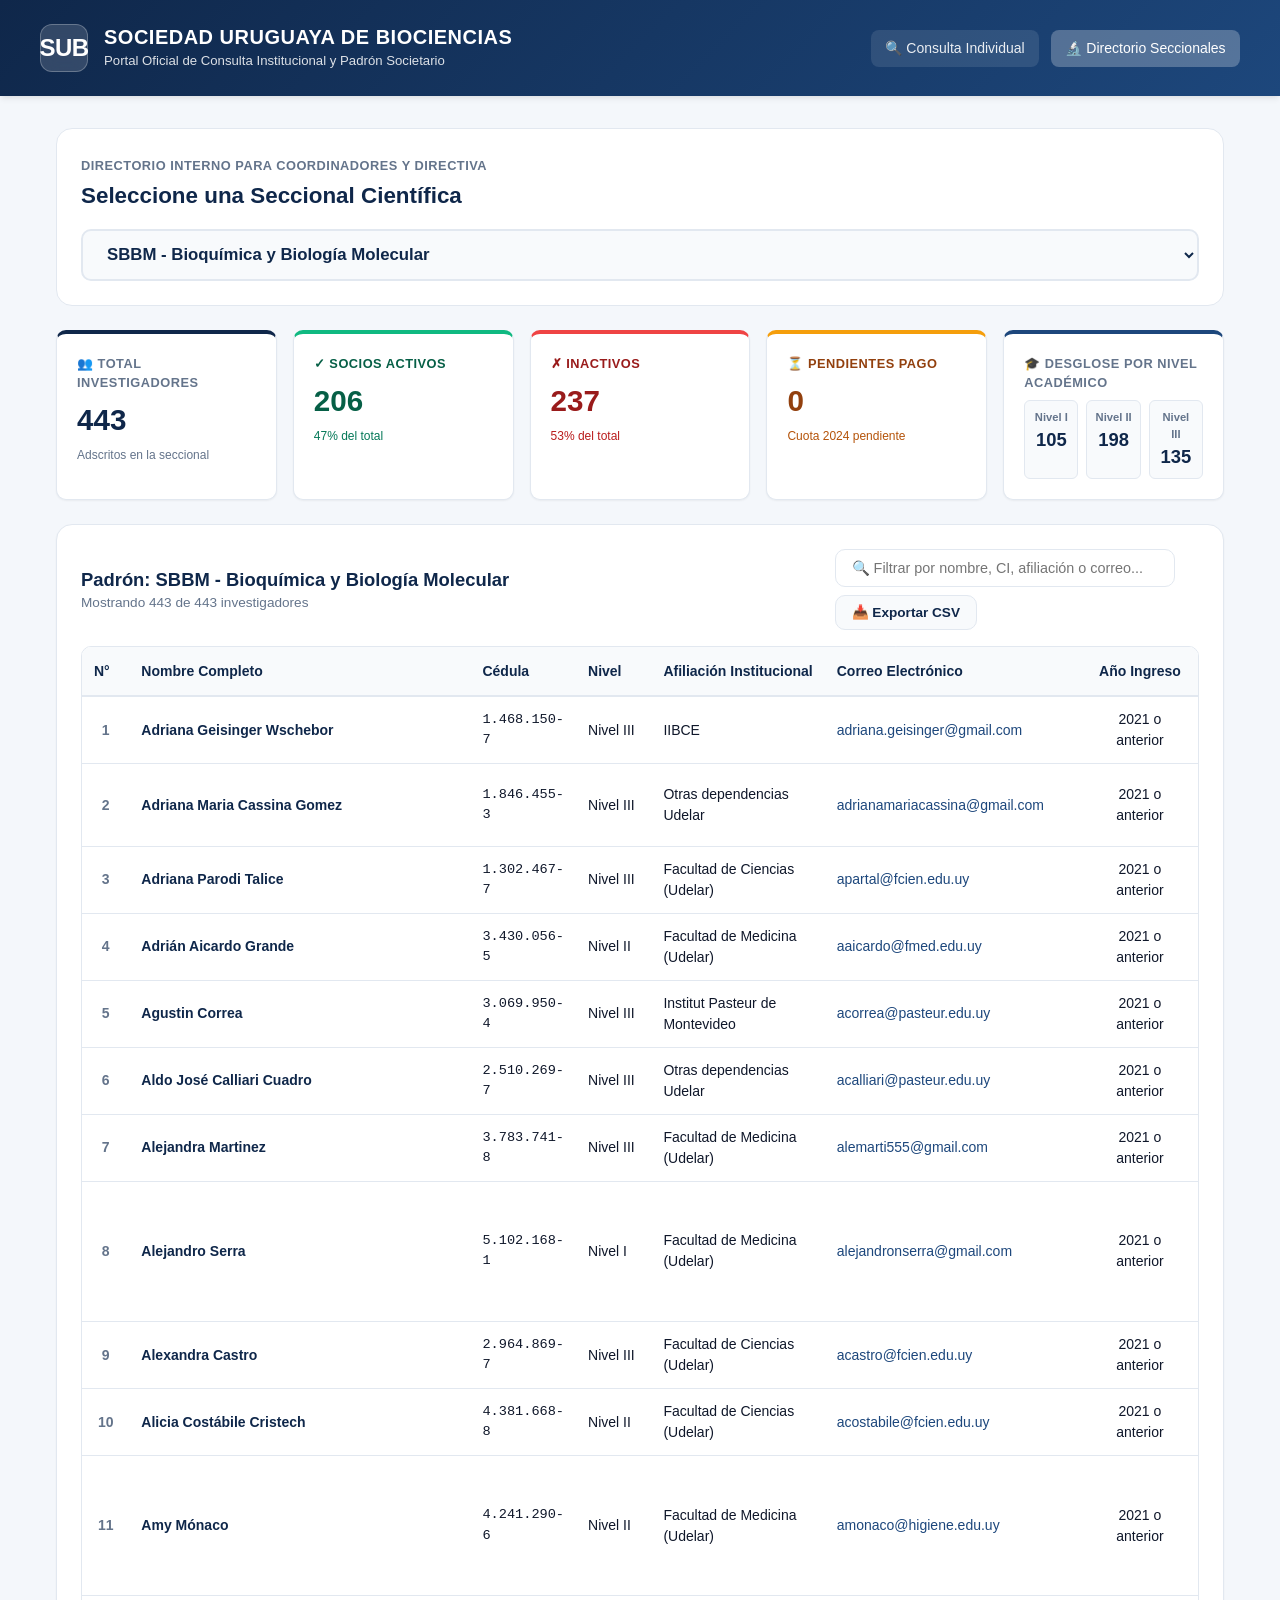
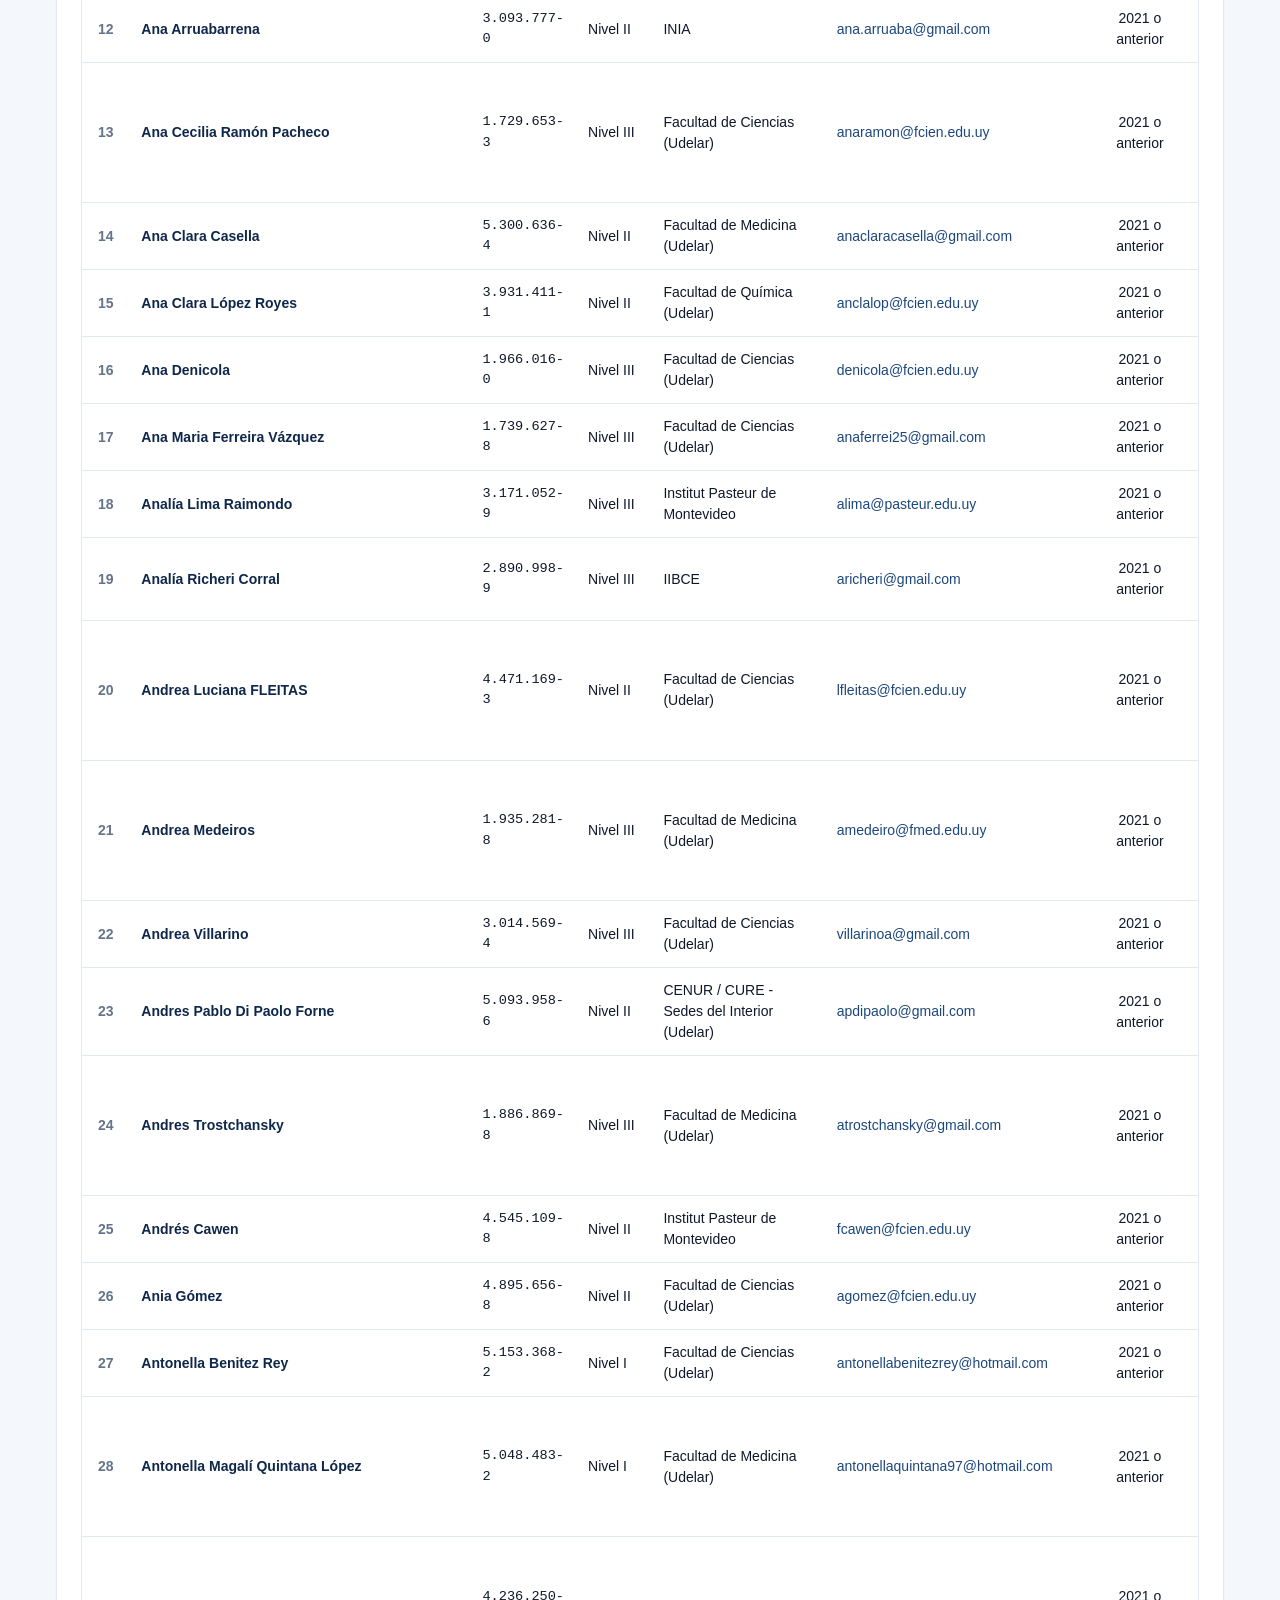
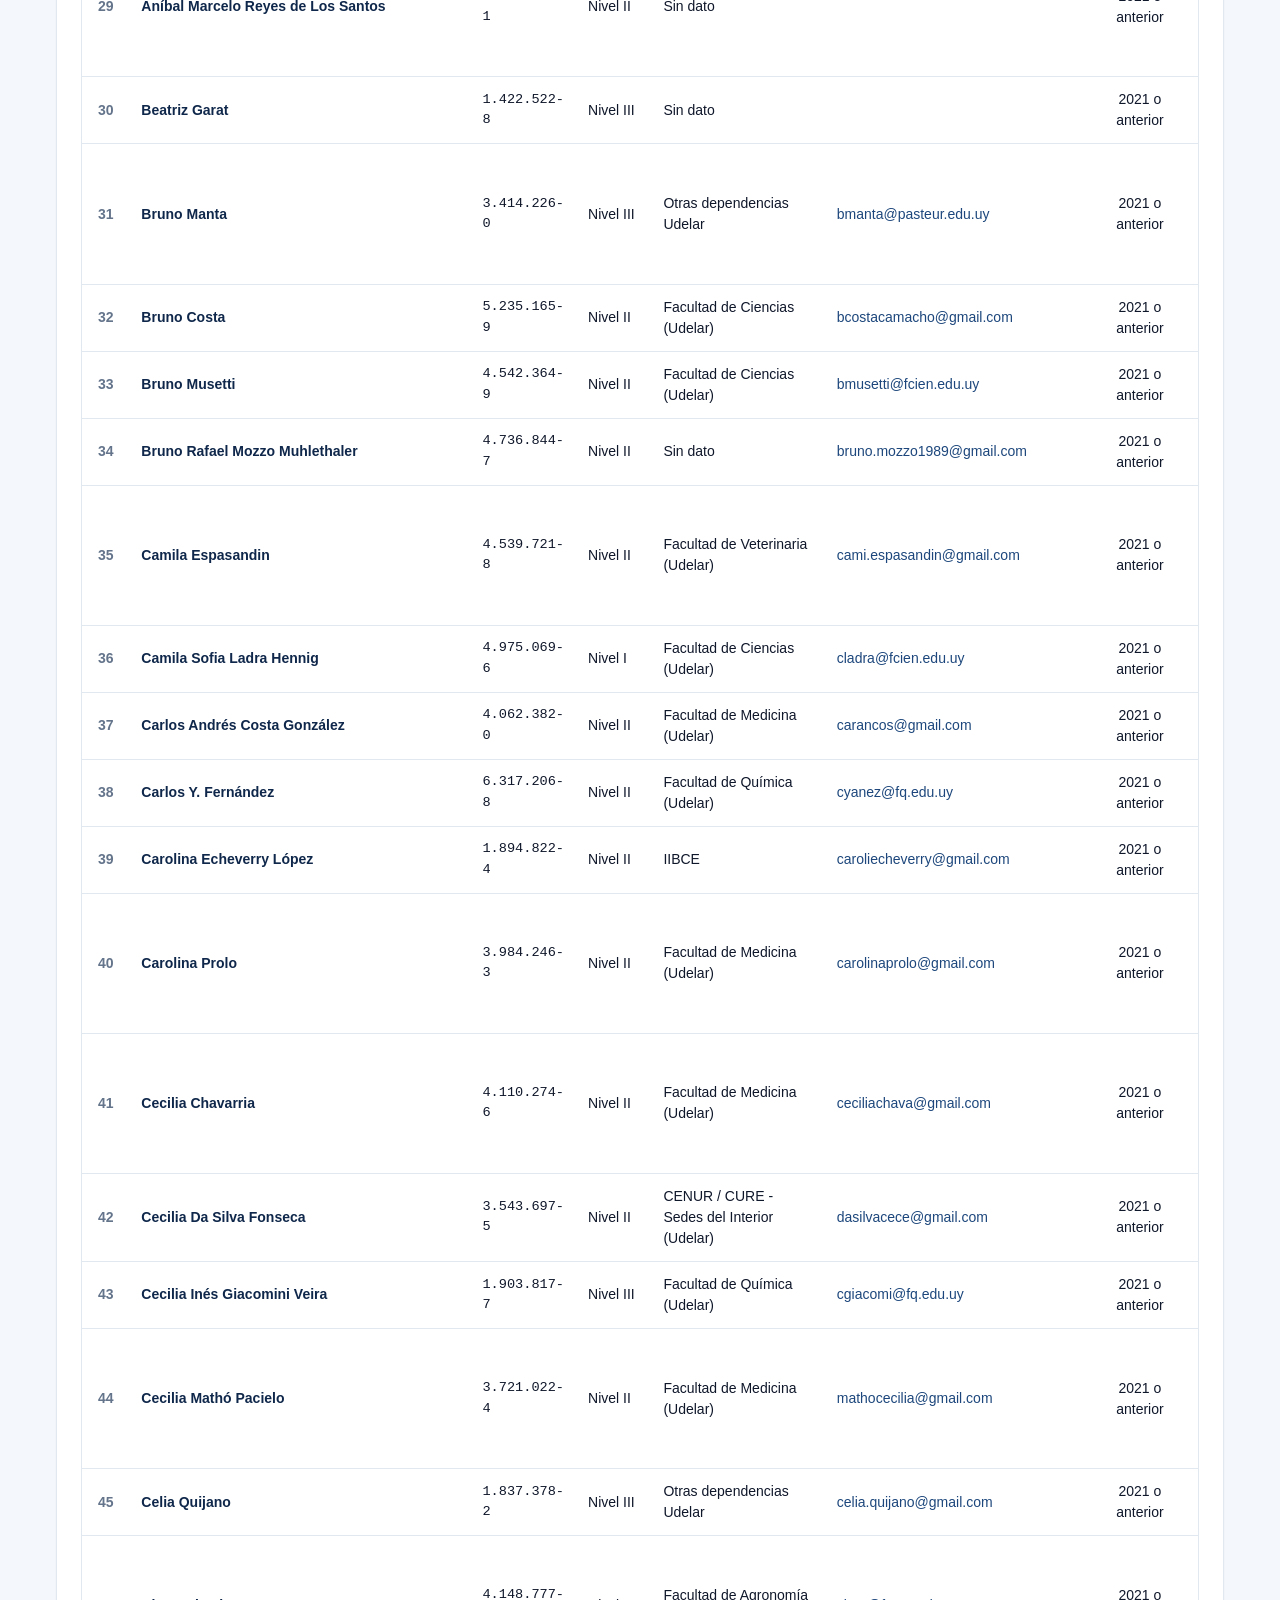
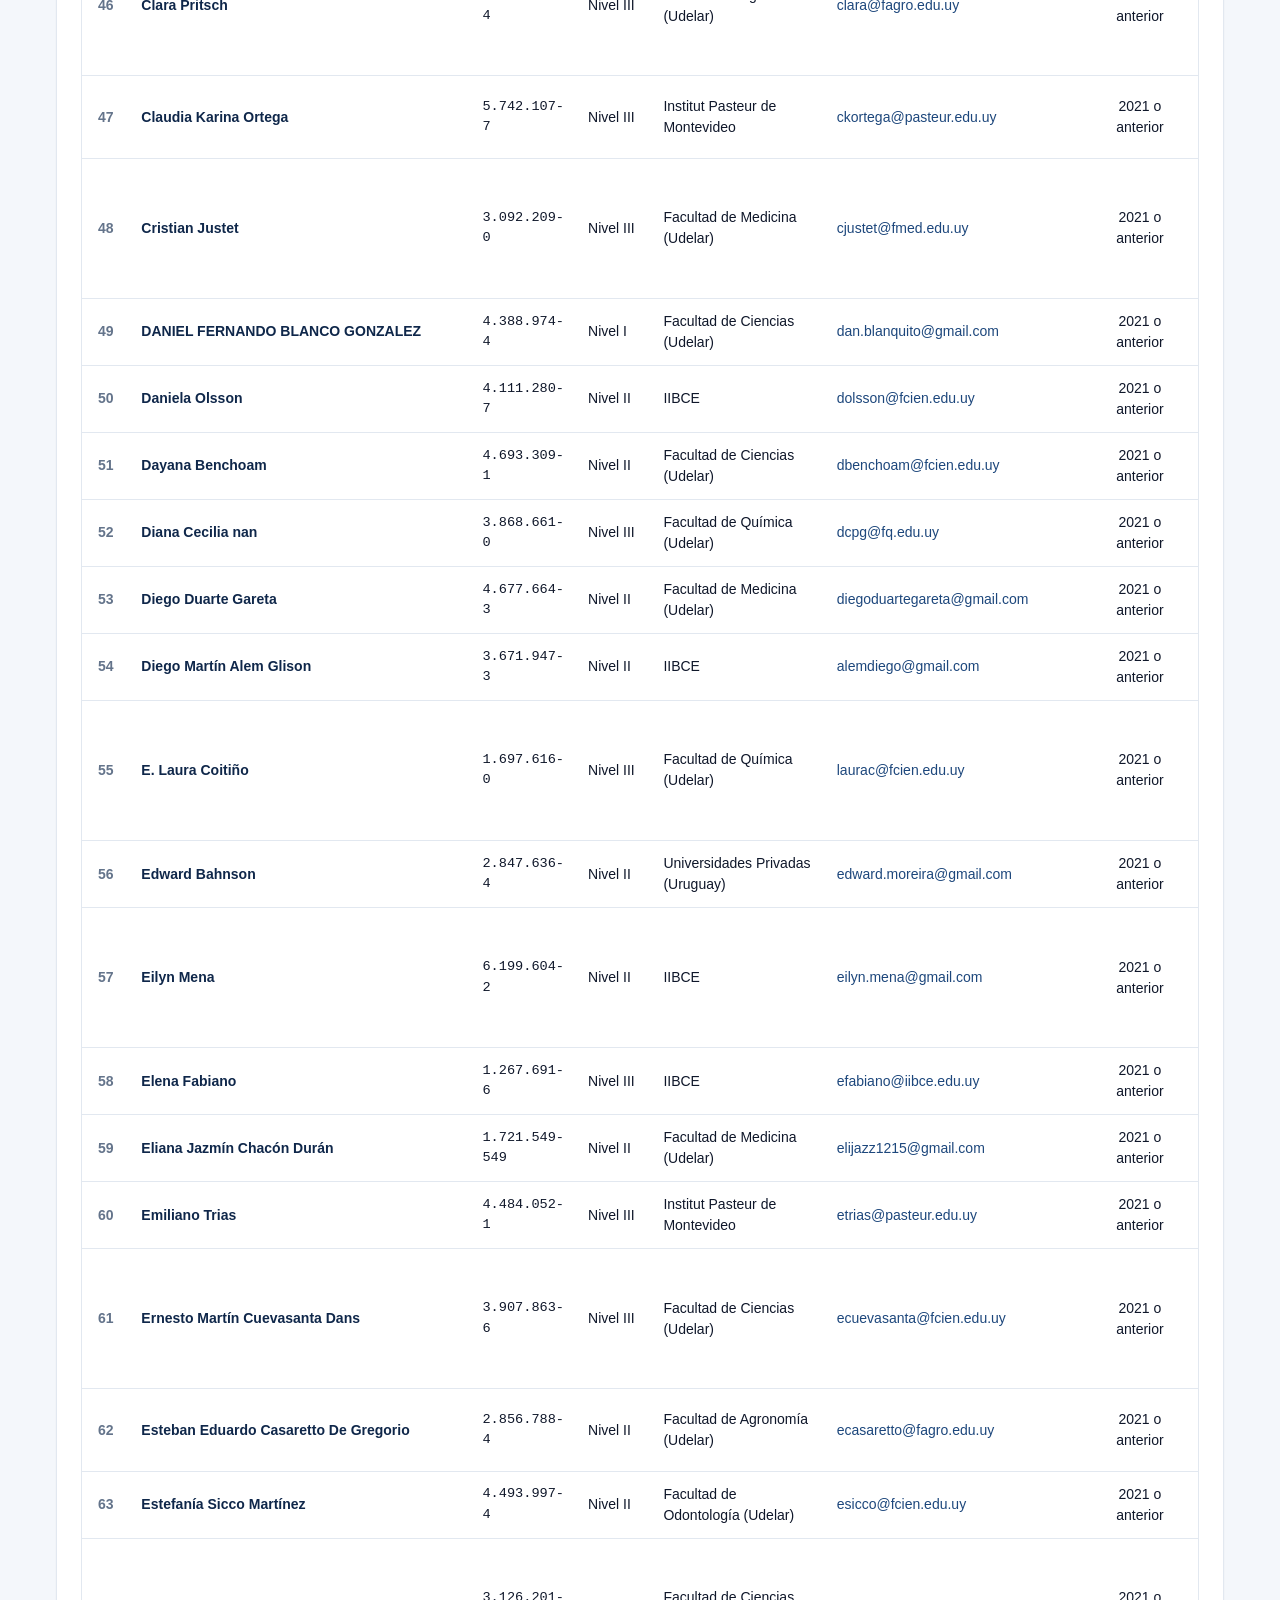
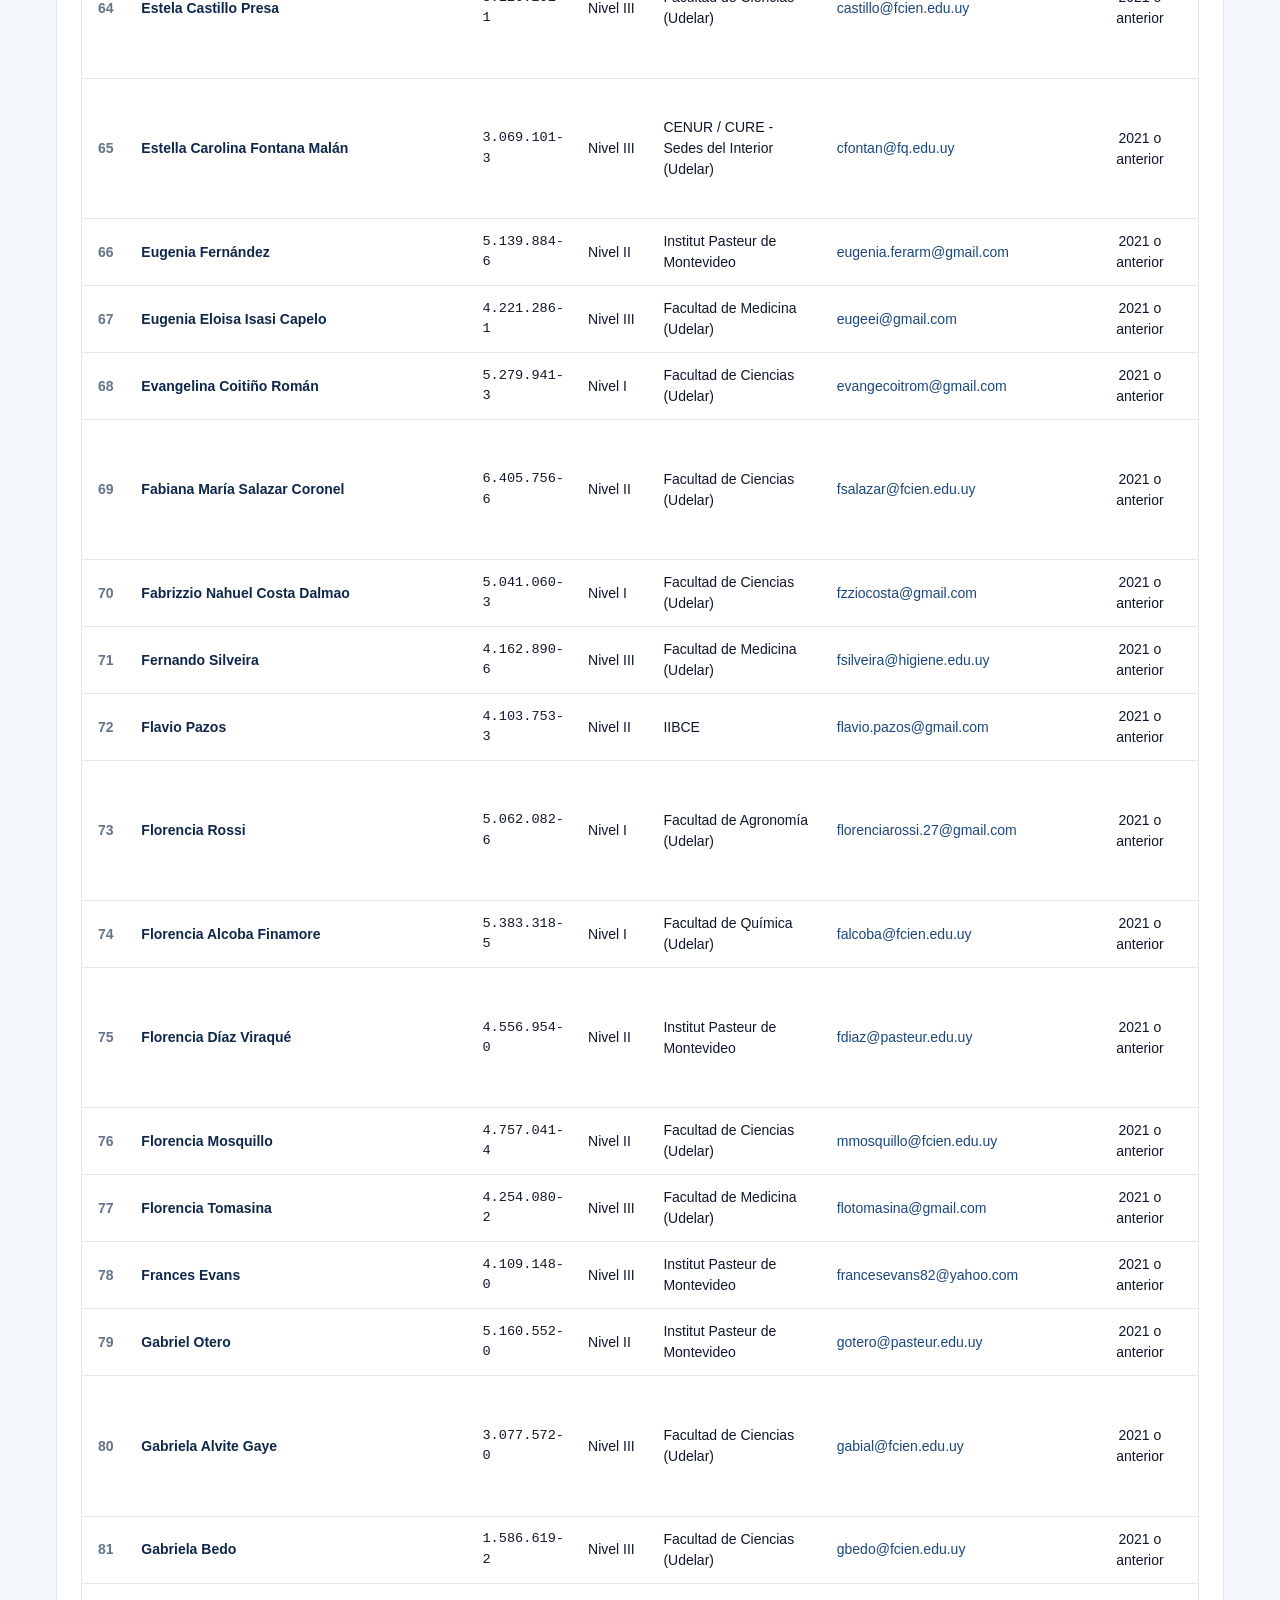
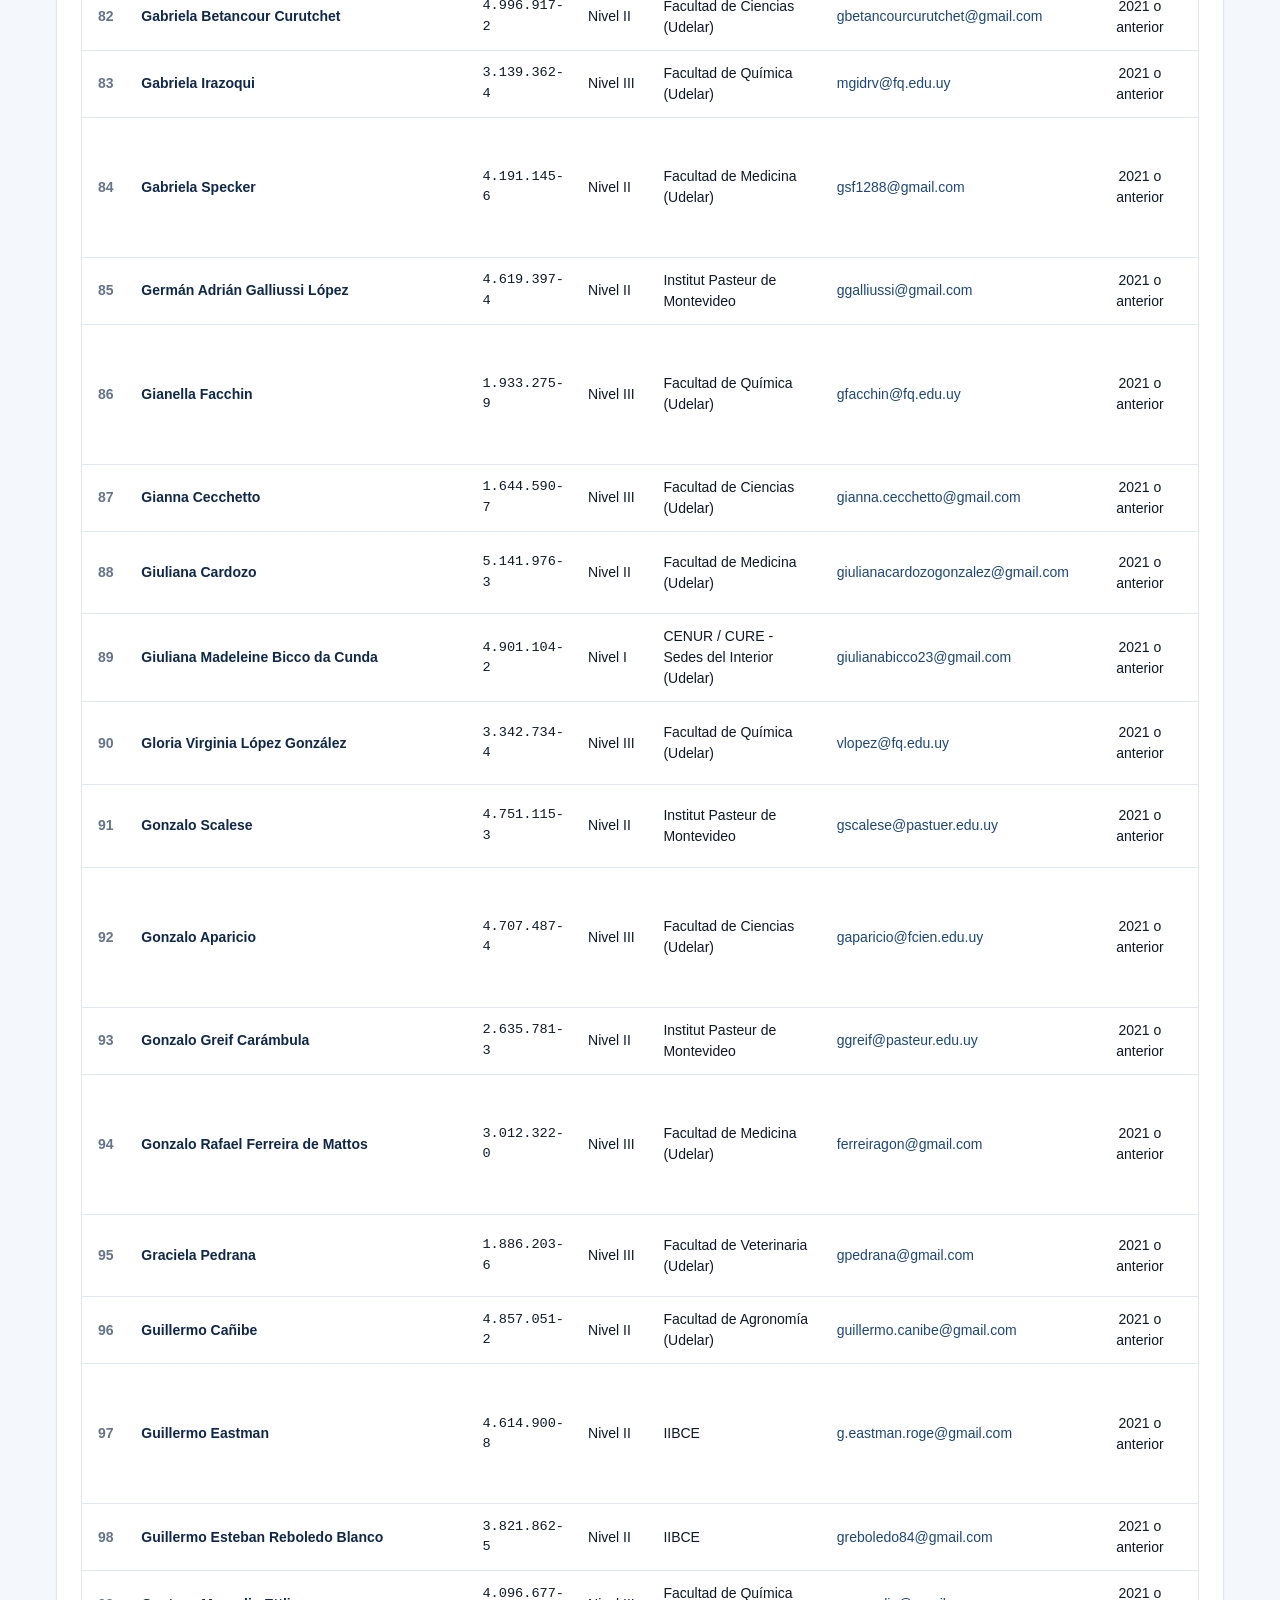
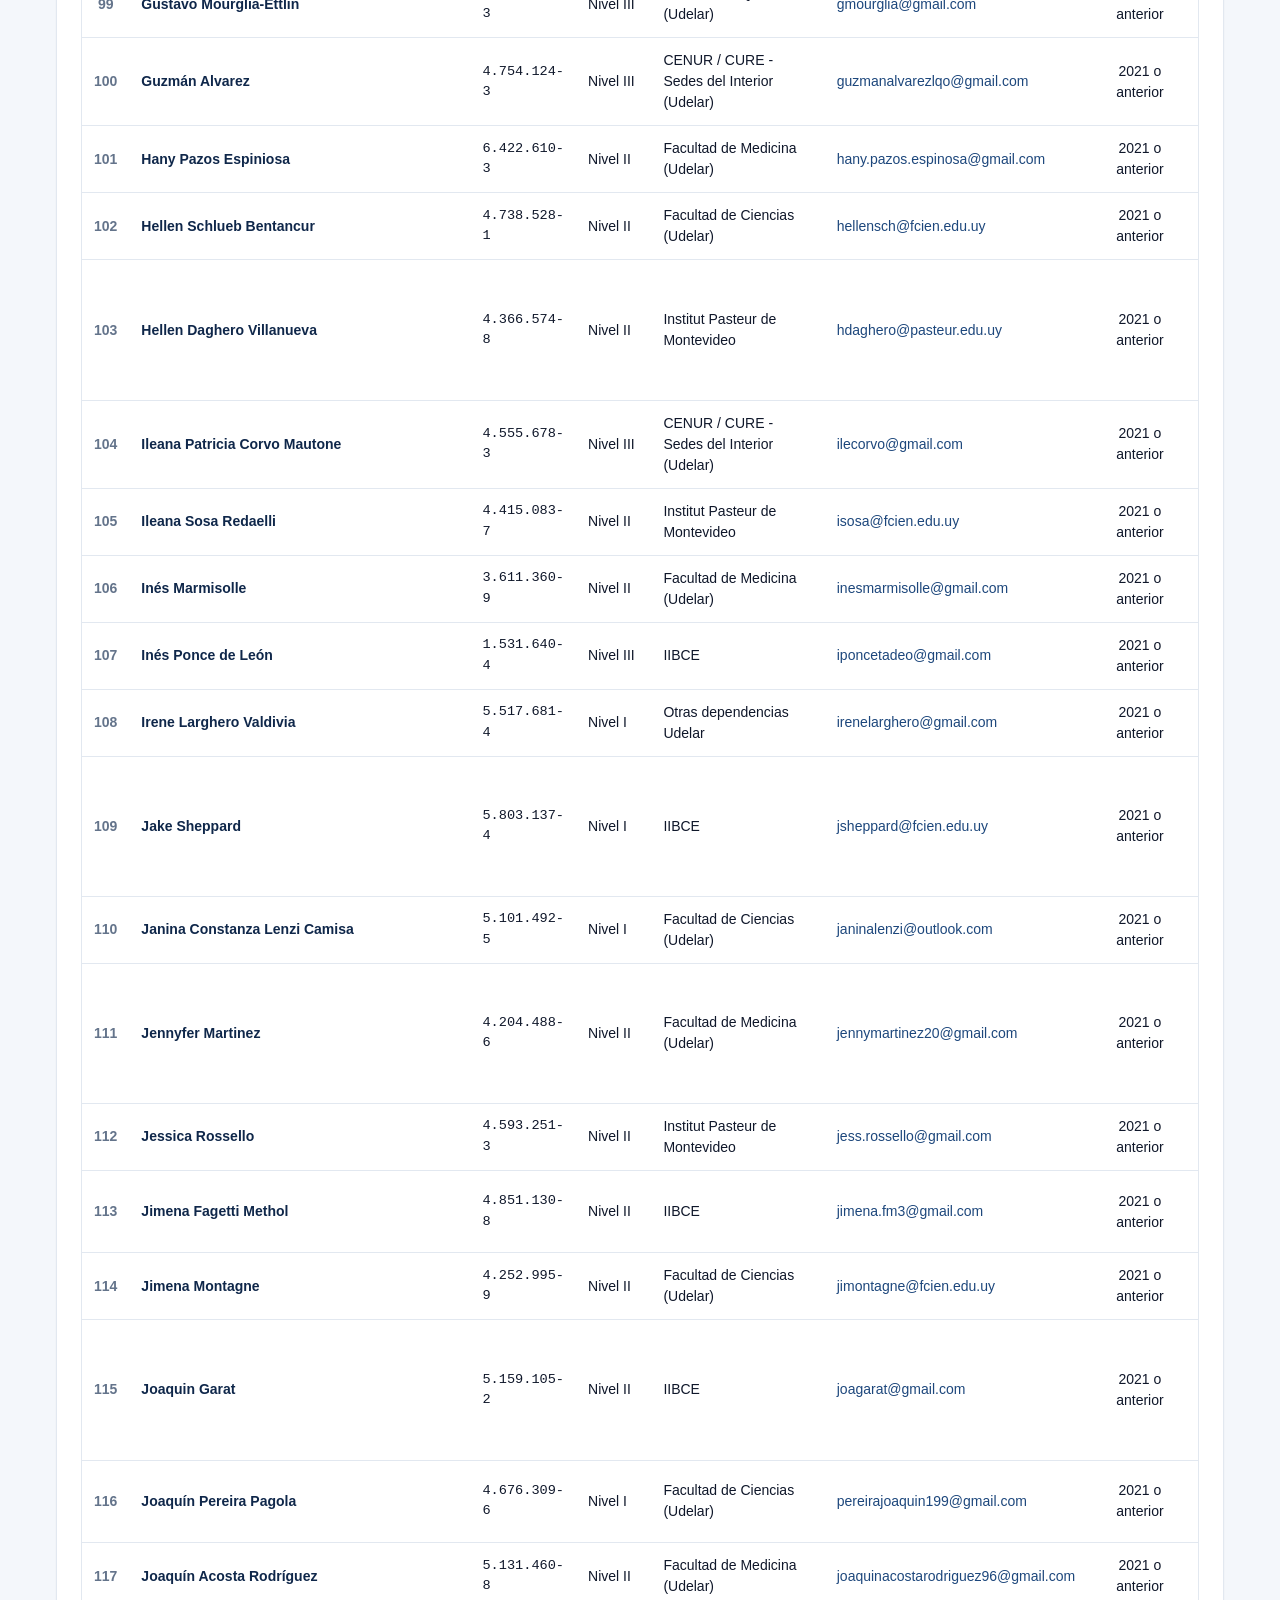
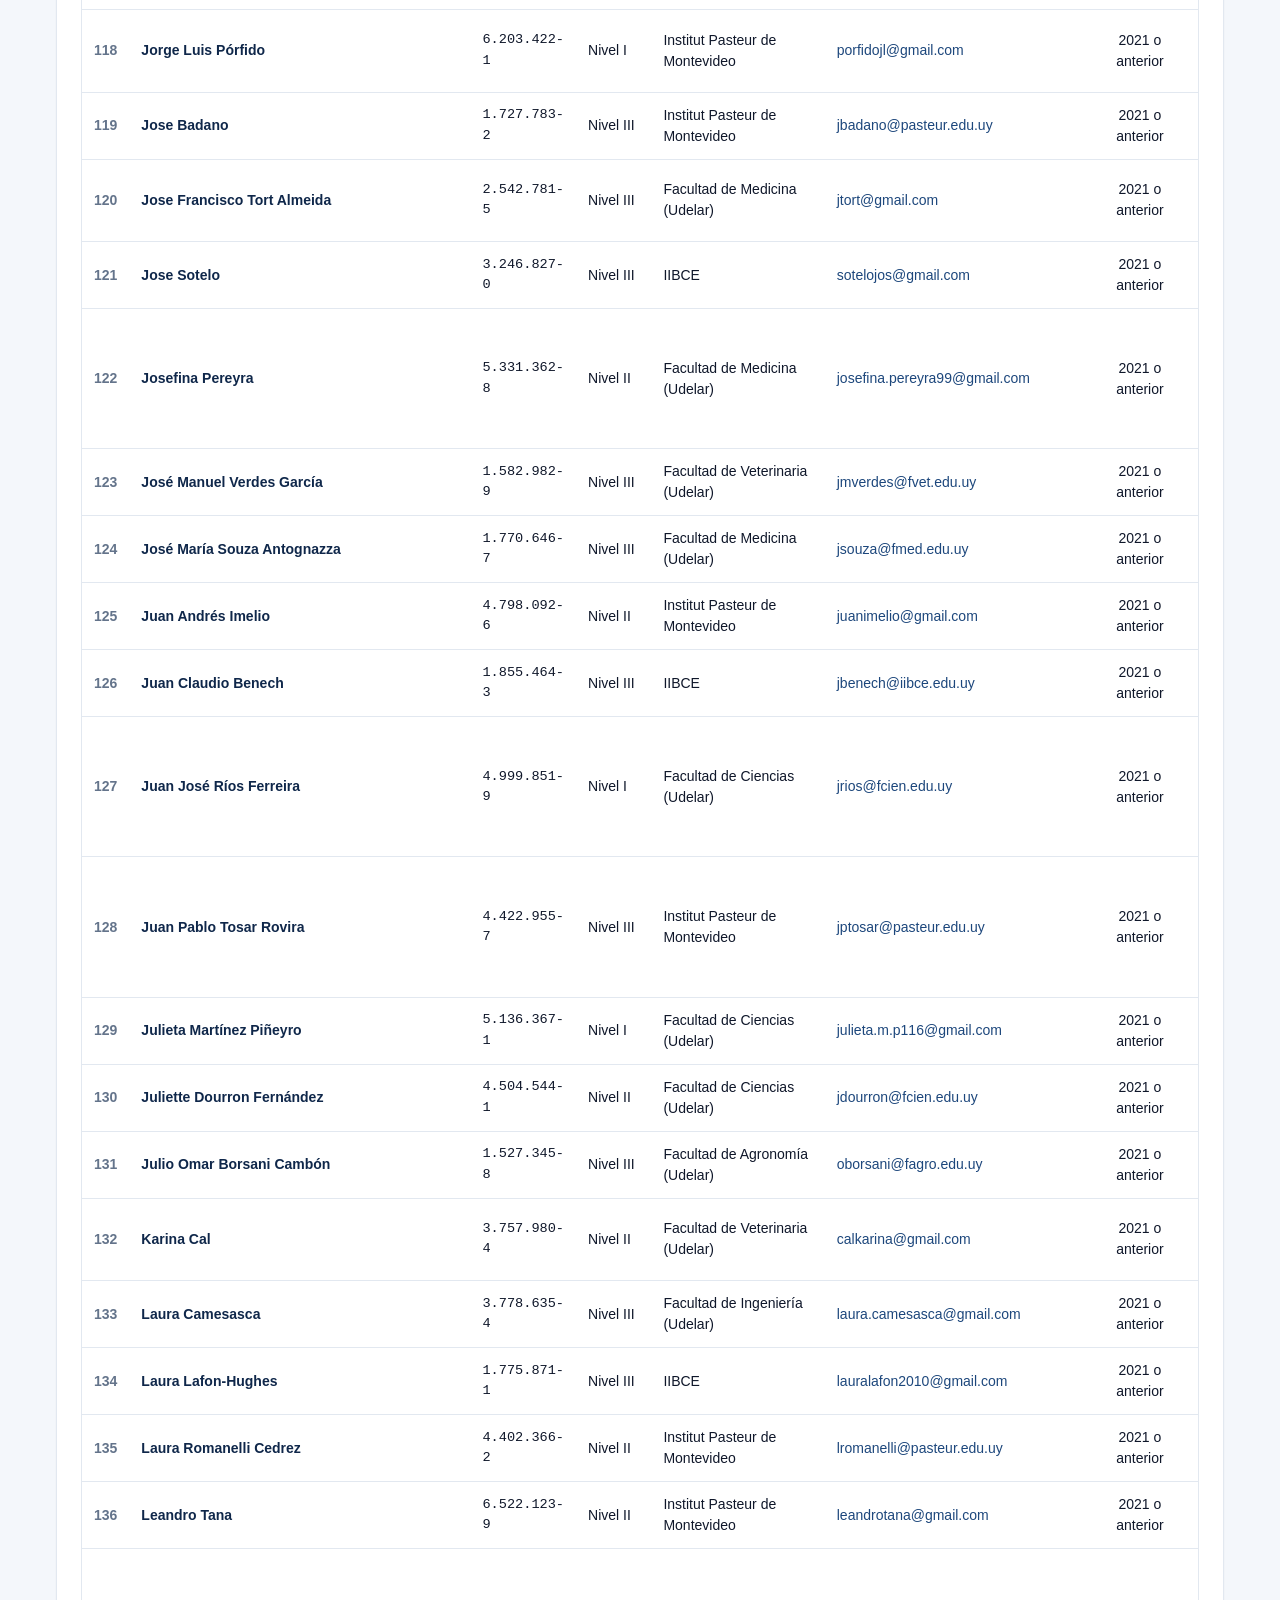
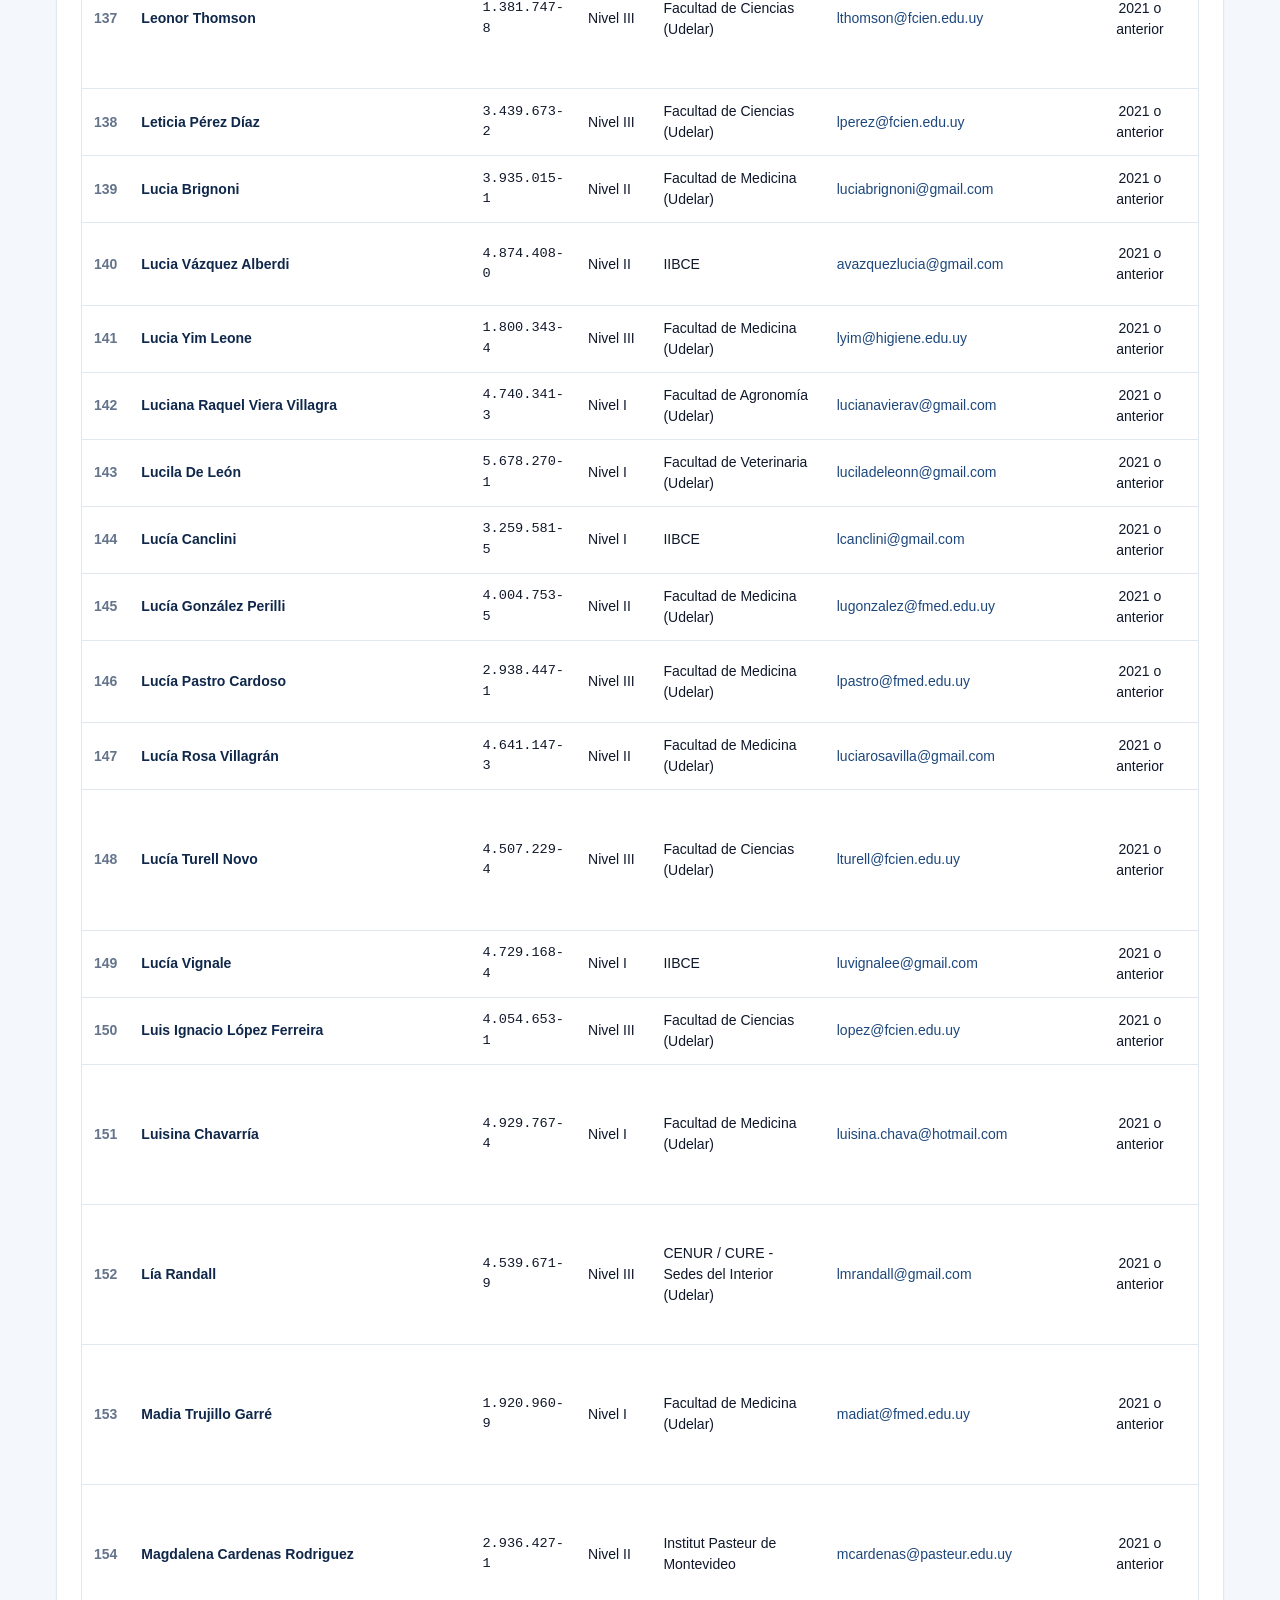
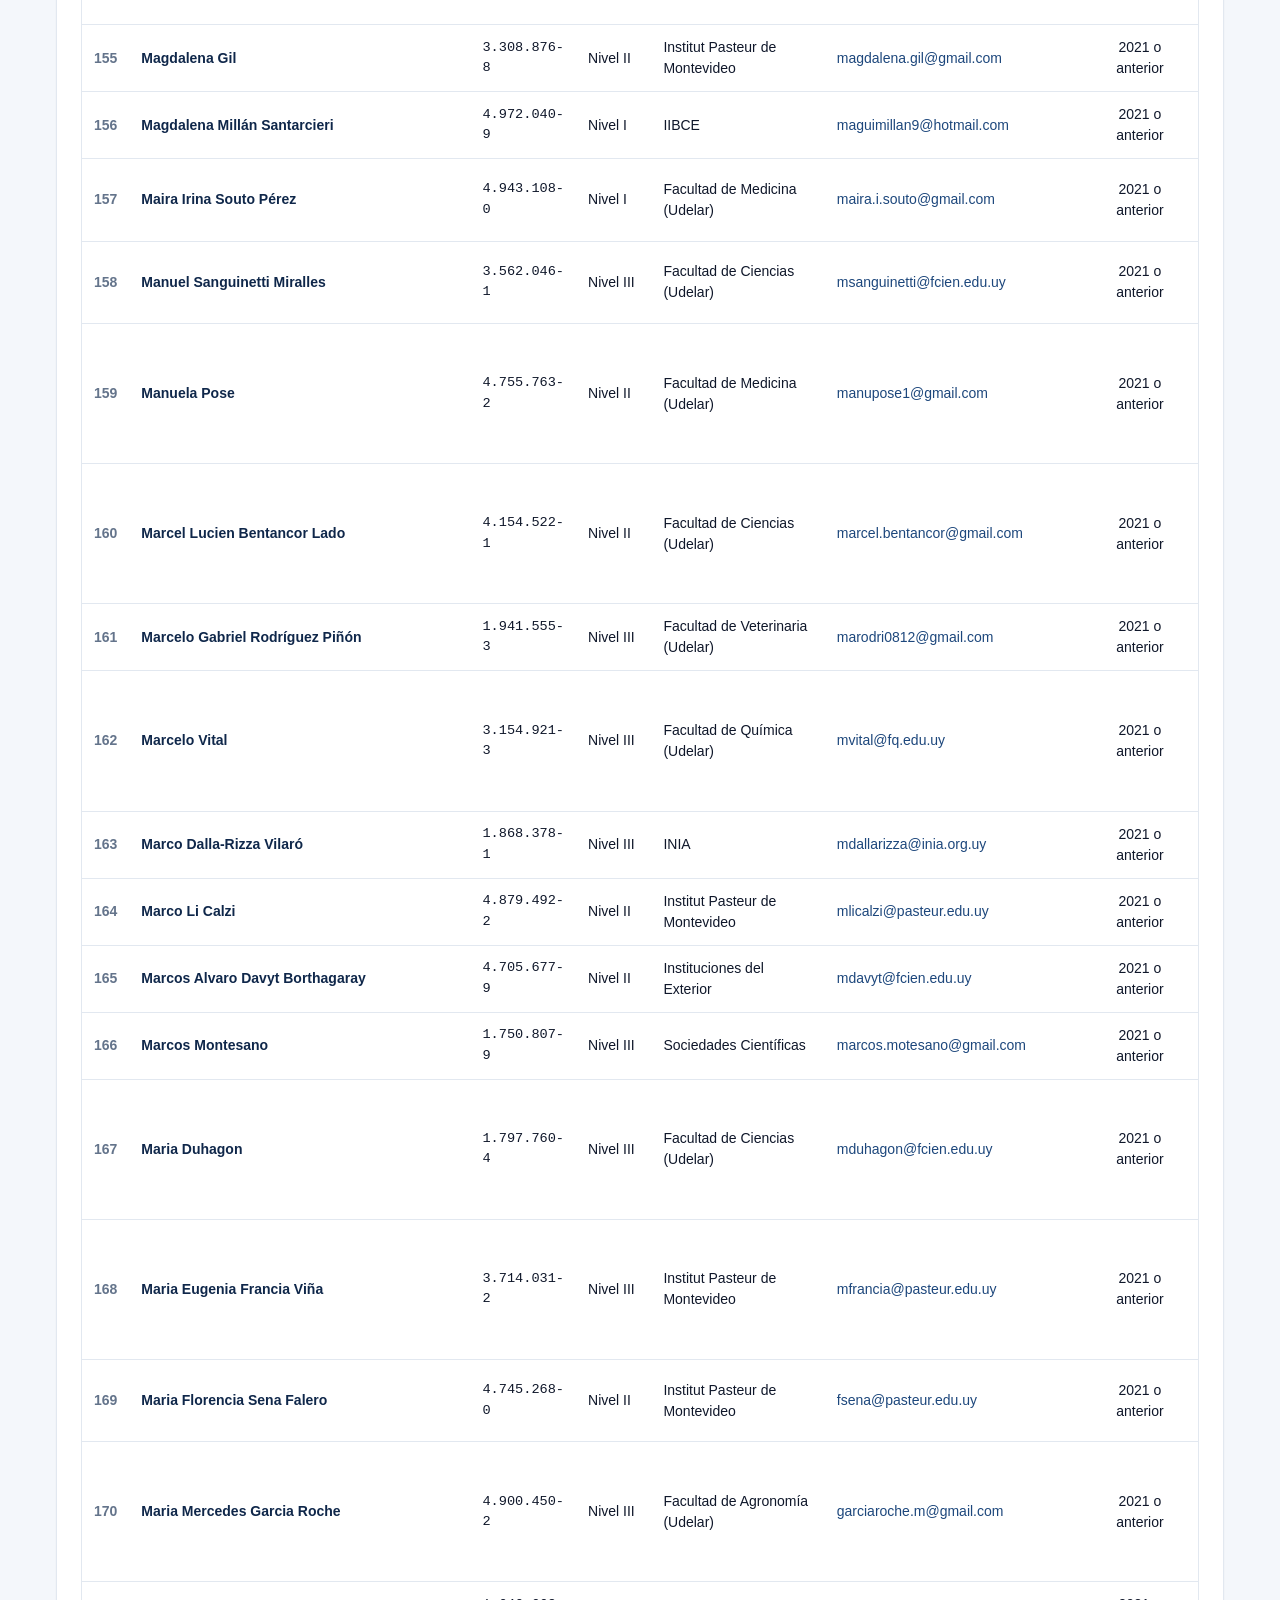
==== seccionales.html @ 2e216378 "Inicializar BuscaSUB: Aplicación web de consulta y padrón de seccionales SUB" ====
<!DOCTYPE html>
<html lang="es">
<head>
  <meta charset="UTF-8">
  <meta name="viewport" content="width=device-width, initial-scale=1.0">
  <title>Directorio de Seccionales Científicas - SUB</title>
  <link rel="stylesheet" href="css/styles.css">
  <style>
    .selector-container {
      background: var(--bg-card);
      border: 1px solid var(--border-color);
      border-radius: var(--radius-lg);
      padding: 1.5rem;
      margin-bottom: 1.5rem;
      display: flex;
      flex-direction: column;
      gap: 1rem;
    }
    .custom-select {
      width: 100%;
      padding: 0.85rem 1.25rem;
      font-size: 1.05rem;
      font-weight: 600;
      color: var(--primary-navy);
      background-color: #F8FAFC;
      border: 2px solid var(--border-color);
      border-radius: var(--radius-md);
      cursor: pointer;
      transition: var(--transition);
    }
    .custom-select:focus {
      outline: none;
      border-color: var(--primary-blue);
      background-color: #FFFFFF;
      box-shadow: 0 0 0 4px rgba(29, 71, 124, 0.15);
    }
    .pref-badge {
      font-size: 0.75rem;
      font-weight: 700;
      padding: 0.2rem 0.55rem;
      border-radius: 6px;
      display: inline-block;
      white-space: nowrap;
    }
    .pref-principal {
      background-color: #E0E7FF;
      color: #3730A3;
      border: 1px solid #C7D2FE;
    }
    .pref-secundaria {
      background-color: #F1F5F9;
      color: #475569;
      border: 1px solid #CBD5E1;
    }
    .pref-terciaria {
      background-color: #FAF5FF;
      color: #6B21A8;
      border: 1px solid #E9D5FF;
    }
    .kpi-row-secondary {
      display: grid;
      grid-template-columns: repeat(3, 1fr);
      gap: 0.5rem;
      margin-top: 0.5rem;
    }
    .kpi-subitem {
      background: #F8FAFC;
      border-radius: 6px;
      padding: 0.5rem;
      text-align: center;
      border: 1px solid var(--border-color);
    }
    .kpi-subitem-label {
      font-size: 0.7rem;
      font-weight: 600;
      color: var(--text-muted);
    }
    .kpi-subitem-val {
      font-size: 1.15rem;
      font-weight: 700;
      color: var(--primary-navy);
    }
    .btn-export {
      background: #F8FAFC;
      border: 1px solid var(--border-color);
      color: var(--primary-navy);
      padding: 0.55rem 1rem;
      border-radius: var(--radius-md);
      font-weight: 600;
      font-size: 0.85rem;
      cursor: pointer;
      display: inline-flex;
      align-items: center;
      gap: 0.4rem;
      transition: var(--transition);
    }
    .btn-export:hover {
      background: #E2E8F0;
    }
  </style>
</head>
<body>

  <!-- Header Institucional -->
  <header class="site-header">
    <div class="header-container">
      <a href="index.html" class="brand-wrapper">
        <div class="sub-logo-badge">SUB</div>
        <div class="brand-text">
          <h1>SOCIEDAD URUGUAYA DE BIOCIENCIAS</h1>
          <p>Portal Oficial de Consulta Institucional y Padrón Societario</p>
        </div>
      </a>
      <nav class="header-nav">
        <a href="index.html" class="nav-link">🔍 Consulta Individual</a>
        <a href="seccionales.html" class="nav-link active">🔬 Directorio Seccionales</a>
      </nav>
    </div>
  </header>

  <!-- Contenido Principal -->
  <main class="main-content">

    <!-- Selector de Seccional -->
    <div class="selector-container">
      <div>
        <span style="font-size: 0.8rem; font-weight: 700; color: var(--text-muted); text-transform: uppercase; letter-spacing: 0.5px;">
          Directorio Interno para Coordinadores y Directiva
        </span>
        <h2 style="color: var(--primary-navy); font-size: 1.4rem; margin-top: 2px;">
          Seleccione una Seccional Científica
        </h2>
      </div>

      <select id="seccionalSelect" class="custom-select" onchange="cambiarSeccional()">
        <option value="SBBM">SBBM - Bioquímica y Biología Molecular</option>
        <option value="SNU">SNU - Neurociencias</option>
        <option value="SUG">SUG - Genética</option>
        <option value="SUMI">SUMI - Microscopía e Imagenología</option>
        <option value="CODEUy">CODEUy - Ecología</option>
        <option value="SBF">SBF - Biofísica</option>
        <option value="LimnoUy">LimnoUy - Limnología</option>
        <option value="SUBI">SUBI - Bioinformática</option>
        <option value="SIB/NIB">SIB/NIB - Ingeniería Biomédica</option>
        <option value="ATGC-U">ATGC-U - Terapia Génica y Celular</option>
      </select>
    </div>

    <!-- Panel de KPIs en Tiempo Real -->
    <section>
      <div class="kpi-grid">

        <!-- Total Investigadores -->
        <div class="kpi-card" style="border-top: 4px solid var(--primary-navy);">
          <span class="kpi-label">👥 Total Investigadores</span>
          <span id="kpiTotal" class="kpi-value">0</span>
          <span style="font-size: 0.75rem; color: var(--text-muted); margin-top: 4px;">Adscritos en la seccional</span>
        </div>

        <!-- Socios Activos -->
        <div class="kpi-card" style="border-top: 4px solid #10B981;">
          <span class="kpi-label" style="color: #065F46;">✓ Socios Activos</span>
          <span id="kpiActivos" class="kpi-value" style="color: #065F46;">0</span>
          <span id="kpiActivosPct" style="font-size: 0.75rem; color: #047857; margin-top: 4px;">0% del total</span>
        </div>

        <!-- Socios Inactivos -->
        <div class="kpi-card" style="border-top: 4px solid #EF4444;">
          <span class="kpi-label" style="color: #991B1B;">✗ Inactivos</span>
          <span id="kpiInactivos" class="kpi-value" style="color: #991B1B;">0</span>
          <span id="kpiInactivosPct" style="font-size: 0.75rem; color: #B91C1C; margin-top: 4px;">0% del total</span>
        </div>

        <!-- Pendientes de Pago -->
        <div class="kpi-card" style="border-top: 4px solid #F59E0B;">
          <span class="kpi-label" style="color: #92400E;">⏳ Pendientes Pago</span>
          <span id="kpiPendientes" class="kpi-value" style="color: #92400E;">0</span>
          <span style="font-size: 0.75rem; color: #B45309; margin-top: 4px;">Cuota 2024 pendiente</span>
        </div>

        <!-- Desglose por Nivel Académico -->
        <div class="kpi-card" style="border-top: 4px solid var(--primary-blue); grid-column: span 1 / -1;">
          <span class="kpi-label">🎓 Desglose por Nivel Académico</span>
          <div class="kpi-row-secondary">
            <div class="kpi-subitem">
              <div class="kpi-subitem-label">Nivel I</div>
              <div id="kpiNivelI" class="kpi-subitem-val">0</div>
            </div>
            <div class="kpi-subitem">
              <div class="kpi-subitem-label">Nivel II</div>
              <div id="kpiNivelII" class="kpi-subitem-val">0</div>
            </div>
            <div class="kpi-subitem">
              <div class="kpi-subitem-label">Nivel III</div>
              <div id="kpiNivelIII" class="kpi-subitem-val">0</div>
            </div>
          </div>
        </div>

      </div>
    </section>

    <!-- Tabla del Padrón de la Seccional -->
    <section class="card" style="padding: 1.5rem;">
      <div class="table-filter-group">
        <div>
          <h3 id="tableTitle" style="color: var(--primary-navy); font-size: 1.15rem; font-weight: 700;">
            Padrón de Investigadores
          </h3>
          <p id="tableCountText" style="font-size: 0.85rem; color: var(--text-muted);">
            Mostrando 0 registros
          </p>
        </div>

        <div style="display: flex; gap: 0.5rem; align-items: center; flex-wrap: wrap;">
          <input 
            type="text" 
            id="tableFilterInput" 
            class="table-search-input" 
            placeholder="🔍 Filtrar por nombre, CI, afiliación o correo..."
            oninput="filtrarTabla()"
          >
          <button class="btn-export" onclick="exportarCSV()">
            📥 Exportar CSV
          </button>
        </div>
      </div>

      <div class="table-responsive">
        <table class="data-table">
          <thead>
            <tr>
              <th style="width: 40px;">N°</th>
              <th>Nombre Completo</th>
              <th>Cédula</th>
              <th>Nivel</th>
              <th>Afiliación Institucional</th>
              <th>Correo Electrónico</th>
              <th>Año Ingreso</th>
              <th>Preferencia</th>
              <th>Estado Actividad</th>
              <th>Movimiento Pago</th>
              <th>Cuota 2026</th>
            </tr>
          </thead>
          <tbody id="padronTableBody">
            <!-- Filas inyectadas por JS -->
          </tbody>
        </table>
      </div>
    </section>

  </main>

  <!-- Footer Institucional -->
  <footer class="site-footer">
    <div style="font-weight: 700; color: #FFFFFF; margin-bottom: 0.25rem;">SOCIEDAD URUGUAYA DE BIOCIENCIAS</div>
    <div>Asociación Civil sin fines de lucro • Fundada en 1953 • Montevideo, Uruguay</div>
    <div class="footer-links">
      <a href="index.html">Consulta Individual de Socios</a>
      <span>•</span>
      <a href="seccionales.html">Directorio de Seccionales Científicas</a>
    </div>
  </footer>

  <!-- Carga del dataset de seccionales -->
  <script src="data/seccionales_data.js"></script>

  <script>
    let currentPadron = [];

    function renderEstadoBadge(estado) {
      const e = String(estado || '').trim();
      if (e === 'Activo') {
        return '<span class="cuota-badge badge-activo">Activo</span>';
      } else if (e === 'Inactivo') {
        return '<span class="cuota-badge badge-inactivo">Inactivo</span>';
      } else if (e.toLowerCase().includes('pendiente')) {
        return '<span class="cuota-badge badge-pendiente">Pendiente Pago</span>';
      }
      return `<span class="cuota-badge badge-gray">${e || '—'}</span>`;
    }

    function renderPrefBadge(pref) {
      if (pref === 'Principal') {
        return '<span class="pref-badge pref-principal">Principal</span>';
      } else if (pref === 'Secundaria') {
        return '<span class="pref-badge pref-secundaria">Secundaria</span>';
      } else if (pref === 'Terciaria') {
        return '<span class="pref-badge pref-terciaria">Terciaria</span>';
      }
      return `<span class="pref-badge">${pref || '—'}</span>`;
    }

    function cambiarSeccional() {
      const code = document.getElementById('seccionalSelect').value;
      if (typeof SECCIONALES_DATA === 'undefined' || !SECCIONALES_DATA[code]) {
        console.error('No se encontraron datos para la seccional:', code);
        return;
      }

      const secData = SECCIONALES_DATA[code];
      currentPadron = secData.padron || [];

      // Actualizar Título
      document.getElementById('tableTitle').innerText = `Padrón: ${secData.nombre}`;

      // Calcular KPIs
      const total = currentPadron.length;
      let activos = 0;
      let inactivos = 0;
      let pendientes = 0;
      let n1 = 0, n2 = 0, n3 = 0;

      currentPadron.forEach(item => {
        const est = String(item.estado || '').trim();
        if (est === 'Activo') activos++;
        else if (est === 'Inactivo') inactivos++;
        else if (est.toLowerCase().includes('pendiente')) pendientes++;

        const niv = String(item.nivel || '').trim();
        if (niv === 'Nivel I') n1++;
        else if (niv === 'Nivel II') n2++;
        else if (niv === 'Nivel III') n3++;
      });

      document.getElementById('kpiTotal').innerText = total;
      document.getElementById('kpiActivos').innerText = activos;
      document.getElementById('kpiActivosPct').innerText = total > 0 ? `${Math.round((activos / total) * 100)}% del total` : '0%';
      document.getElementById('kpiInactivos').innerText = inactivos;
      document.getElementById('kpiInactivosPct').innerText = total > 0 ? `${Math.round((inactivos / total) * 100)}% del total` : '0%';
      document.getElementById('kpiPendientes').innerText = pendientes;

      document.getElementById('kpiNivelI').innerText = n1;
      document.getElementById('kpiNivelII').innerText = n2;
      document.getElementById('kpiNivelIII').innerText = n3;

      // Limpiar filtro y renderizar tabla
      document.getElementById('tableFilterInput').value = '';
      renderTabla(currentPadron);
    }

    function renderTabla(lista) {
      const tbody = document.getElementById('padronTableBody');
      const countText = document.getElementById('tableCountText');
      countText.innerText = `Mostrando ${lista.length} de ${currentPadron.length} investigadores`;

      if (lista.length === 0) {
        tbody.innerHTML = `
          <tr>
            <td colspan="11" style="text-align: center; padding: 2rem; color: var(--text-muted);">
              No se encontraron investigadores que coincidan con la búsqueda.
            </td>
          </tr>
        `;
        return;
      }

      let html = '';
      lista.forEach((item, index) => {
        html += `
          <tr>
            <td style="font-weight: 700; color: var(--text-muted); text-align: center;">${index + 1}</td>
            <td style="font-weight: 600; color: var(--primary-navy); white-space: nowrap;">${item.nombre}</td>
            <td style="font-family: monospace; font-size: 0.85rem;">${item.ci}</td>
            <td style="white-space: nowrap;">${item.nivel}</td>
            <td>${item.afiliacion}</td>
            <td><a href="mailto:${item.correo}" style="color: var(--primary-blue); text-decoration: none;">${item.correo}</a></td>
            <td style="text-align: center;">${item.ingreso}</td>
            <td>${renderPrefBadge(item.preferencia)}</td>
            <td>${renderEstadoBadge(item.estado)}</td>
            <td style="font-size: 0.8rem; color: #475569;">${item.movimiento || 'Sin movimientos'}</td>
            <td style="font-size: 0.8rem; font-weight: 600;">${item.cuota2026}</td>
          </tr>
        `;
      });
      tbody.innerHTML = html;
    }

    function filtrarTabla() {
      const q = document.getElementById('tableFilterInput').value.toLowerCase().trim();
      if (!q) {
        renderTabla(currentPadron);
        return;
      }

      const filtrados = currentPadron.filter(item => {
        return (item.nombre && item.nombre.toLowerCase().includes(q)) ||
               (item.ci && item.ci.toLowerCase().includes(q)) ||
               (item.ci_raw && item.ci_raw.includes(q)) ||
               (item.afiliacion && item.afiliacion.toLowerCase().includes(q)) ||
               (item.correo && item.correo.toLowerCase().includes(q)) ||
               (item.nivel && item.nivel.toLowerCase().includes(q)) ||
               (item.preferencia && item.preferencia.toLowerCase().includes(q));
      });

      renderTabla(filtrados);
    }

    function exportarCSV() {
      const code = document.getElementById('seccionalSelect').value;
      if (!currentPadron || currentPadron.length === 0) {
        alert('No hay datos para exportar.');
        return;
      }

      const headers = ['N', 'Nombre Completo', 'Cedula', 'Nivel', 'Afiliacion', 'Correo', 'Año Ingreso', 'Preferencia', 'Estado Actividad', 'Movimiento Pago', 'Cuota 2026'];
      const rows = currentPadron.map((item, idx) => [
        idx + 1,
        `"${(item.nombre || '').replace(/"/g, '""')}"`,
        `"${item.ci}"`,
        `"${item.nivel}"`,
        `"${(item.afiliacion || '').replace(/"/g, '""')}"`,
        `"${item.correo}"`,
        `"${item.ingreso}"`,
        `"${item.preferencia}"`,
        `"${item.estado}"`,
        `"${(item.movimiento || '').replace(/"/g, '""')}"`,
        `"${(item.cuota2026 || '').replace(/"/g, '""')}"`
      ]);

      const csvContent = '\uFEFF' + [headers.join(';'), ...rows.map(r => r.join(';'))].join('\n');
      const blob = new Blob([csvContent], { type: 'text/csv;charset=utf-8;' });
      const url = URL.createObjectURL(blob);
      const link = document.createElement('a');
      link.setAttribute('href', url);
      link.setAttribute('download', `Padron_SUB_${code}.csv`);
      document.body.appendChild(link);
      link.click();
      document.body.removeChild(link);
    }

    // Inicializar al cargar
    window.addEventListener('DOMContentLoaded', () => {
      cambiarSeccional();
    });
  </script>

</body>
</html>
---- css/styles.css ----
/* ==========================================================================
   SOCIEDAD URUGUAYA DE BIOCIENCIAS (SUB) - PALETA Y ESTILOS INSTITUCIONALES
   Paleta: Azul Marino #0F274A | Azul Medio #1D477C | Fondos Suaves y Tarjetas
   ========================================================================== */

:root {
  --primary-navy: #0F274A;
  --primary-blue: #1D477C;
  --accent-blue: #2A69AC;
  --accent-light: #EBF3FC;
  --bg-main: #F4F7FB;
  --bg-card: #FFFFFF;
  --bg-input: #FFFFFF;
  --border-color: #E2E8F0;
  --border-focus: #1D477C;
  --text-main: #0F172A;
  --text-muted: #64748B;
  --text-light: #94A3B8;

  /* Estados */
  --badge-green-bg: #DCFCE7;
  --badge-green-text: #166534;
  --badge-green-border: #86EFAC;

  --badge-amber-bg: #FEF3C7;
  --badge-amber-text: #92400E;
  --badge-amber-border: #FCD34D;

  --badge-red-bg: #FEE2E2;
  --badge-red-text: #991B1B;
  --badge-red-border: #FCA5A5;

  --badge-gray-bg: #F1F5F9;
  --badge-gray-text: #475569;
  --badge-gray-border: #CBD5E1;

  --shadow-sm: 0 1px 2px 0 rgb(0 0 0 / 0.05);
  --shadow-md: 0 4px 6px -1px rgb(0 0 0 / 0.07), 0 2px 4px -2px rgb(0 0 0 / 0.05);
  --shadow-lg: 0 10px 15px -3px rgb(0 0 0 / 0.08), 0 4px 6px -4px rgb(0 0 0 / 0.04);
  --radius-md: 10px;
  --radius-lg: 16px;
  --transition: all 0.2s cubic-bezier(0.4, 0, 0.2, 1);
}

* {
  box-sizing: border-box;
  margin: 0;
  padding: 0;
  font-family: -apple-system, BlinkMacSystemFont, "Segoe UI", Roboto, "Helvetica Neue", Arial, sans-serif;
}

body {
  background-color: var(--bg-main);
  color: var(--text-main);
  min-height: 100vh;
  display: flex;
  flex-direction: column;
  line-height: 1.5;
}

/* Header Institucional */
.site-header {
  background: linear-gradient(135deg, var(--primary-navy) 0%, var(--primary-blue) 100%);
  color: #FFFFFF;
  padding: 1.5rem 1rem;
  box-shadow: var(--shadow-md);
  position: relative;
  z-index: 10;
}

.header-container {
  max-width: 1200px;
  margin: 0 auto;
  display: flex;
  align-items: center;
  justify-content: space-between;
  flex-wrap: wrap;
  gap: 1rem;
}

.brand-wrapper {
  display: flex;
  align-items: center;
  gap: 1rem;
  text-decoration: none;
  color: inherit;
}

.sub-logo-badge {
  background: rgba(255, 255, 255, 0.15);
  backdrop-filter: blur(8px);
  border: 1px solid rgba(255, 255, 255, 0.25);
  width: 48px;
  height: 48px;
  border-radius: 12px;
  display: flex;
  align-items: center;
  justify-content: center;
  font-size: 1.5rem;
  font-weight: 800;
  color: #FFFFFF;
  letter-spacing: -0.5px;
}

.brand-text h1 {
  font-size: 1.25rem;
  font-weight: 700;
  letter-spacing: 0.5px;
  line-height: 1.2;
}

.brand-text p {
  font-size: 0.825rem;
  opacity: 0.85;
  margin-top: 2px;
}

.header-nav {
  display: flex;
  gap: 0.75rem;
}

.nav-link {
  color: rgba(255, 255, 255, 0.9);
  text-decoration: none;
  font-size: 0.875rem;
  font-weight: 500;
  padding: 0.5rem 0.9rem;
  border-radius: 8px;
  background: rgba(255, 255, 255, 0.1);
  transition: var(--transition);
  display: inline-flex;
  align-items: center;
  gap: 0.4rem;
}

.nav-link:hover, .nav-link.active {
  background: rgba(255, 255, 255, 0.25);
  color: #FFFFFF;
}

/* Layout Principal */
.main-content {
  flex: 1;
  max-width: 1200px;
  width: 100%;
  margin: 0 auto;
  padding: 2rem 1rem;
}

/* Tarjetas Ejecutivas */
.card {
  background: var(--bg-card);
  border: 1px solid var(--border-color);
  border-radius: var(--radius-lg);
  box-shadow: var(--shadow-sm);
  padding: 1.75rem;
  margin-bottom: 1.5rem;
  transition: var(--transition);
}

.card:hover {
  box-shadow: var(--shadow-md);
}

.card-title {
  font-size: 1.15rem;
  font-weight: 700;
  color: var(--primary-navy);
  margin-bottom: 1rem;
  display: flex;
  align-items: center;
  gap: 0.5rem;
  border-bottom: 1px solid var(--border-color);
  padding-bottom: 0.75rem;
}

/* Buscador por Cédula */
.search-box-card {
  max-width: 680px;
  margin: 0 auto 2rem;
  text-align: center;
}

.search-description {
  color: var(--text-muted);
  font-size: 0.95rem;
  margin-bottom: 1.5rem;
}

.search-input-group {
  display: flex;
  gap: 0.75rem;
  margin-bottom: 0.75rem;
}

.ci-input {
  flex: 1;
  padding: 0.85rem 1.25rem;
  font-size: 1.15rem;
  font-weight: 600;
  letter-spacing: 1px;
  border: 2px solid var(--border-color);
  border-radius: var(--radius-md);
  background: var(--bg-input);
  color: var(--primary-navy);
  transition: var(--transition);
  text-align: center;
}

.ci-input:focus {
  outline: none;
  border-color: var(--primary-blue);
  box-shadow: 0 0 0 4px rgba(29, 71, 124, 0.15);
}

.btn-search {
  background: var(--primary-blue);
  color: #FFFFFF;
  border: none;
  padding: 0.85rem 1.75rem;
  font-size: 1rem;
  font-weight: 600;
  border-radius: var(--radius-md);
  cursor: pointer;
  transition: var(--transition);
  display: inline-flex;
  align-items: center;
  gap: 0.5rem;
}

.btn-search:hover {
  background: var(--primary-navy);
}

.search-hints {
  font-size: 0.825rem;
  color: var(--text-muted);
  display: flex;
  justify-content: center;
  align-items: center;
  gap: 0.75rem;
  flex-wrap: wrap;
}

/* Banner de Privacidad Estricta */
.privacy-notice {
  background: var(--accent-light);
  border: 1px solid #BFDBFE;
  border-radius: var(--radius-md);
  padding: 0.75rem 1rem;
  font-size: 0.85rem;
  color: var(--primary-blue);
  display: flex;
  align-items: center;
  gap: 0.6rem;
  margin-top: 1rem;
  text-align: left;
}

/* Resultados de Consulta Individual */
.result-container {
  display: none;
  animation: fadeIn 0.3s ease-in-out;
}

@keyframes fadeIn {
  from { opacity: 0; transform: translateY(8px); }
  to { opacity: 1; transform: translateY(0); }
}

.status-hero {
  border-left: 6px solid var(--primary-blue);
  display: flex;
  justify-content: space-between;
  align-items: center;
  flex-wrap: wrap;
  gap: 1.25rem;
}

.status-badge-lg {
  font-size: 1.15rem;
  font-weight: 700;
  padding: 0.6rem 1.25rem;
  border-radius: 9999px;
  display: inline-flex;
  align-items: center;
  gap: 0.5rem;
  border: 1px solid transparent;
}

.badge-activo {
  background-color: var(--badge-green-bg);
  color: var(--badge-green-text);
  border-color: var(--badge-green-border);
}

.badge-inactivo {
  background-color: var(--badge-red-bg);
  color: var(--badge-red-text);
  border-color: var(--badge-red-border);
}

.badge-pendiente {
  background-color: var(--badge-amber-bg);
  color: var(--badge-amber-text);
  border-color: var(--badge-amber-border);
}

.badge-gray {
  background-color: var(--badge-gray-bg);
  color: var(--badge-gray-text);
  border-color: var(--badge-gray-border);
}

/* Grid de Información */
.info-grid {
  display: grid;
  grid-template-columns: repeat(auto-fit, minmax(280px, 1fr));
  gap: 1.25rem;
  margin-bottom: 1.5rem;
}

.info-item {
  background: #F8FAFC;
  border: 1px solid var(--border-color);
  padding: 1rem 1.25rem;
  border-radius: var(--radius-md);
}

.info-label {
  font-size: 0.775rem;
  text-transform: uppercase;
  letter-spacing: 0.5px;
  font-weight: 600;
  color: var(--text-muted);
  margin-bottom: 0.35rem;
}

.info-value {
  font-size: 1.05rem;
  font-weight: 600;
  color: var(--primary-navy);
}

/* Historial de Cuotas */
.cuotas-container {
  display: grid;
  grid-template-columns: repeat(auto-fit, minmax(130px, 1fr));
  gap: 0.75rem;
  margin-top: 1rem;
}

.cuota-card {
  background: #F8FAFC;
  border: 1px solid var(--border-color);
  border-radius: var(--radius-md);
  padding: 0.85rem 0.5rem;
  text-align: center;
}

.cuota-year {
  font-size: 0.85rem;
  font-weight: 700;
  color: var(--text-muted);
  margin-bottom: 0.5rem;
}

.cuota-badge {
  display: inline-block;
  padding: 0.35rem 0.75rem;
  border-radius: 9999px;
  font-size: 0.825rem;
  font-weight: 700;
  border: 1px solid transparent;
}

/* Seccionales badges */
.seccionales-list {
  display: flex;
  flex-direction: column;
  gap: 0.6rem;
  margin-top: 0.5rem;
}

.sec-pill {
  display: flex;
  align-items: center;
  justify-content: space-between;
  background: #F8FAFC;
  border: 1px solid var(--border-color);
  padding: 0.6rem 0.9rem;
  border-radius: var(--radius-md);
  font-size: 0.925rem;
  font-weight: 500;
}

.sec-role-tag {
  font-size: 0.75rem;
  padding: 0.2rem 0.5rem;
  border-radius: 6px;
  background: var(--accent-light);
  color: var(--primary-blue);
  font-weight: 600;
}

/* Mensaje de no encontrado */
.not-found-card {
  display: none;
  background: #FFFBEB;
  border: 1px solid #FDE68A;
  border-radius: var(--radius-lg);
  padding: 2rem;
  text-align: center;
  max-width: 680px;
  margin: 0 auto;
}

/* Footer Institucional */
.site-footer {
  background: #0B1D37;
  color: rgba(255, 255, 255, 0.7);
  padding: 2rem 1rem;
  margin-top: auto;
  font-size: 0.85rem;
  text-align: center;
  border-top: 1px solid rgba(255, 255, 255, 0.1);
}

.footer-links {
  margin-top: 0.75rem;
  display: flex;
  justify-content: center;
  gap: 1.5rem;
}

.footer-links a {
  color: rgba(255, 255, 255, 0.9);
  text-decoration: none;
}

.footer-links a:hover {
  text-decoration: underline;
}

/* KPIs para seccionales */
.kpi-grid {
  display: grid;
  grid-template-columns: repeat(auto-fit, minmax(180px, 1fr));
  gap: 1rem;
  margin-bottom: 1.5rem;
}

.kpi-card {
  background: var(--bg-card);
  border: 1px solid var(--border-color);
  border-radius: var(--radius-md);
  padding: 1.25rem;
  box-shadow: var(--shadow-sm);
  display: flex;
  flex-direction: column;
}

.kpi-label {
  font-size: 0.8rem;
  text-transform: uppercase;
  color: var(--text-muted);
  font-weight: 600;
  letter-spacing: 0.5px;
}

.kpi-value {
  font-size: 1.85rem;
  font-weight: 800;
  color: var(--primary-navy);
  margin-top: 0.35rem;
}

/* Tablas */
.table-responsive {
  width: 100%;
  overflow-x: auto;
  border-radius: var(--radius-md);
  border: 1px solid var(--border-color);
}

.data-table {
  width: 100%;
  border-collapse: collapse;
  text-align: left;
  font-size: 0.875rem;
  background: #FFFFFF;
}

.data-table th {
  background: #F8FAFC;
  color: var(--primary-navy);
  font-weight: 700;
  padding: 0.85rem 0.75rem;
  border-bottom: 2px solid var(--border-color);
  white-space: nowrap;
}

.data-table td {
  padding: 0.75rem;
  border-bottom: 1px solid var(--border-color);
  color: var(--text-main);
  vertical-align: middle;
}

.data-table tr:hover {
  background-color: #F8FAFC;
}

.table-filter-group {
  display: flex;
  justify-content: space-between;
  align-items: center;
  flex-wrap: wrap;
  gap: 1rem;
  margin-bottom: 1rem;
}

.table-search-input {
  padding: 0.6rem 1rem;
  border: 1px solid var(--border-color);
  border-radius: var(--radius-md);
  width: 100%;
  max-width: 340px;
  font-size: 0.9rem;
}

.table-search-input:focus {
  outline: none;
  border-color: var(--primary-blue);
}

/* Responsividad */
@media (max-width: 768px) {
  .header-container {
    flex-direction: column;
    text-align: center;
  }
  .search-input-group {
    flex-direction: column;
  }
  .btn-search {
    width: 100%;
    justify-content: center;
  }
  .status-hero {
    flex-direction: column;
    align-items: flex-start;
  }
  .info-grid {
    grid-template-columns: 1fr;
  }
  .cuotas-container {
    grid-template-columns: repeat(3, 1fr);
  }
}
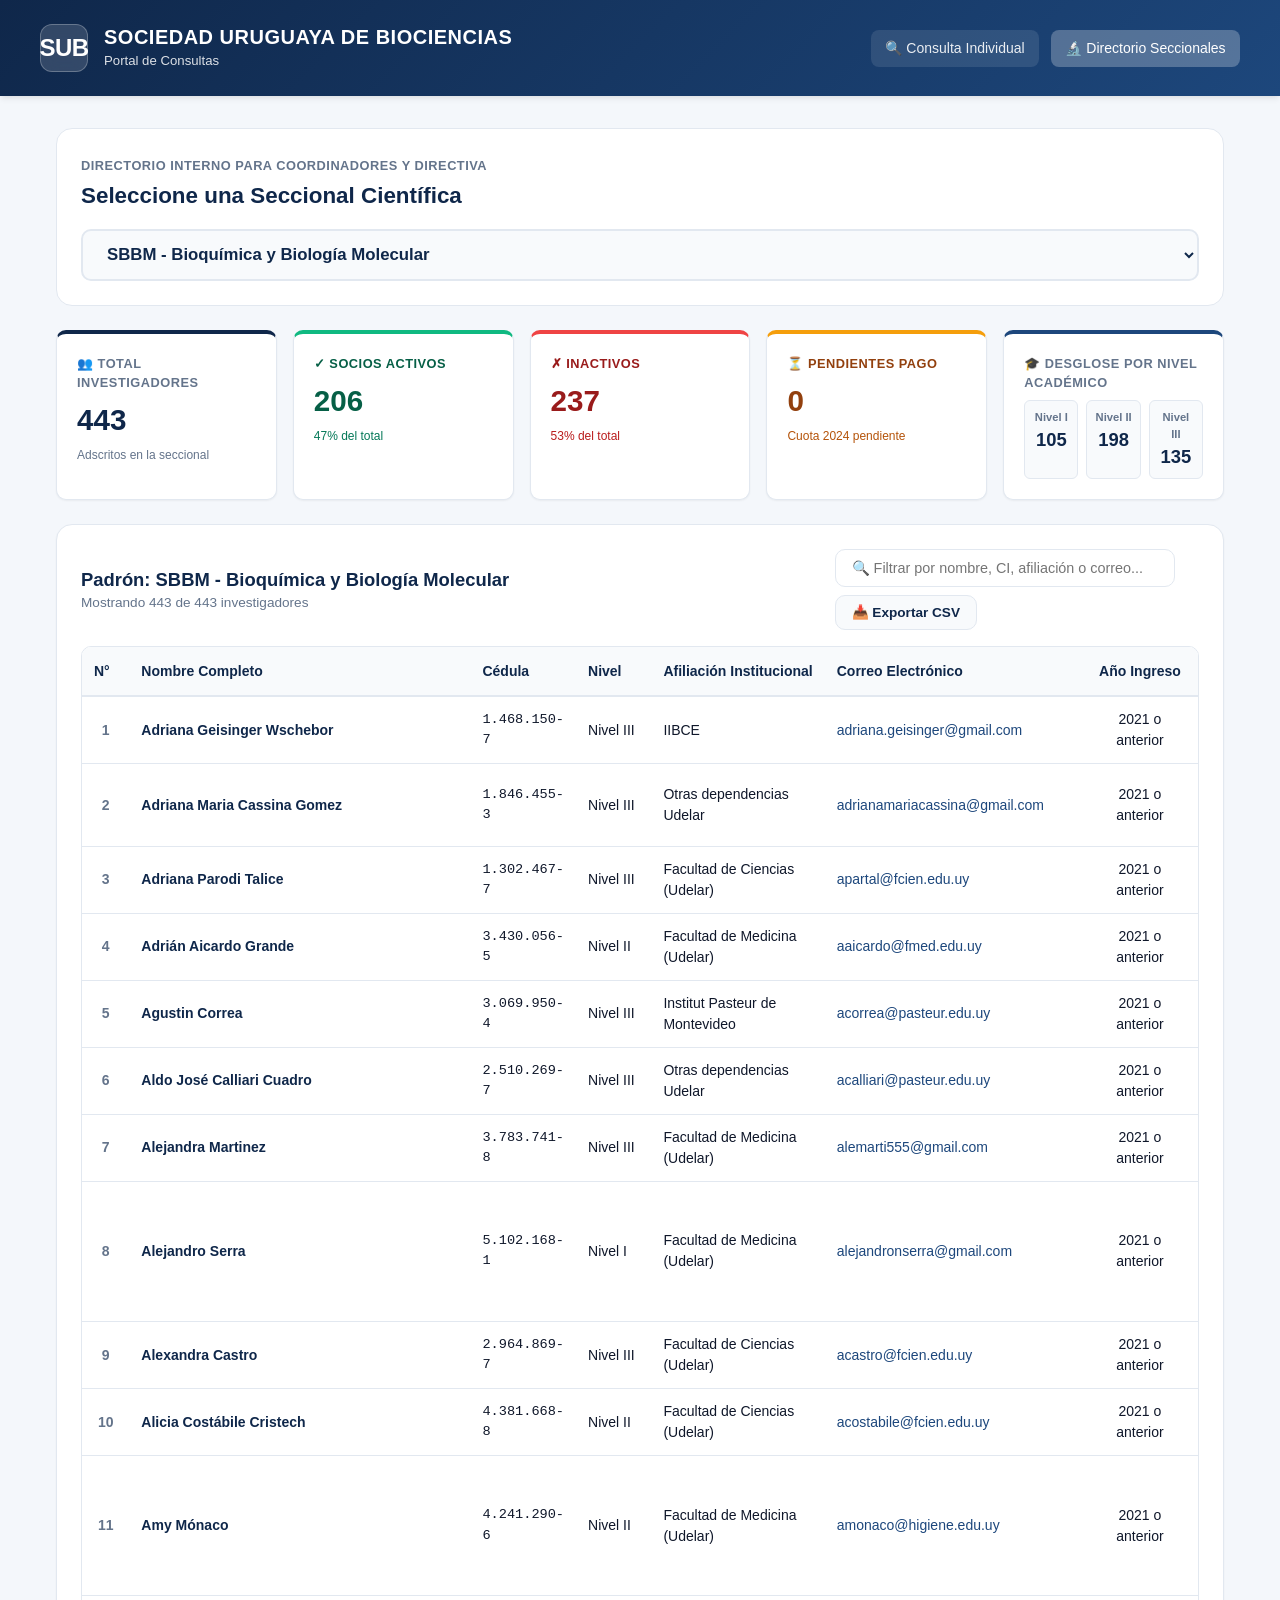
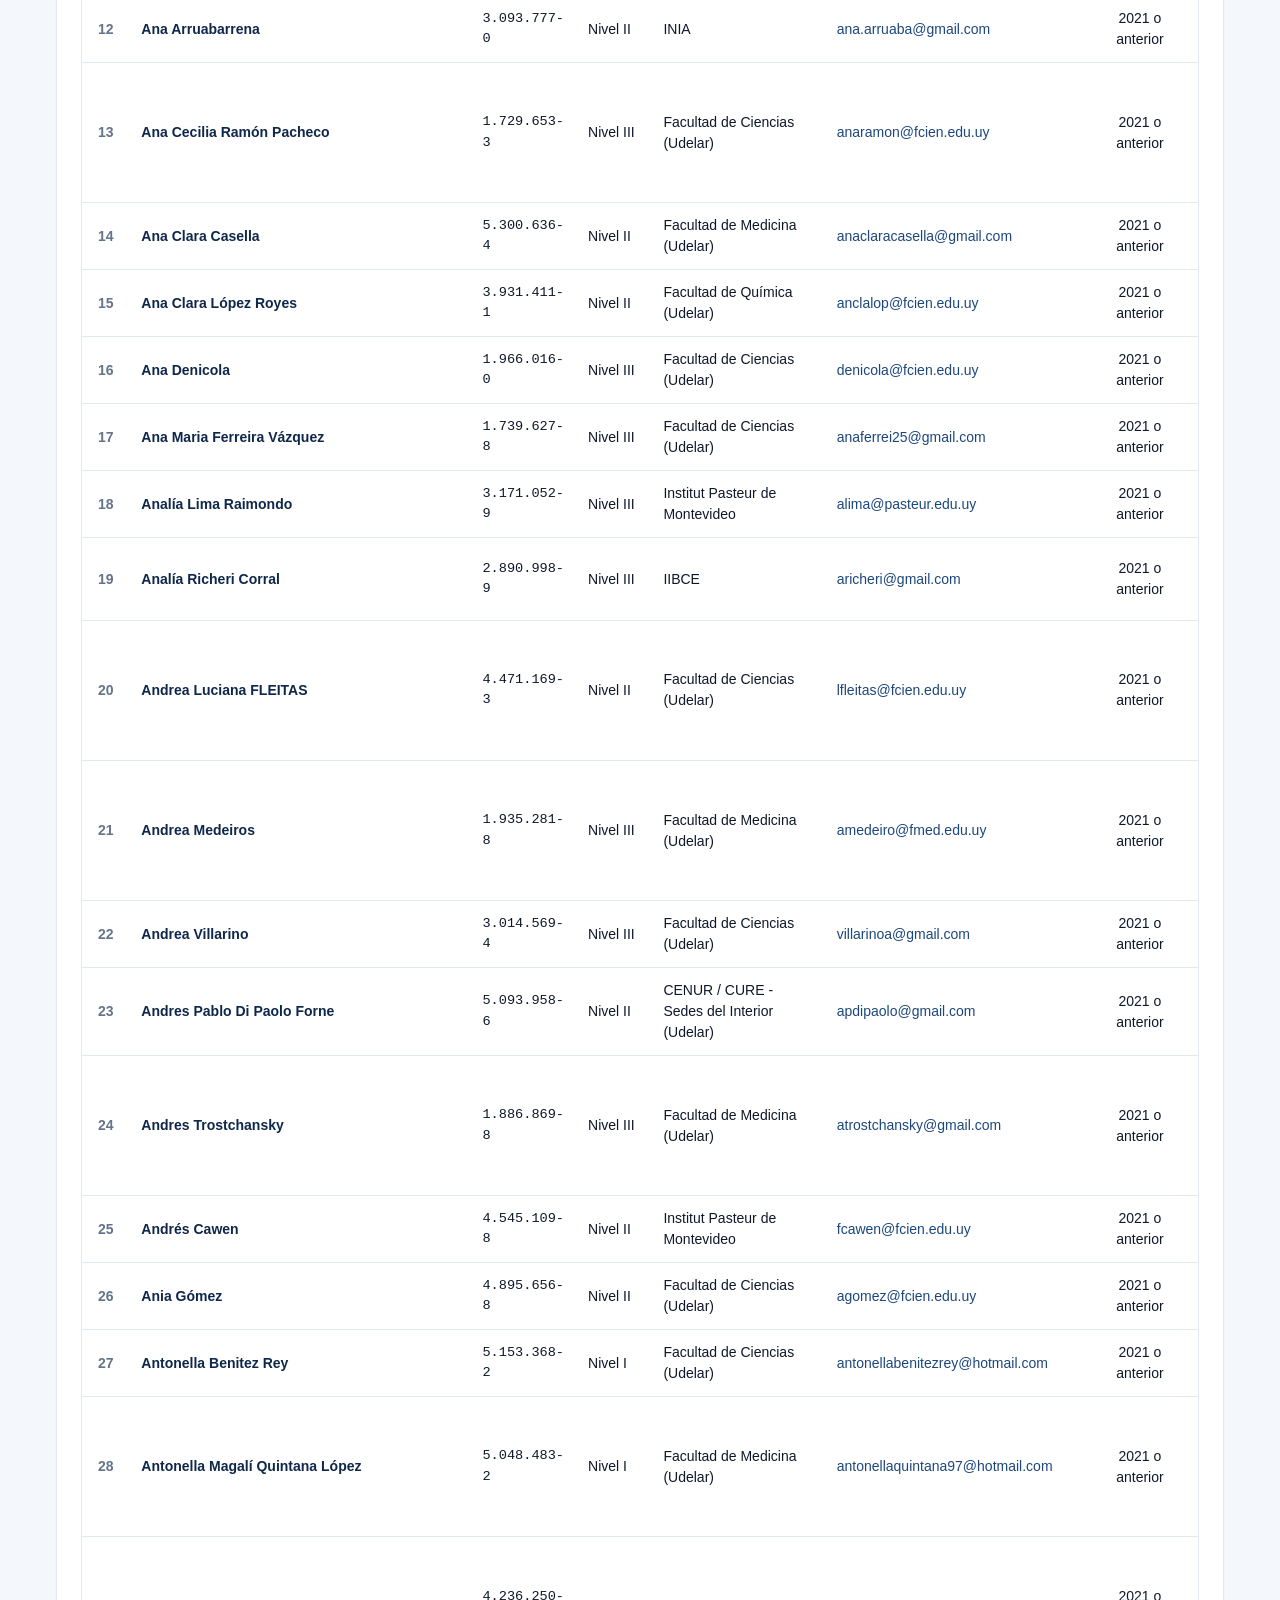
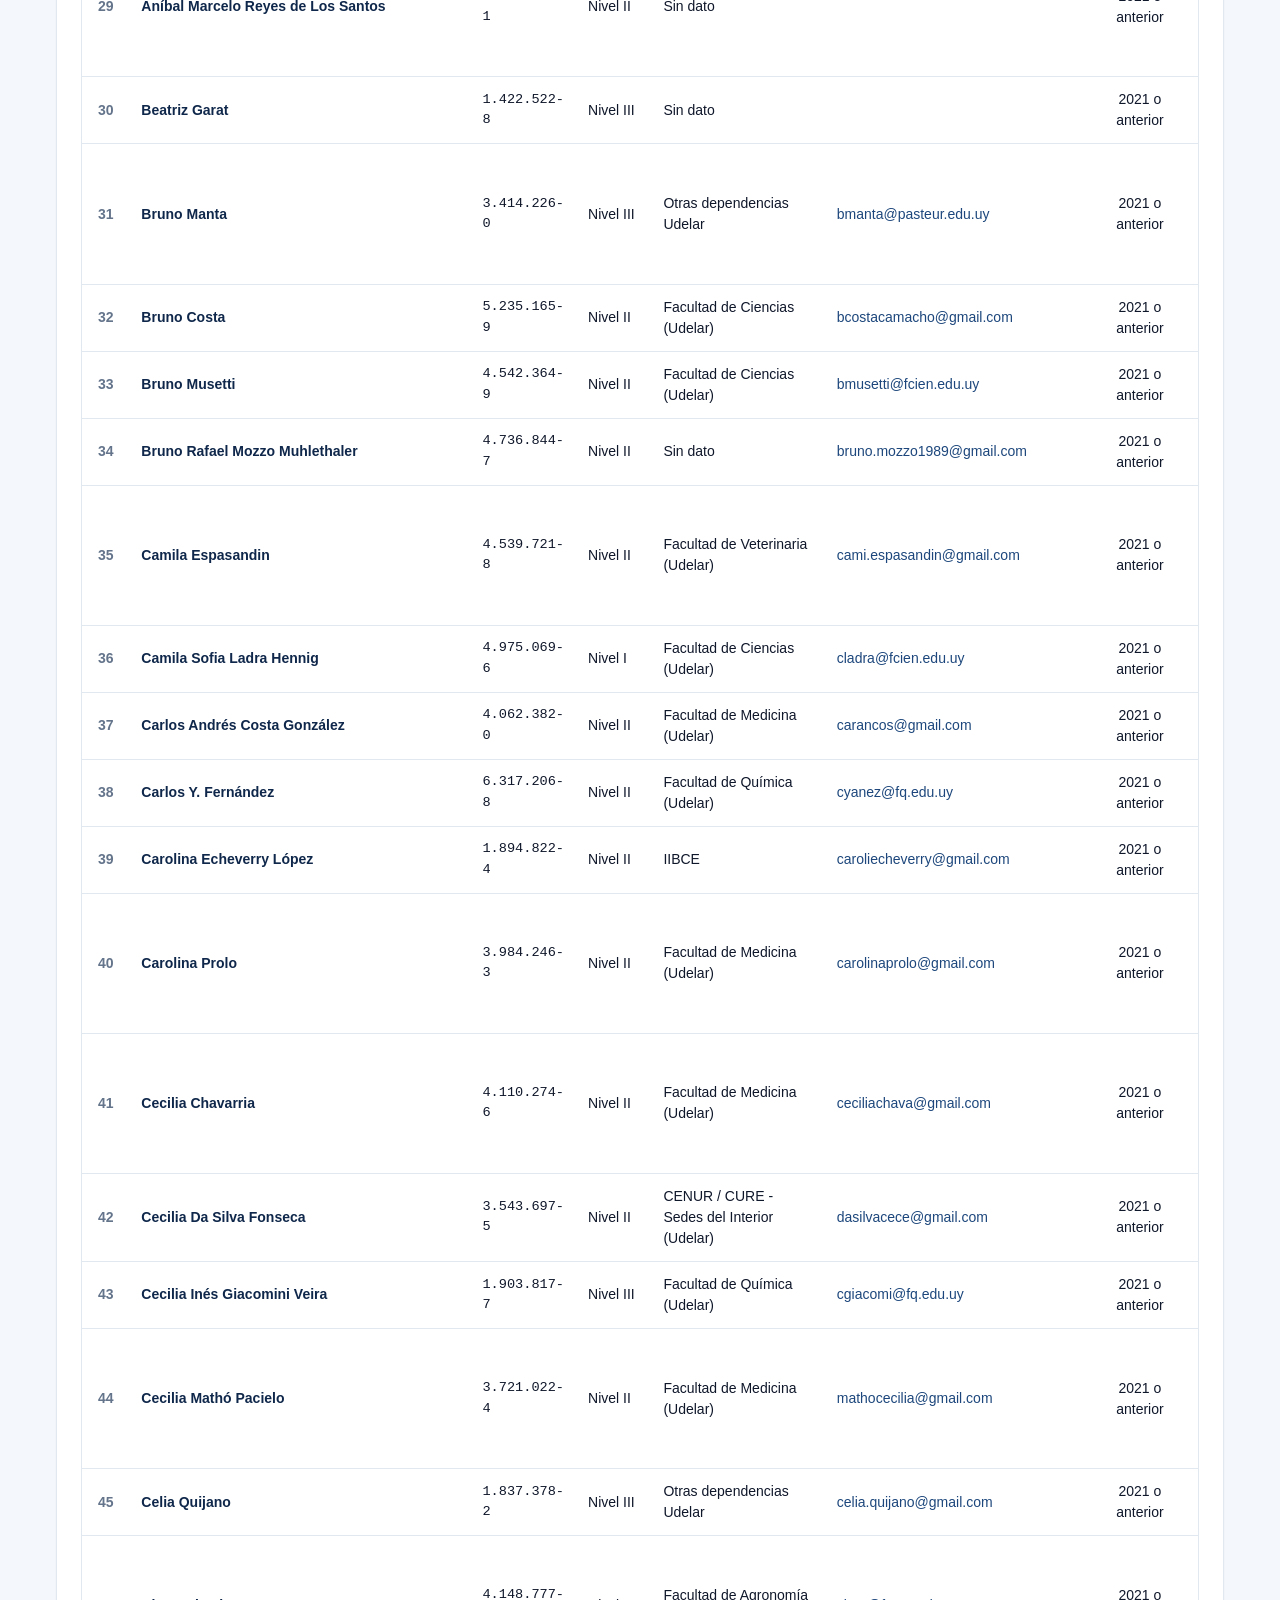
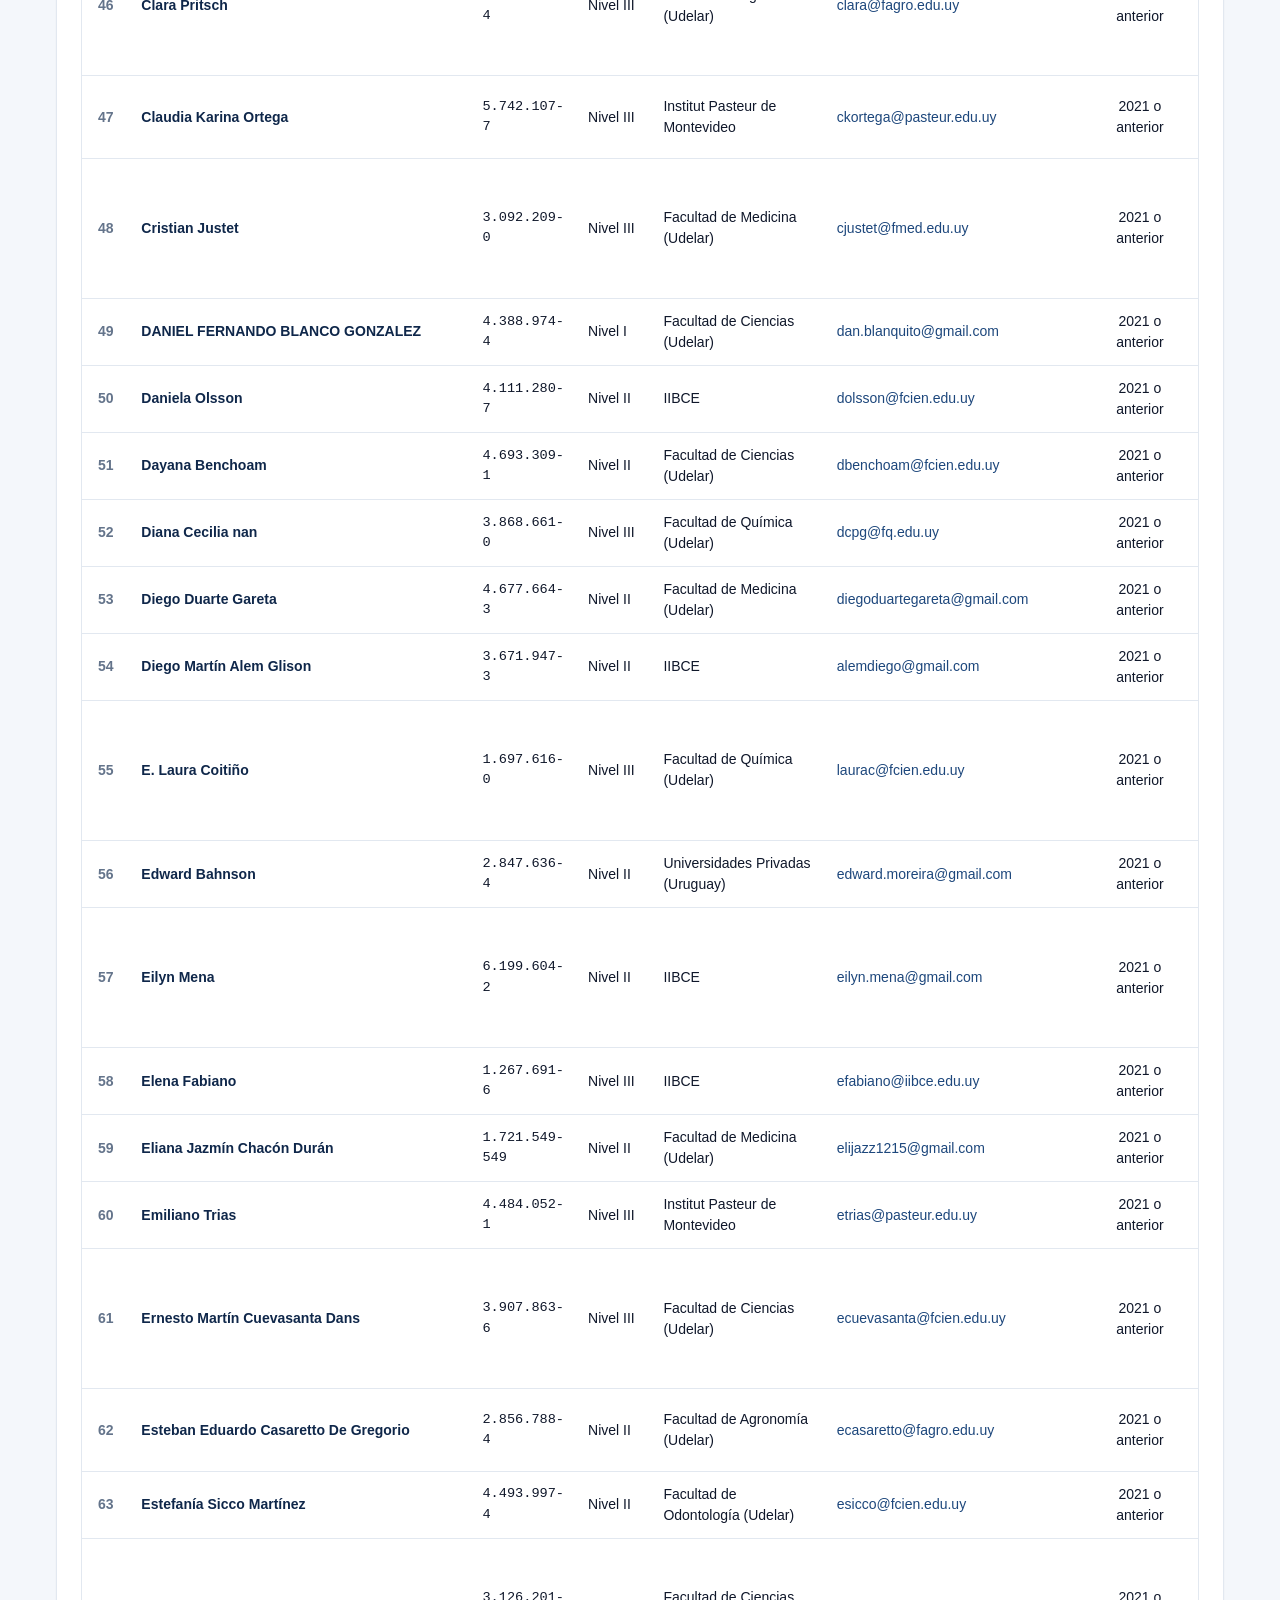
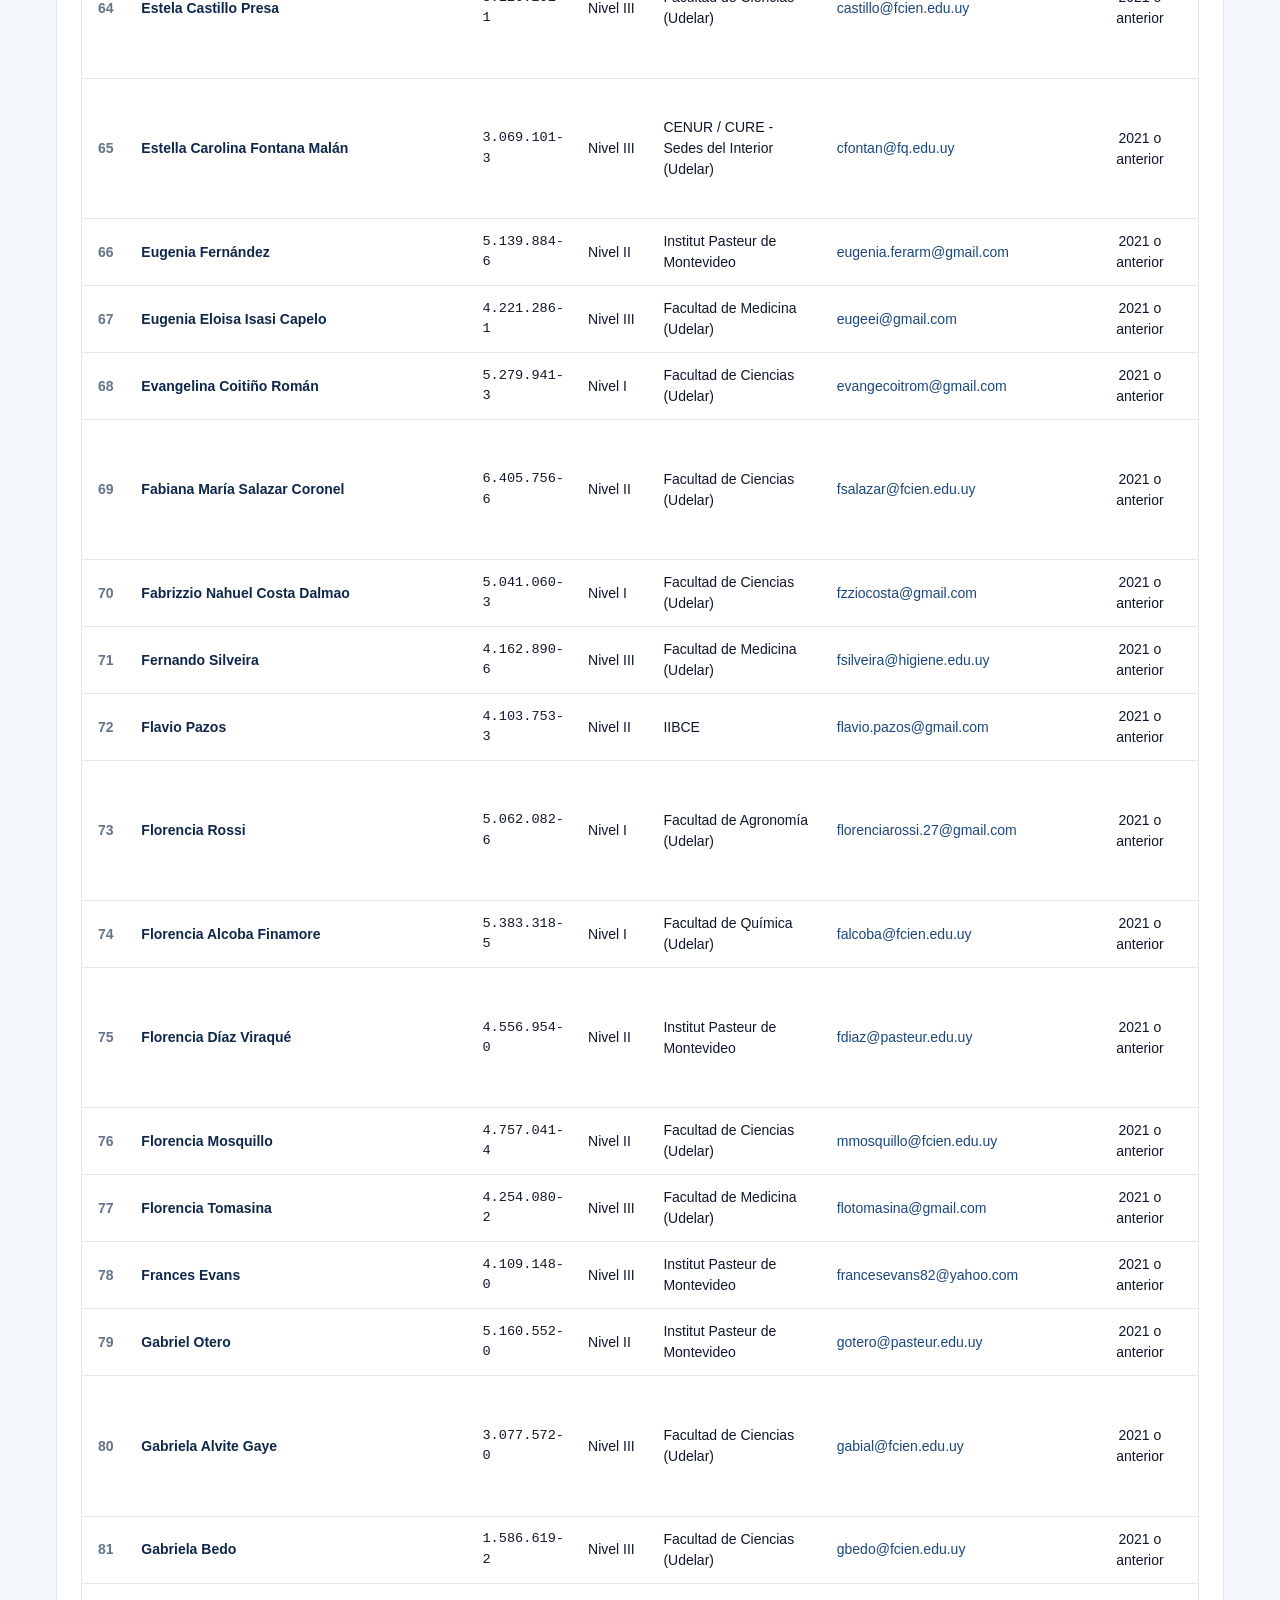
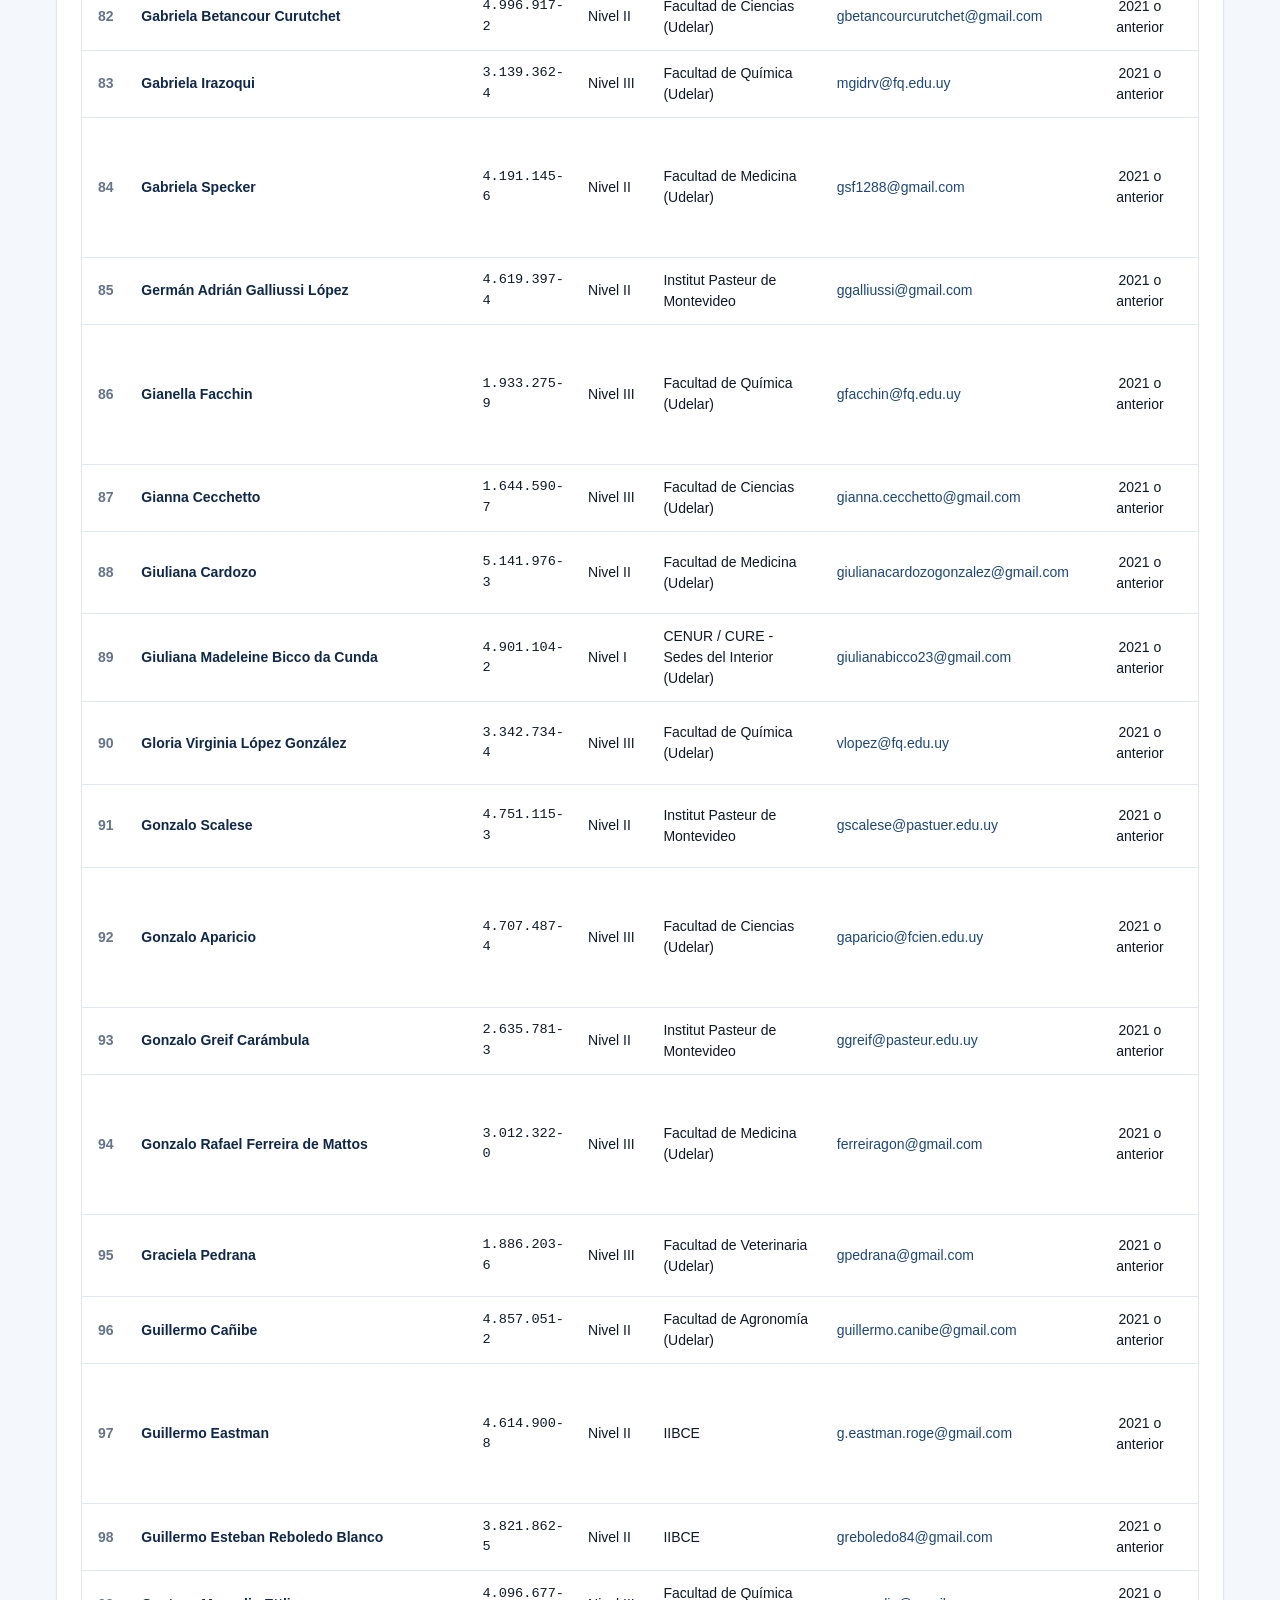
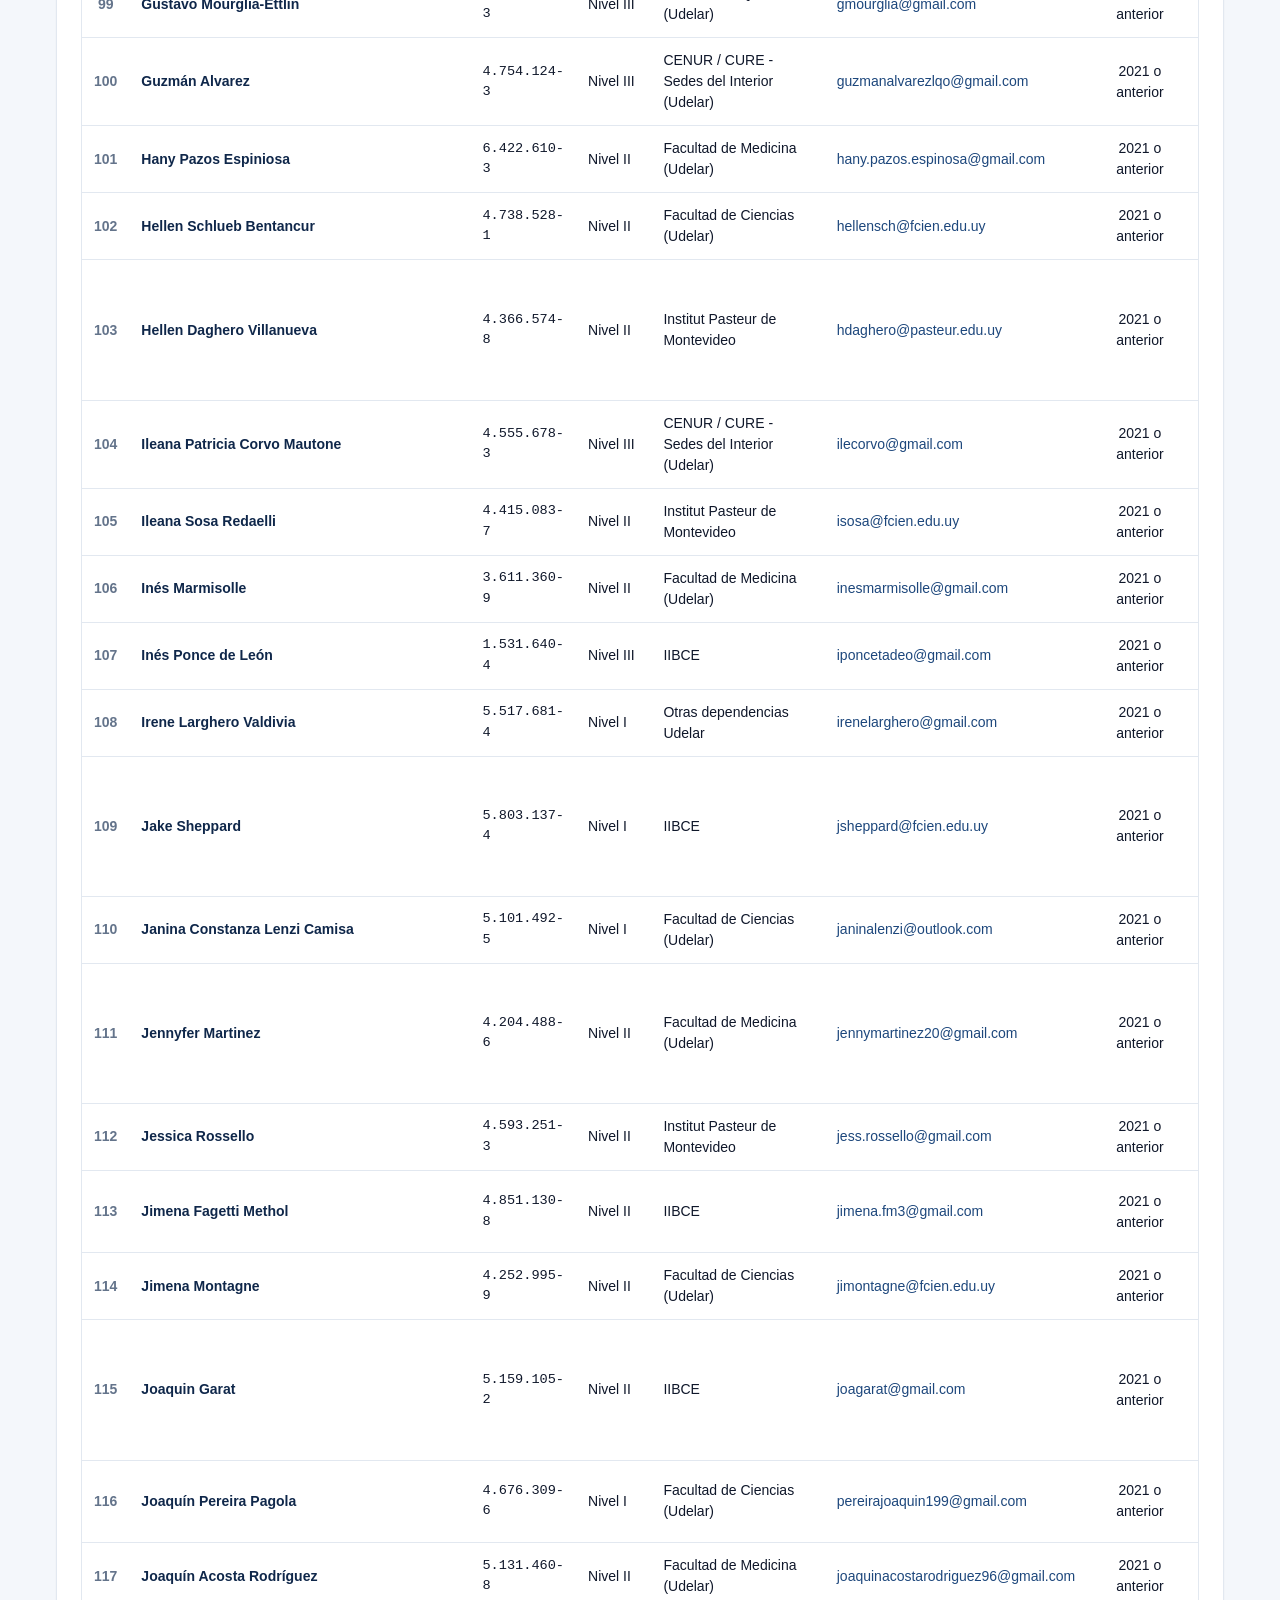
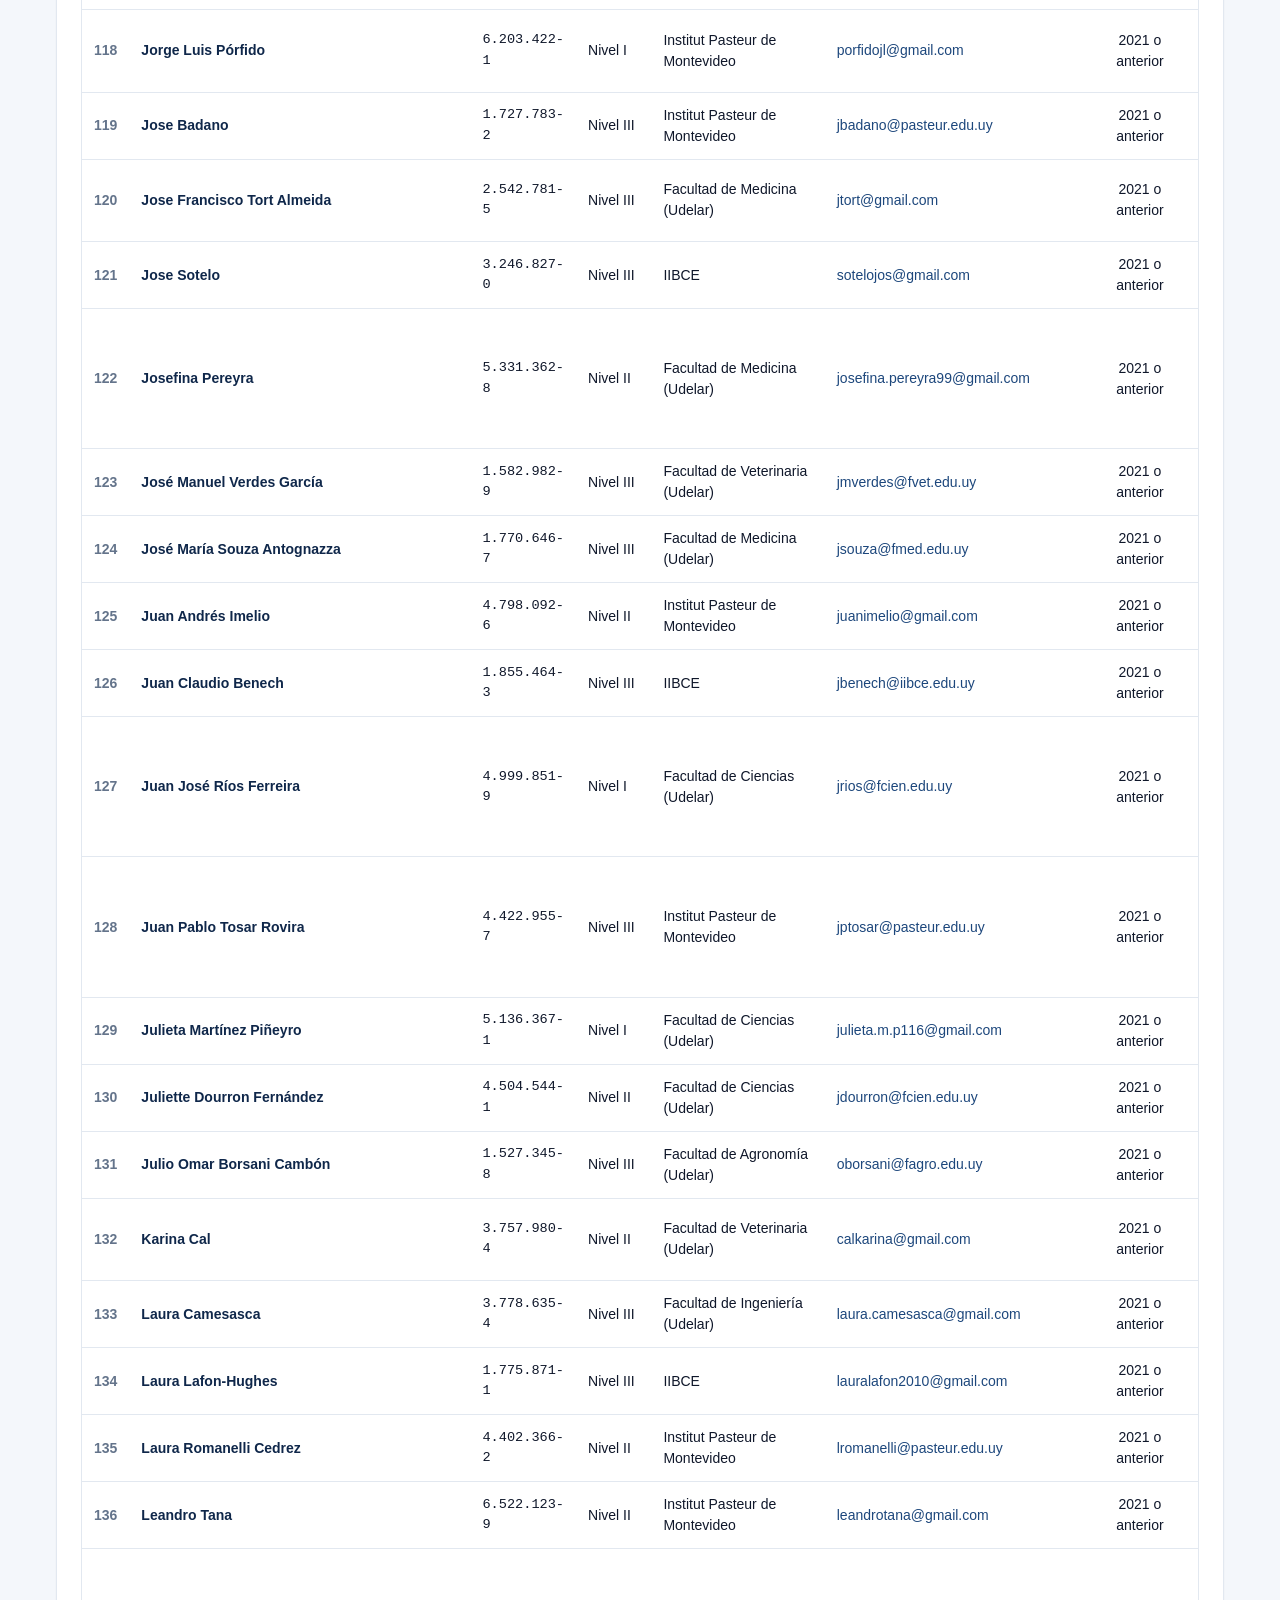
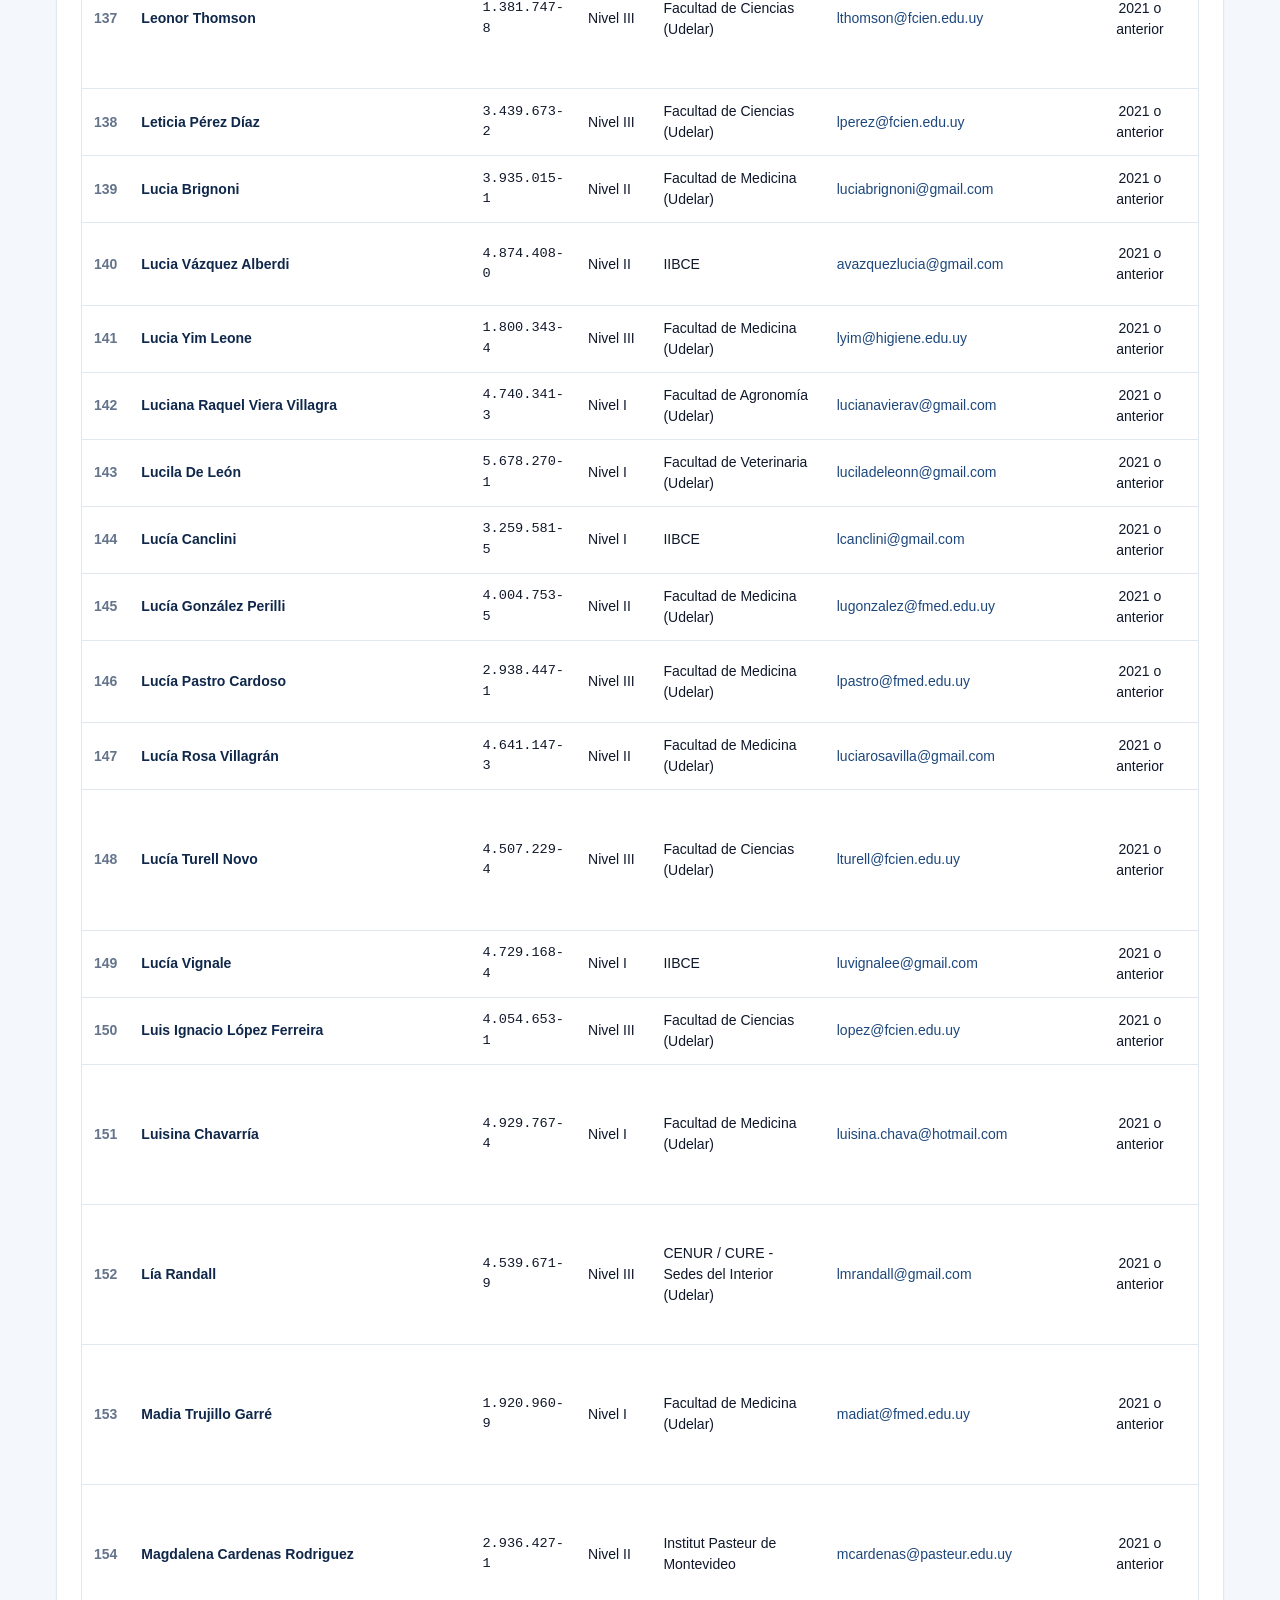
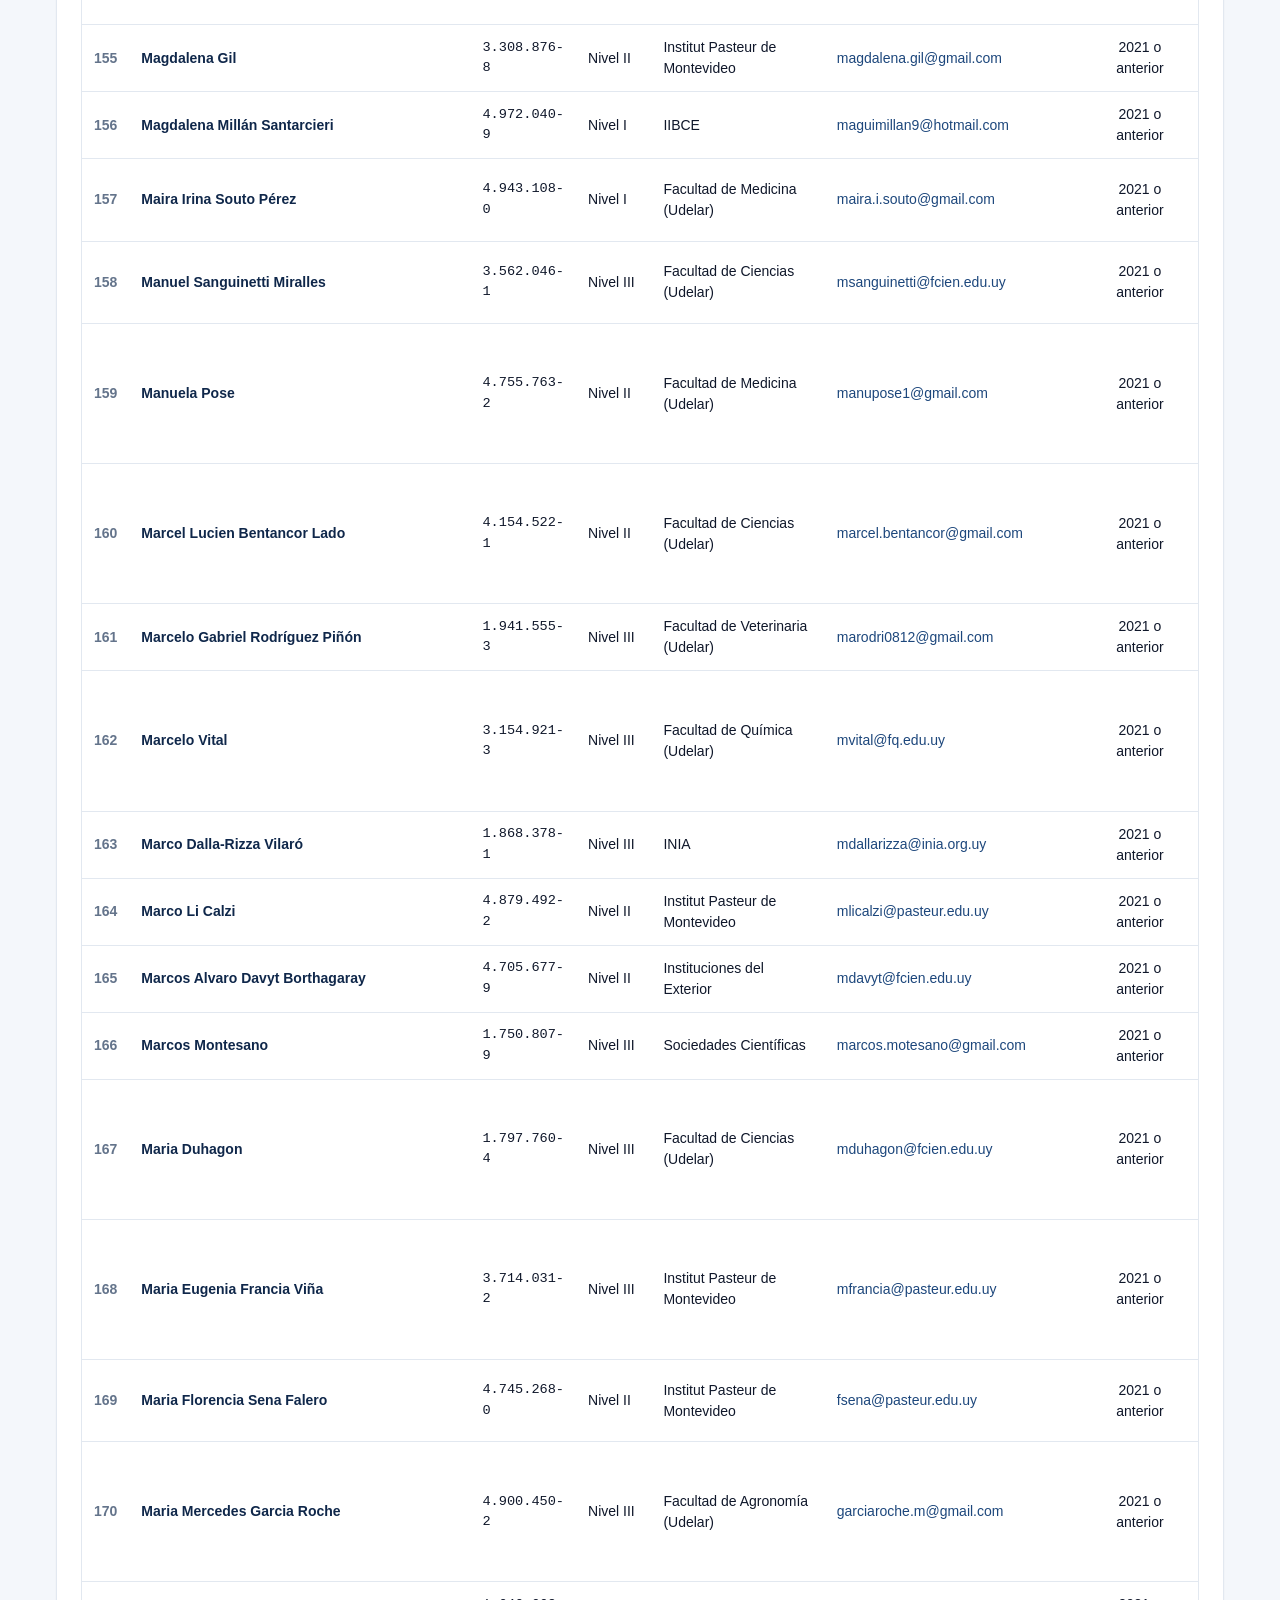
==== commit 409b0a6c: "Ajustar encabezado a 'Portal de Consultas' y agregar créditos de desarrollo con contacto en footer" ====
--- a/seccionales.html
+++ b/seccionales.html
@@ -108,7 +108,7 @@
         <div class="sub-logo-badge">SUB</div>
         <div class="brand-text">
           <h1>SOCIEDAD URUGUAYA DE BIOCIENCIAS</h1>
-          <p>Portal Oficial de Consulta Institucional y Padrón Societario</p>
+          <p>Portal de Consultas</p>
         </div>
       </a>
       <nav class="header-nav">
@@ -256,6 +256,9 @@
   <footer class="site-footer">
     <div style="font-weight: 700; color: #FFFFFF; margin-bottom: 0.25rem;">SOCIEDAD URUGUAYA DE BIOCIENCIAS</div>
     <div>Asociación Civil sin fines de lucro • Fundada en 1953 • Montevideo, Uruguay</div>
+    <div style="margin-top: 0.6rem; font-size: 0.825rem; color: rgba(255, 255, 255, 0.85);">
+      Sitio web desarrollado por <strong>Santiago Rostán</strong> • Consultas sobre la web: <a href="mailto:srostan@fq.edu.uy" style="color: #93C5FD; text-decoration: underline;">srostan@fq.edu.uy</a>
+    </div>
     <div class="footer-links">
       <a href="index.html">Consulta Individual de Socios</a>
       <span>•</span>
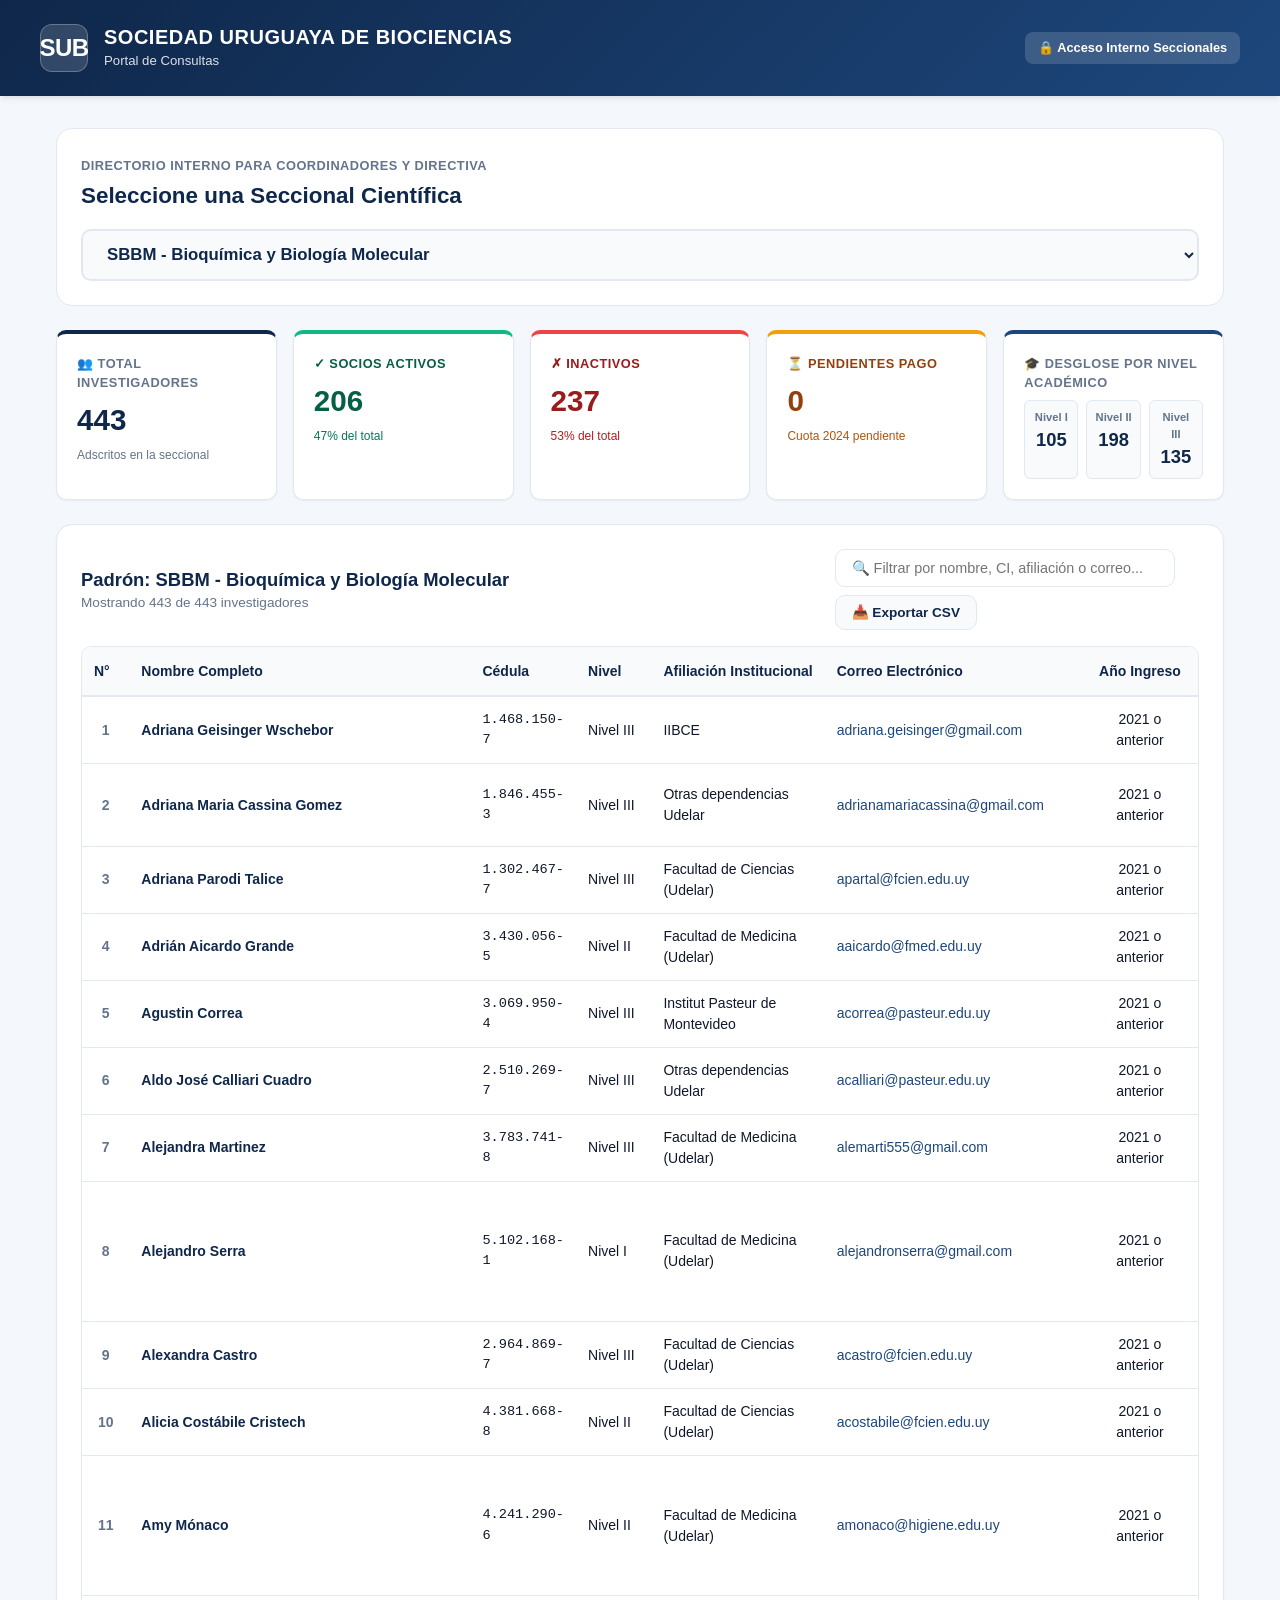
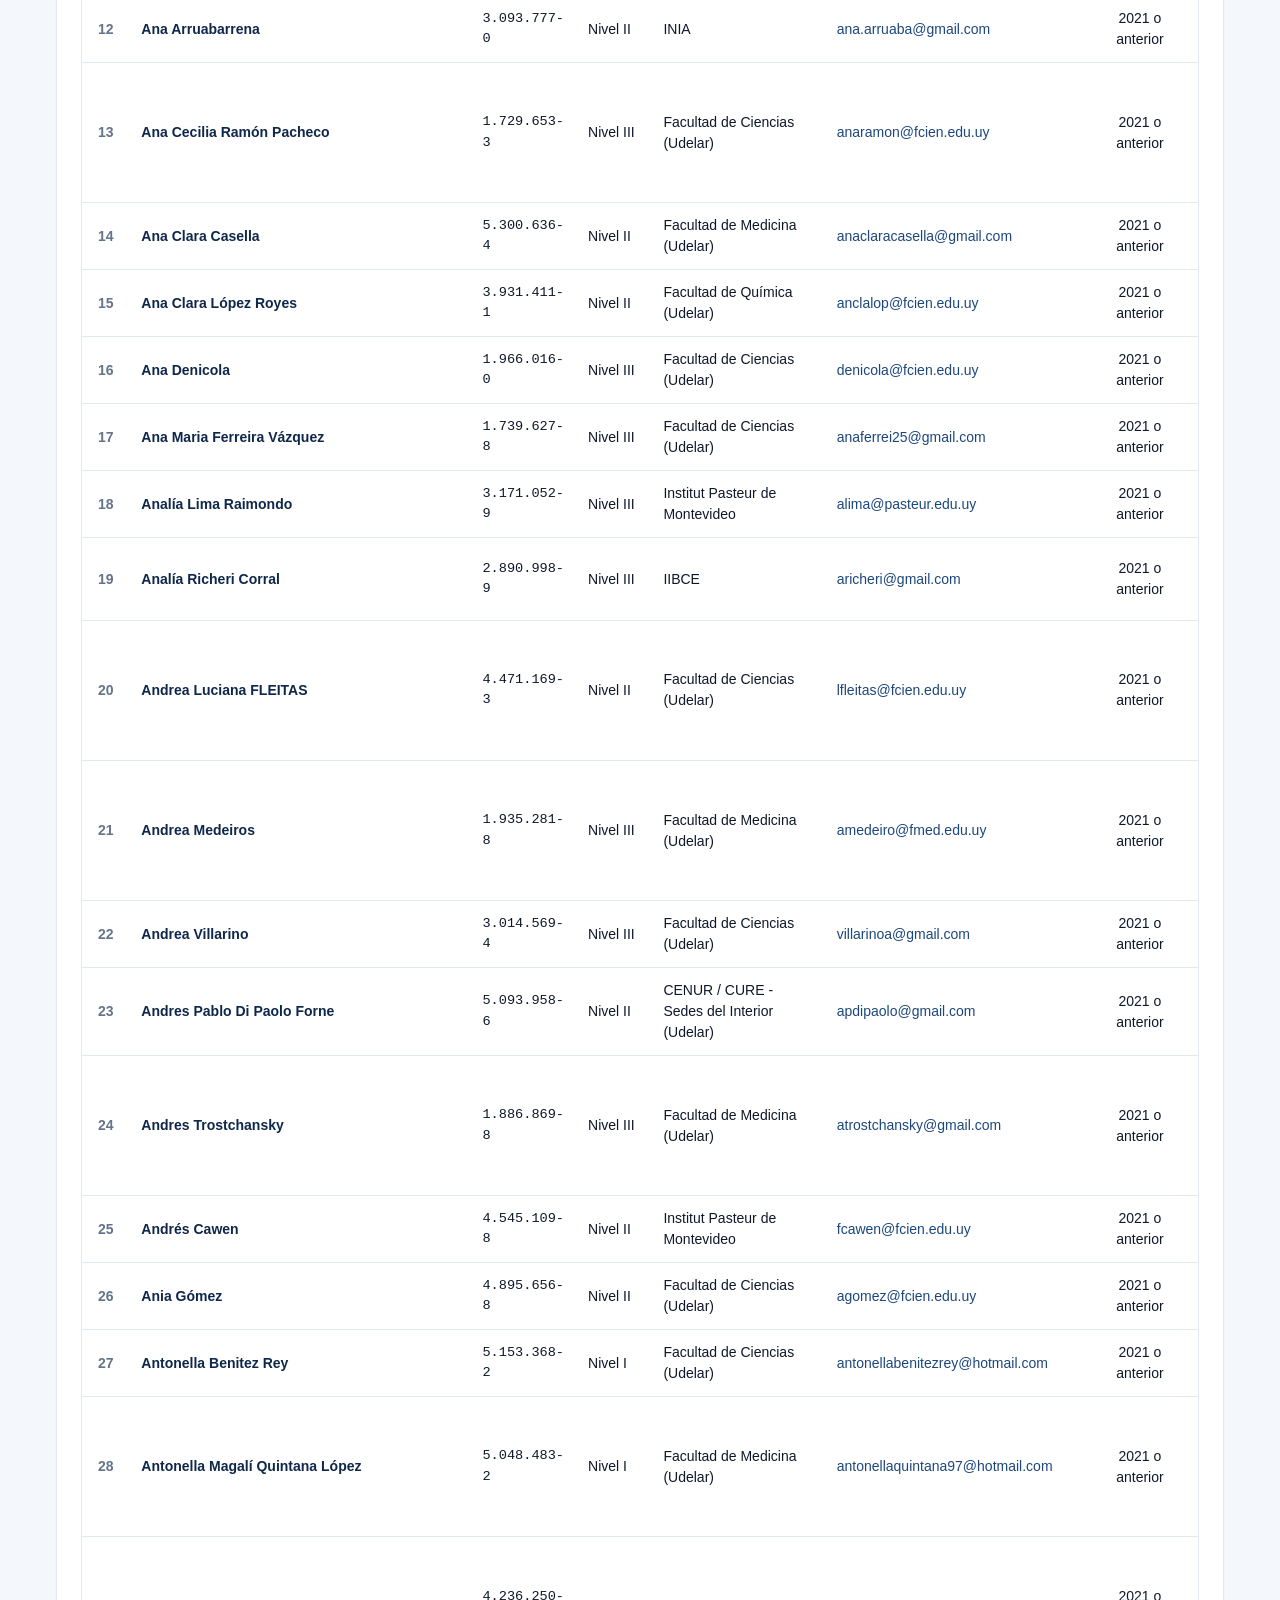
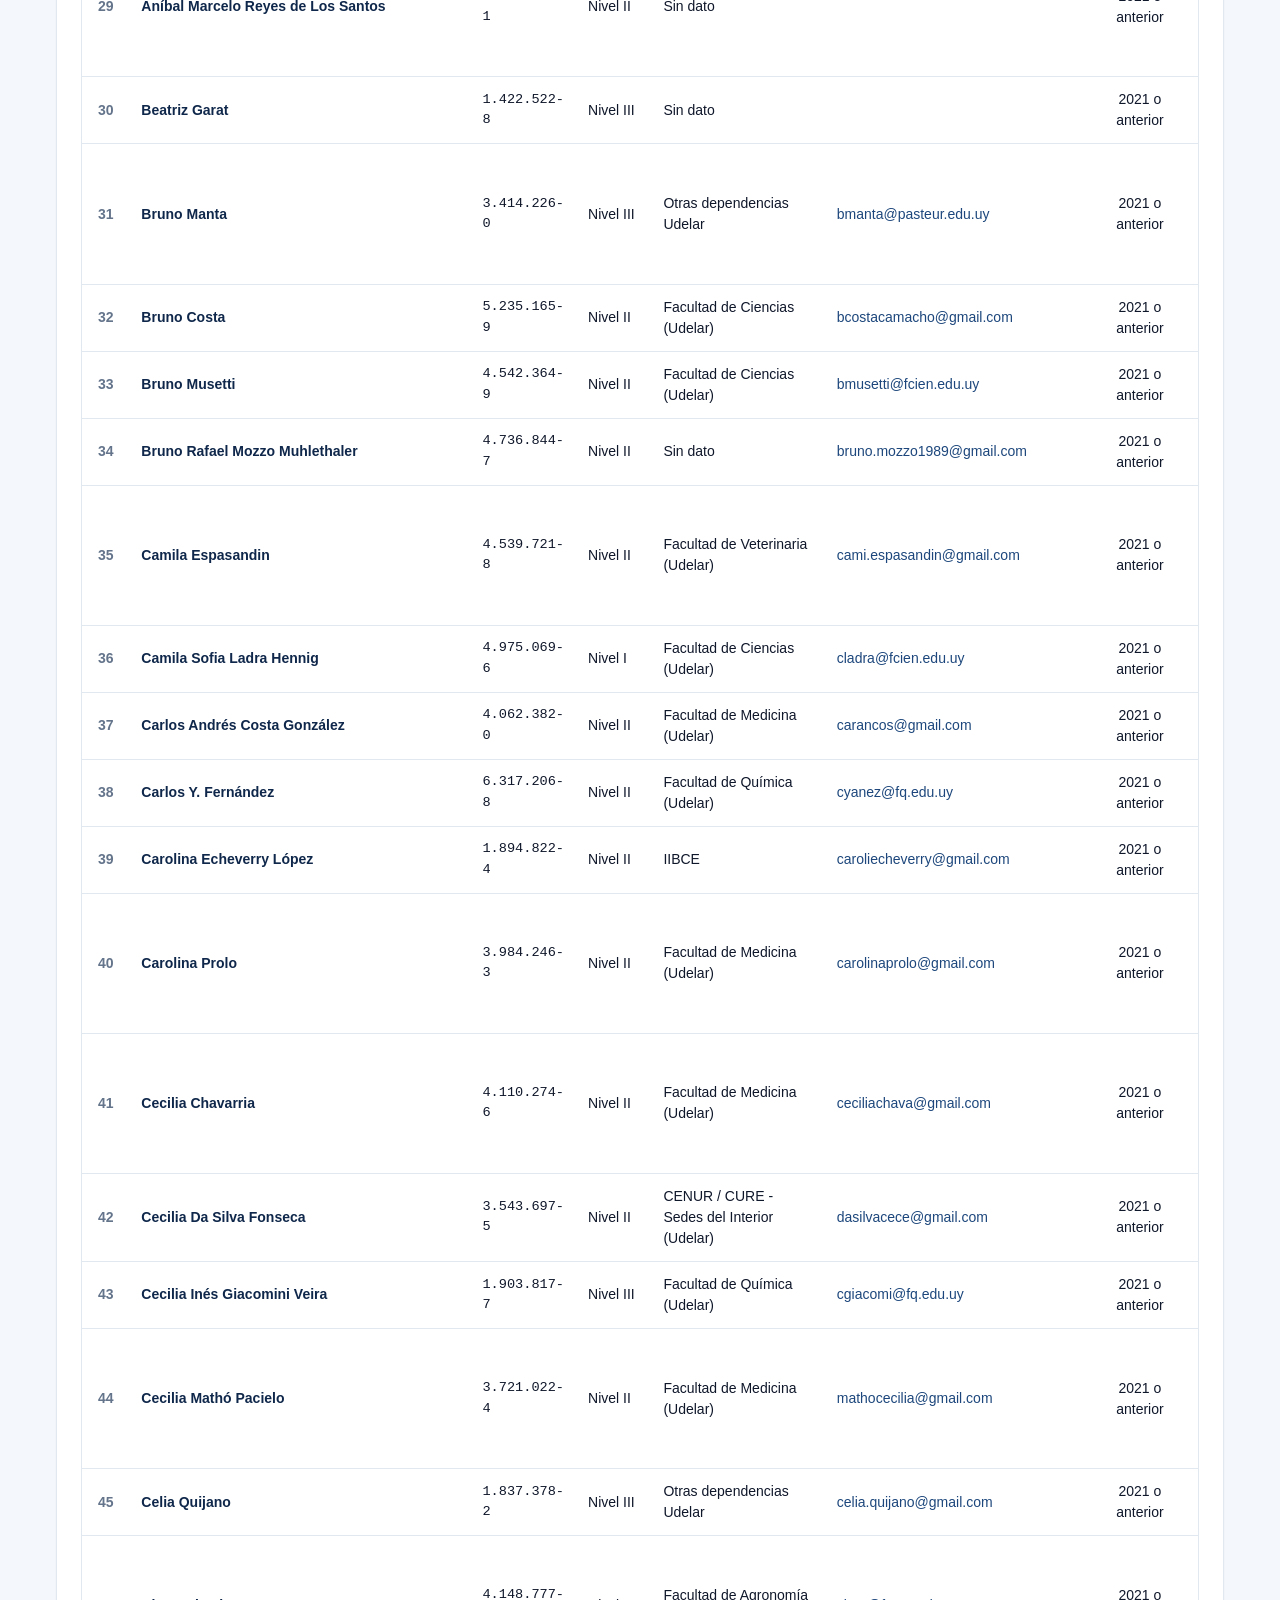
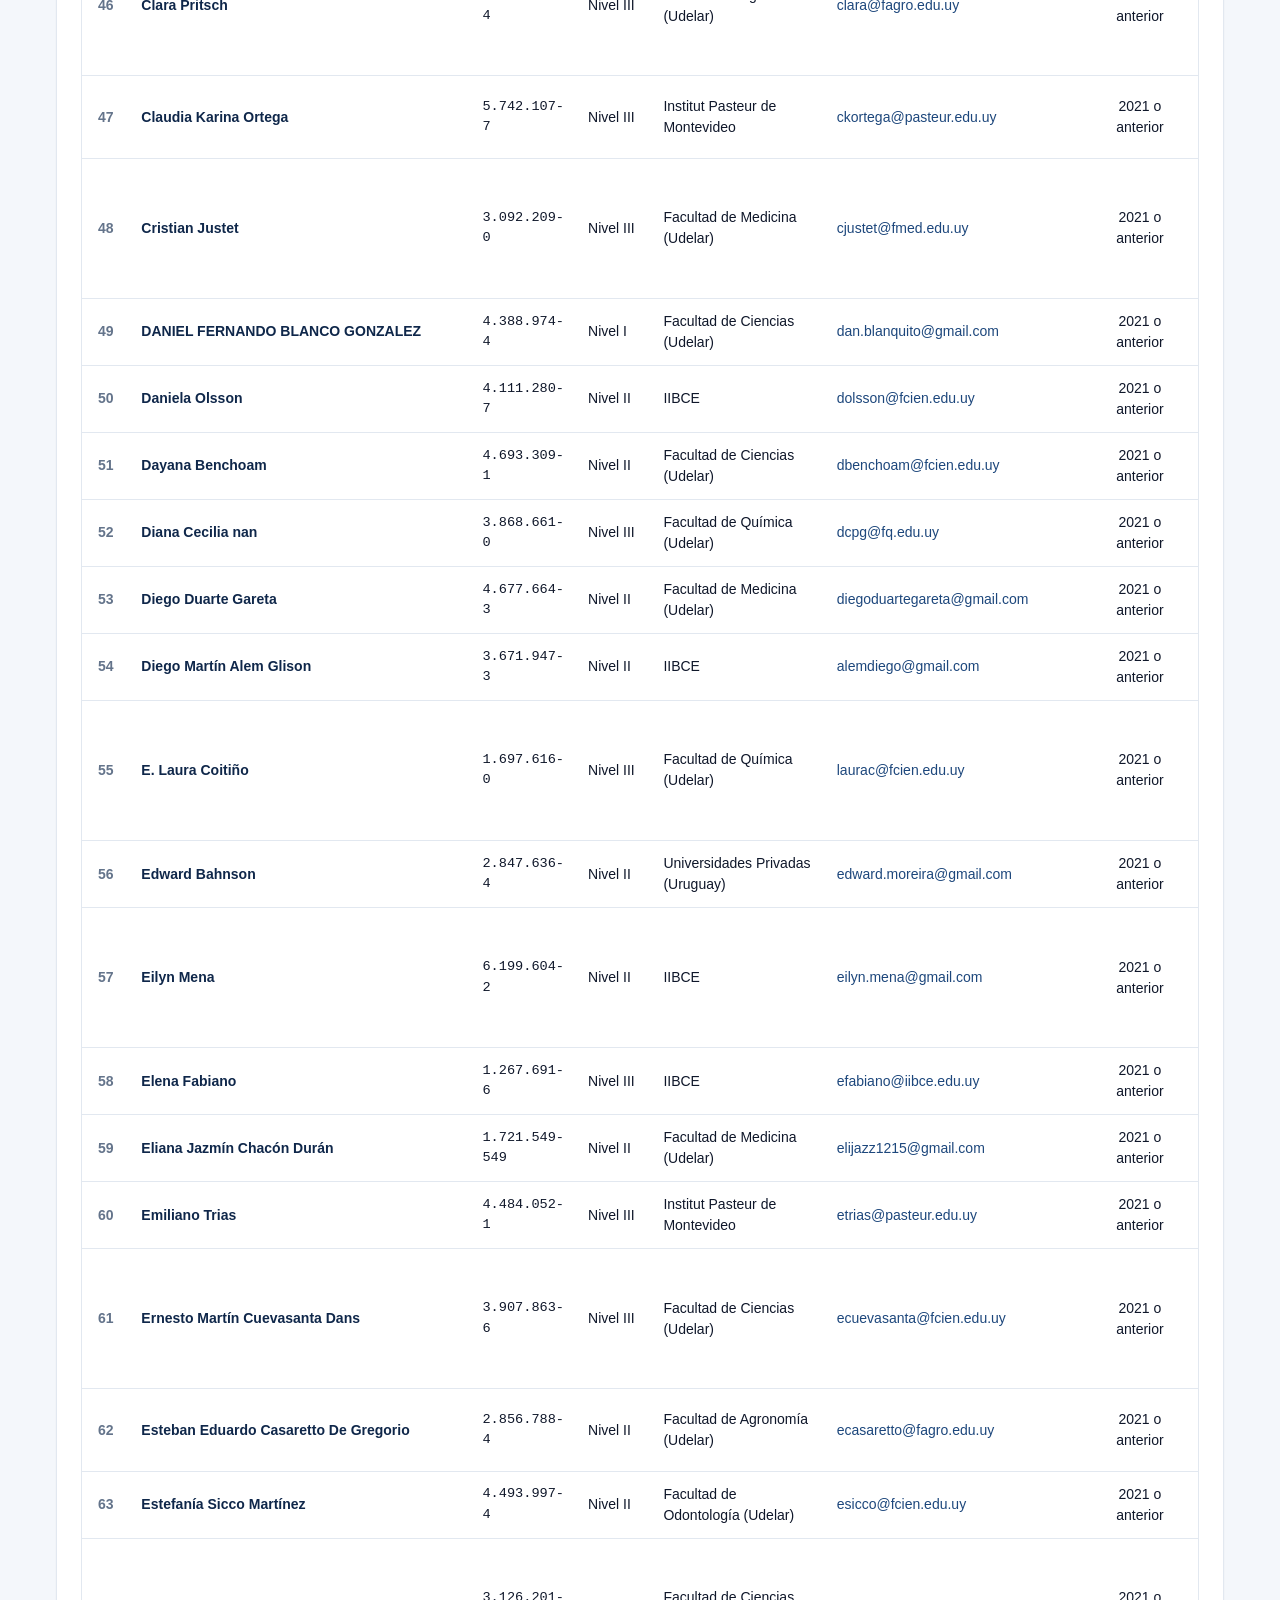
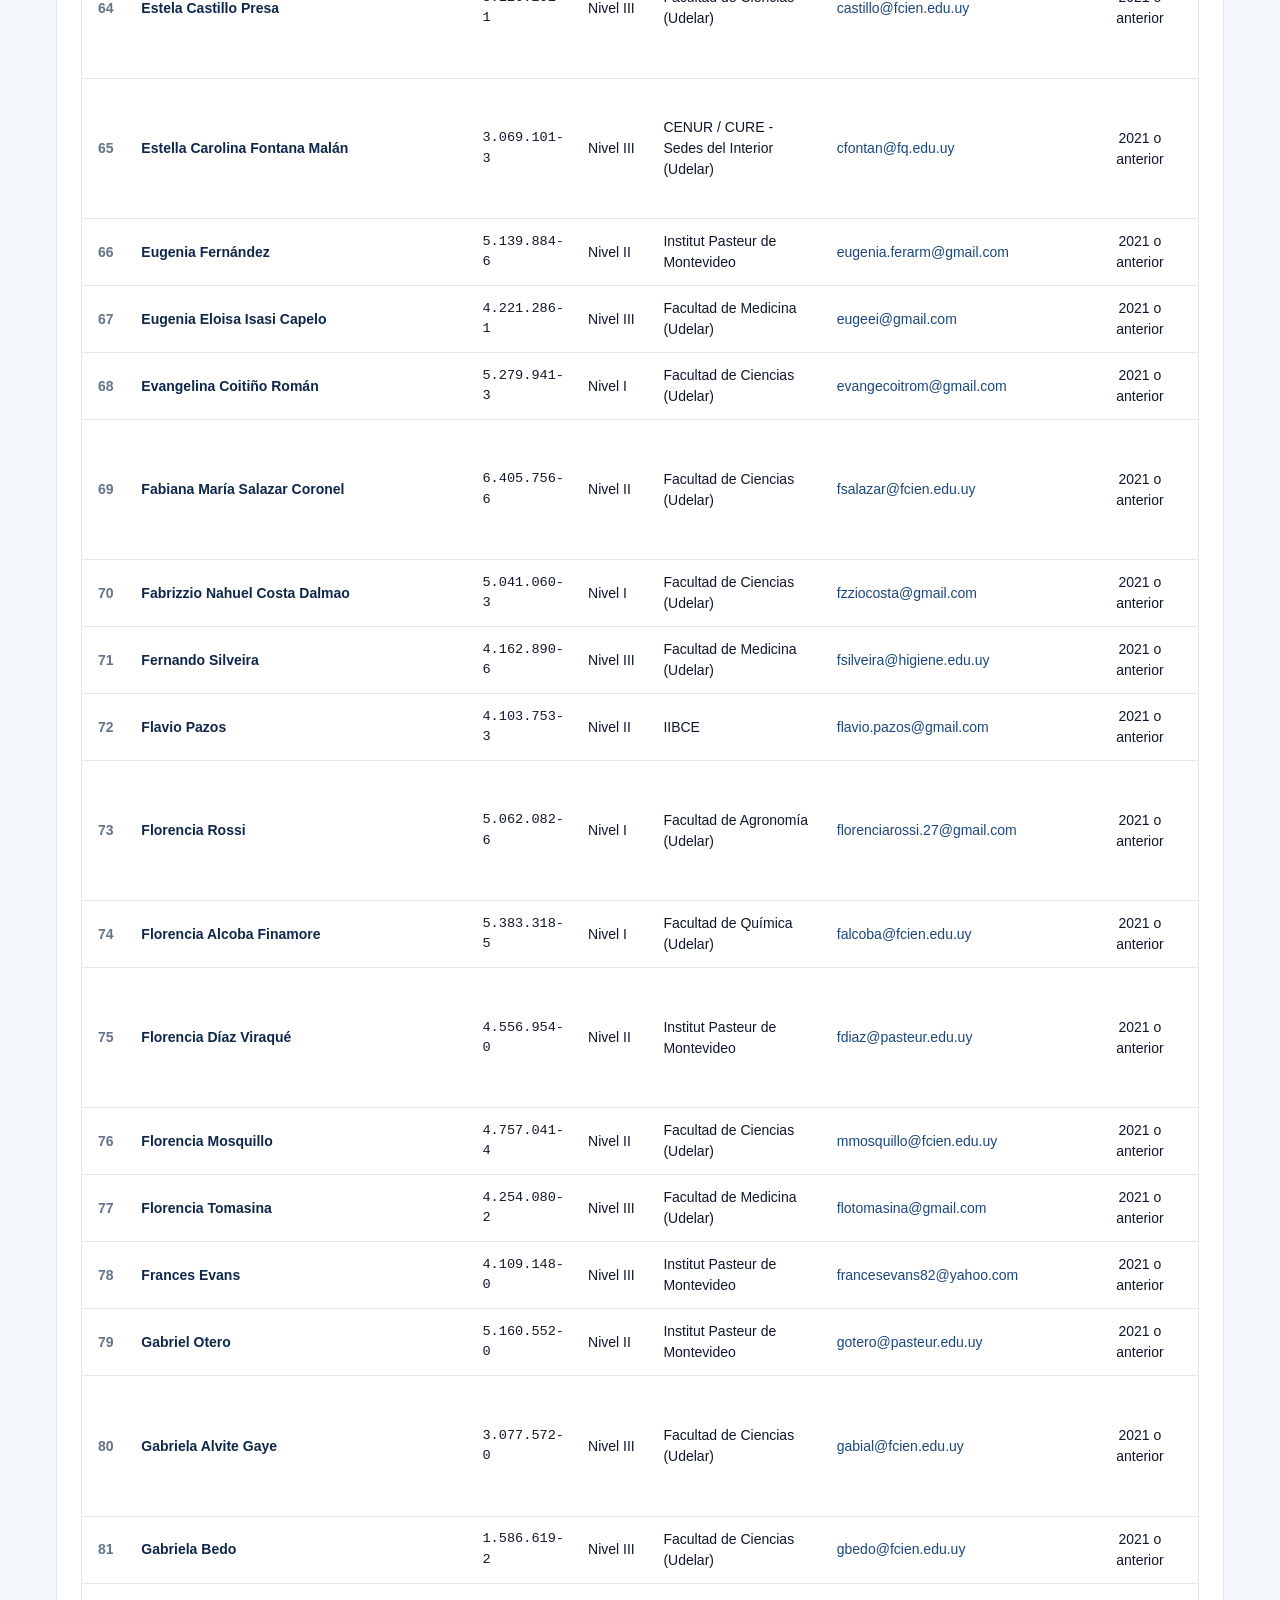
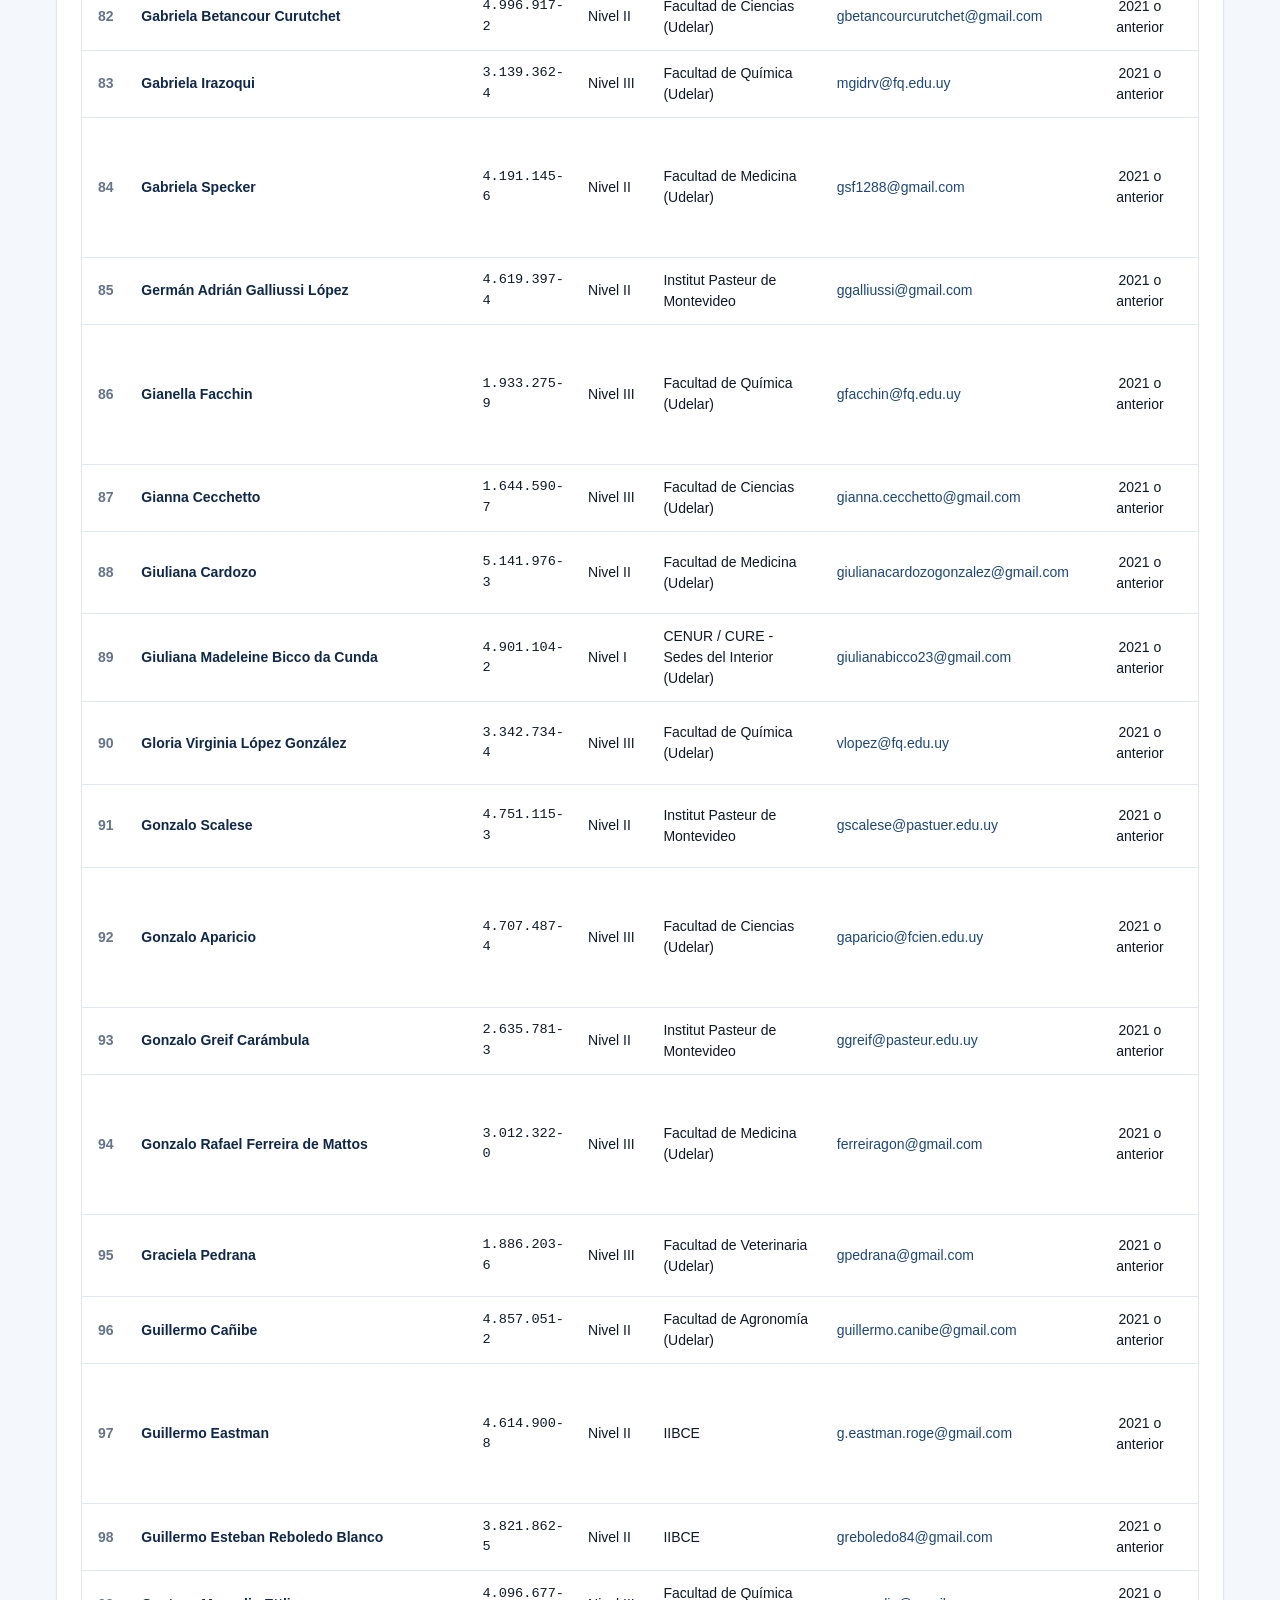
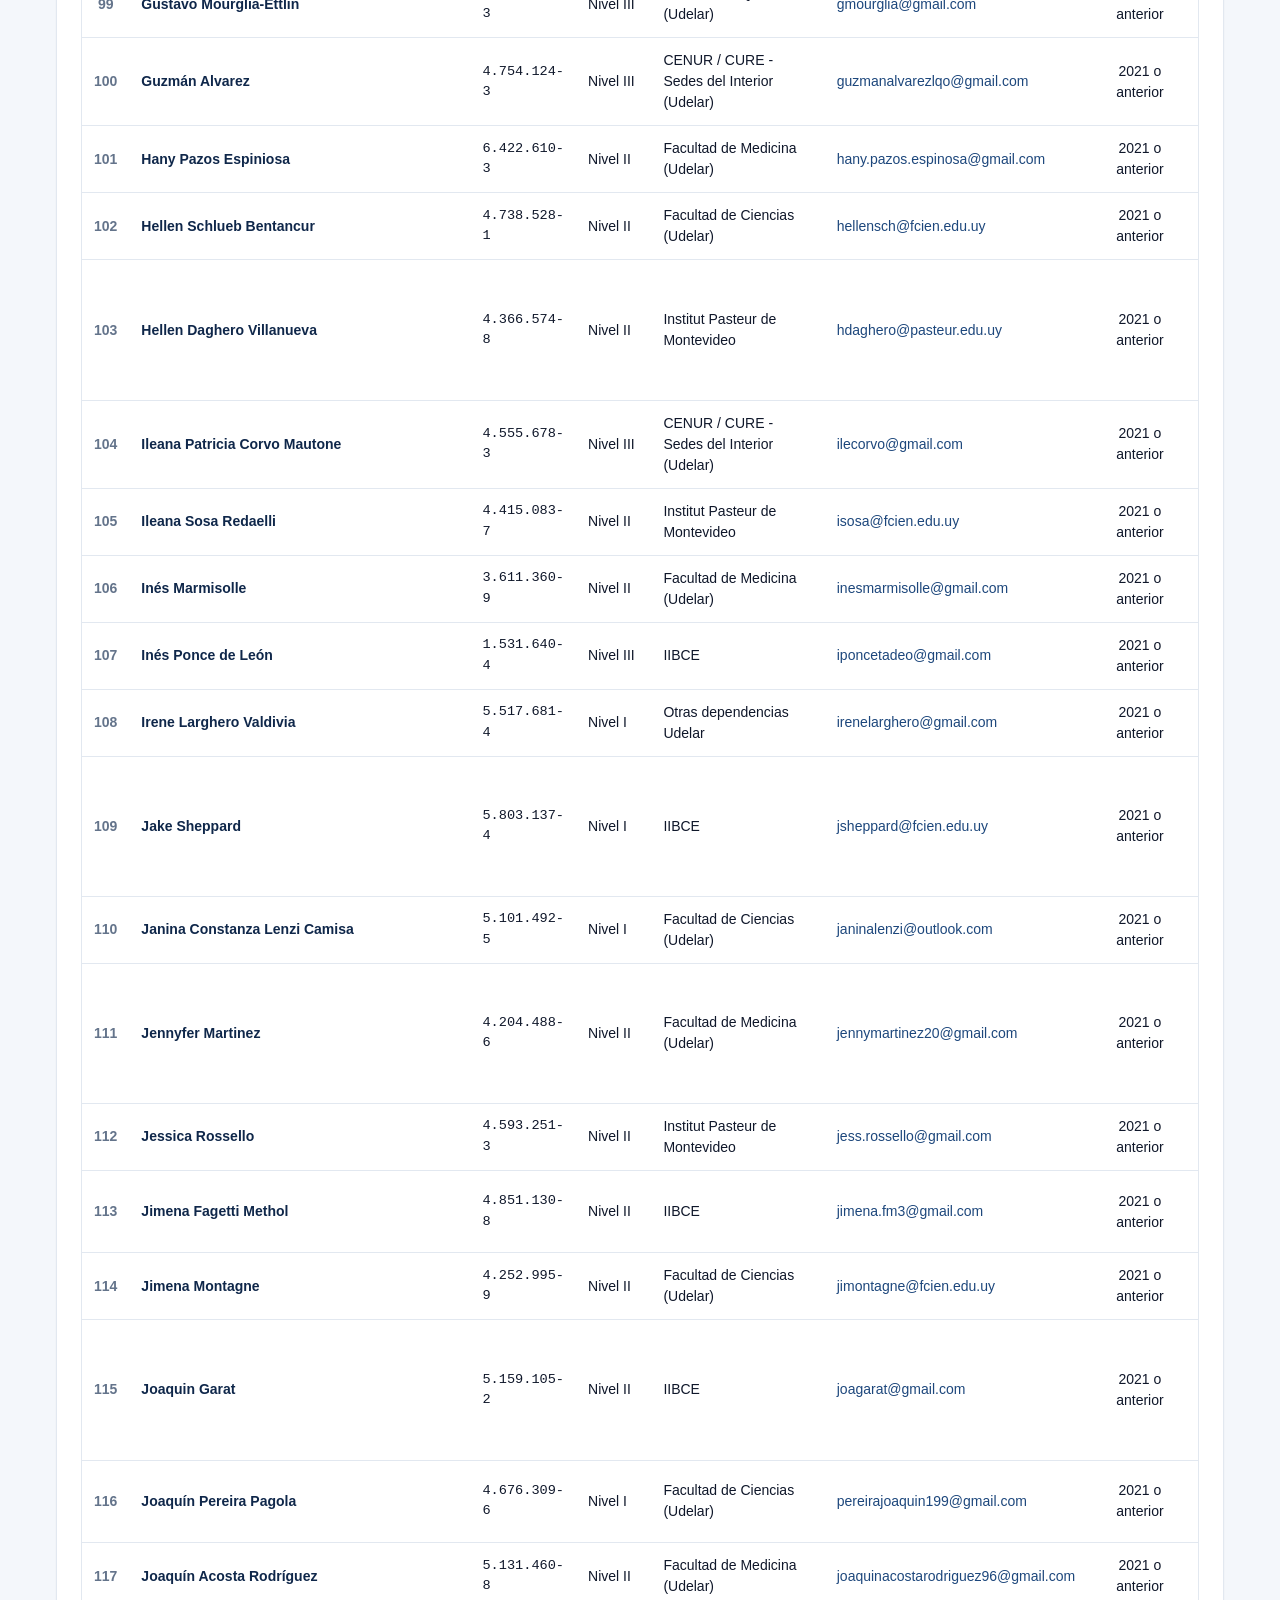
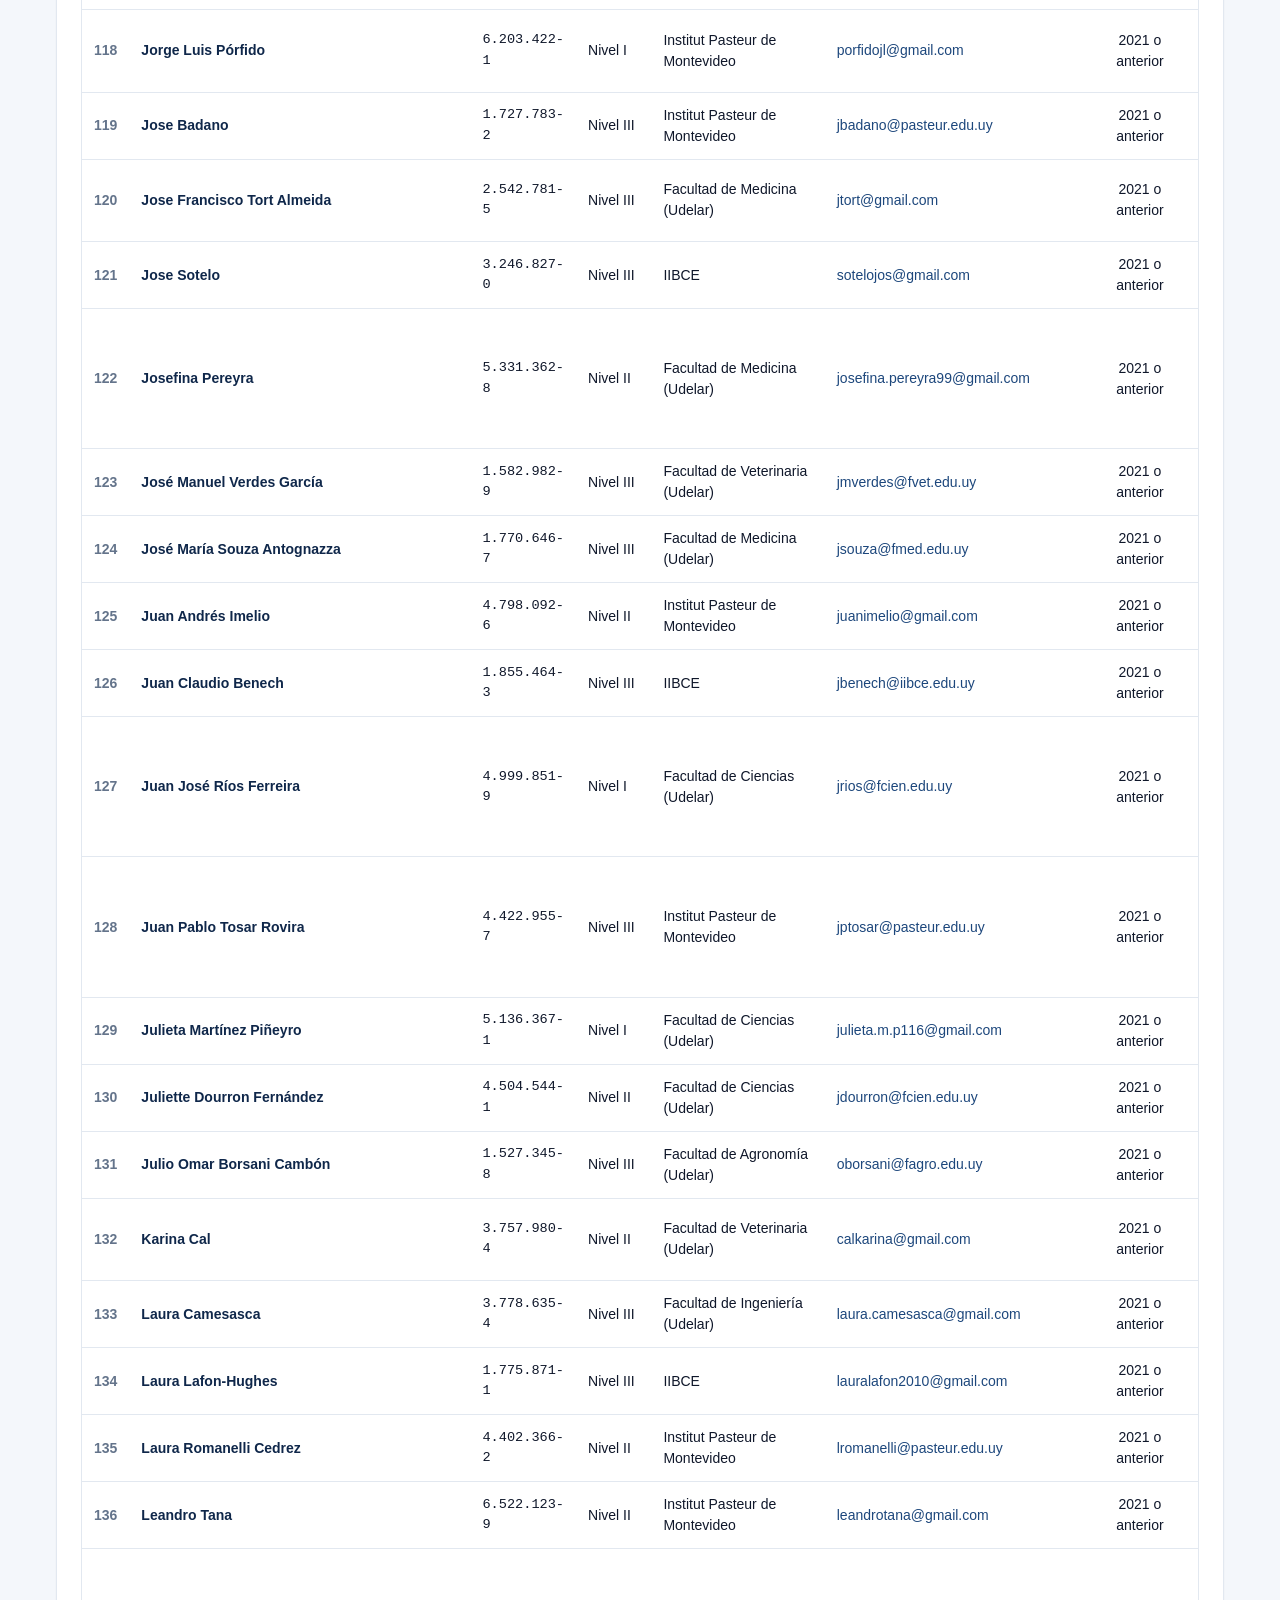
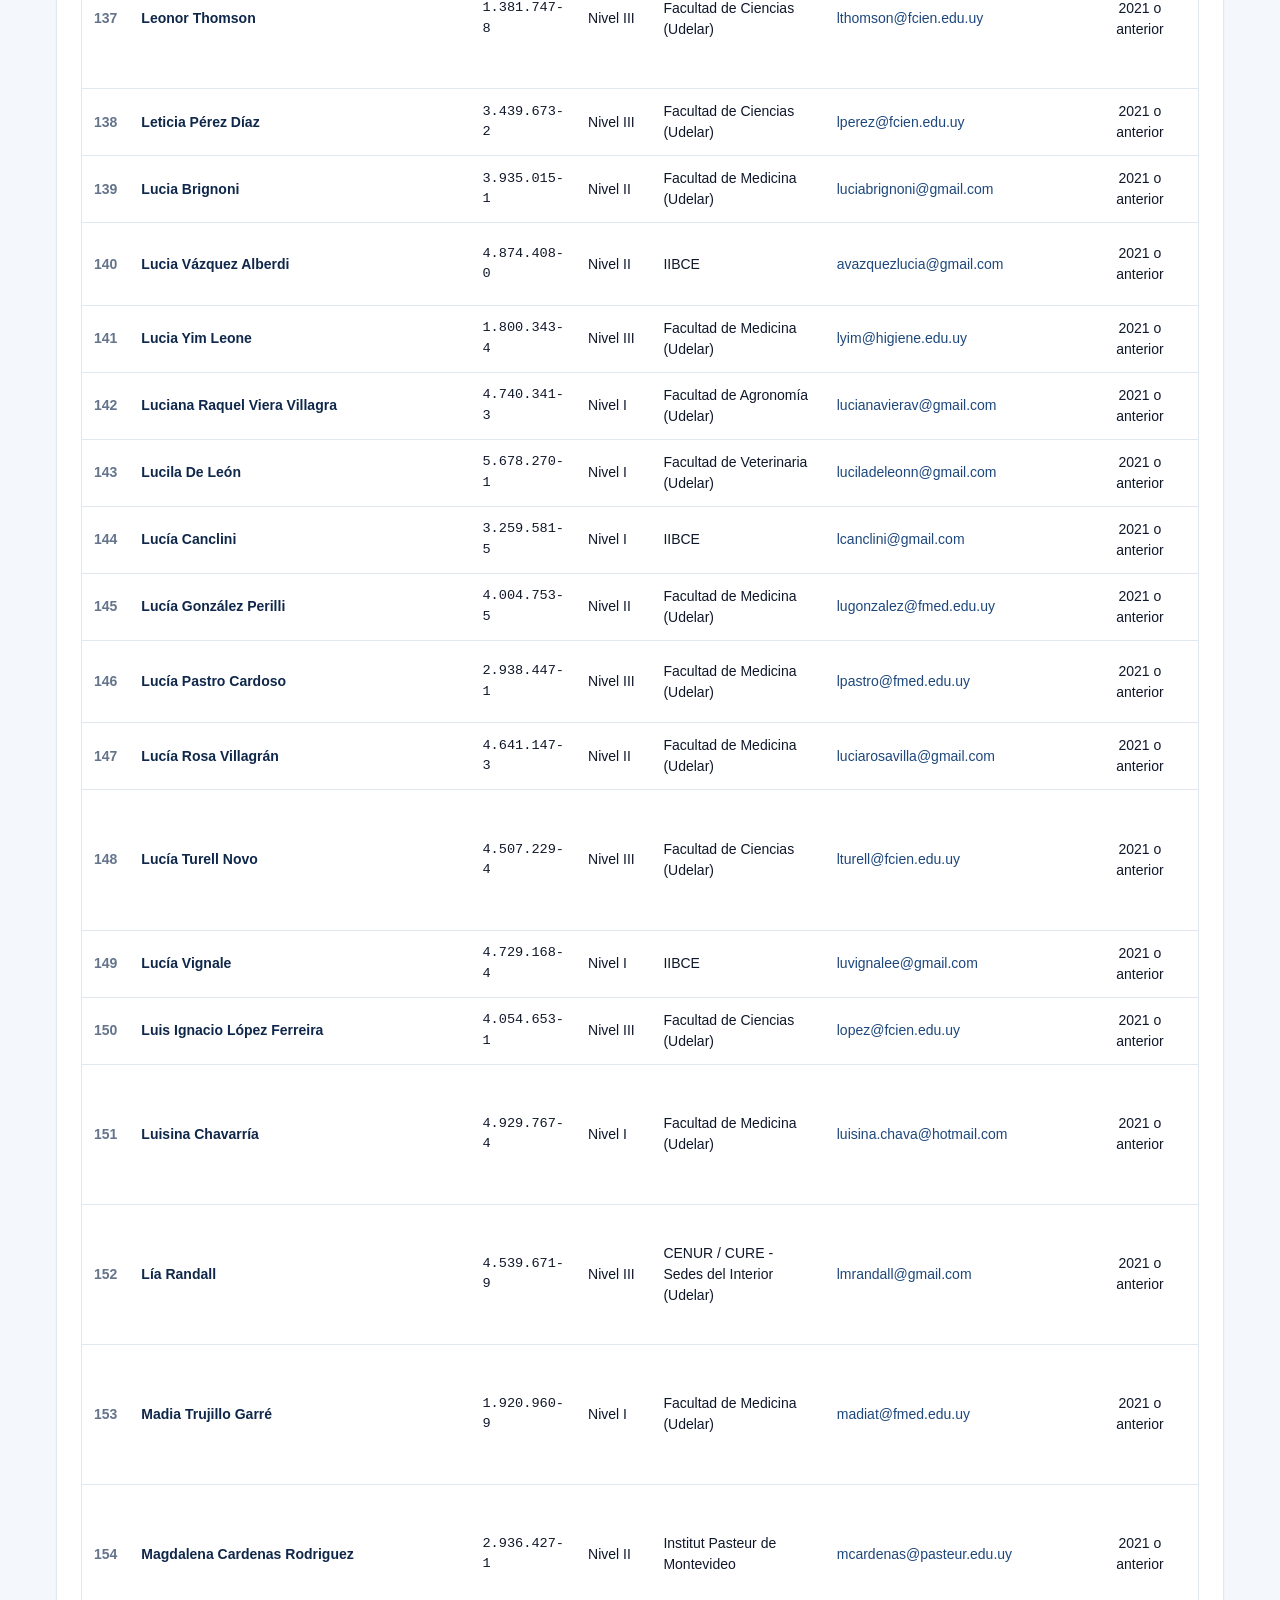
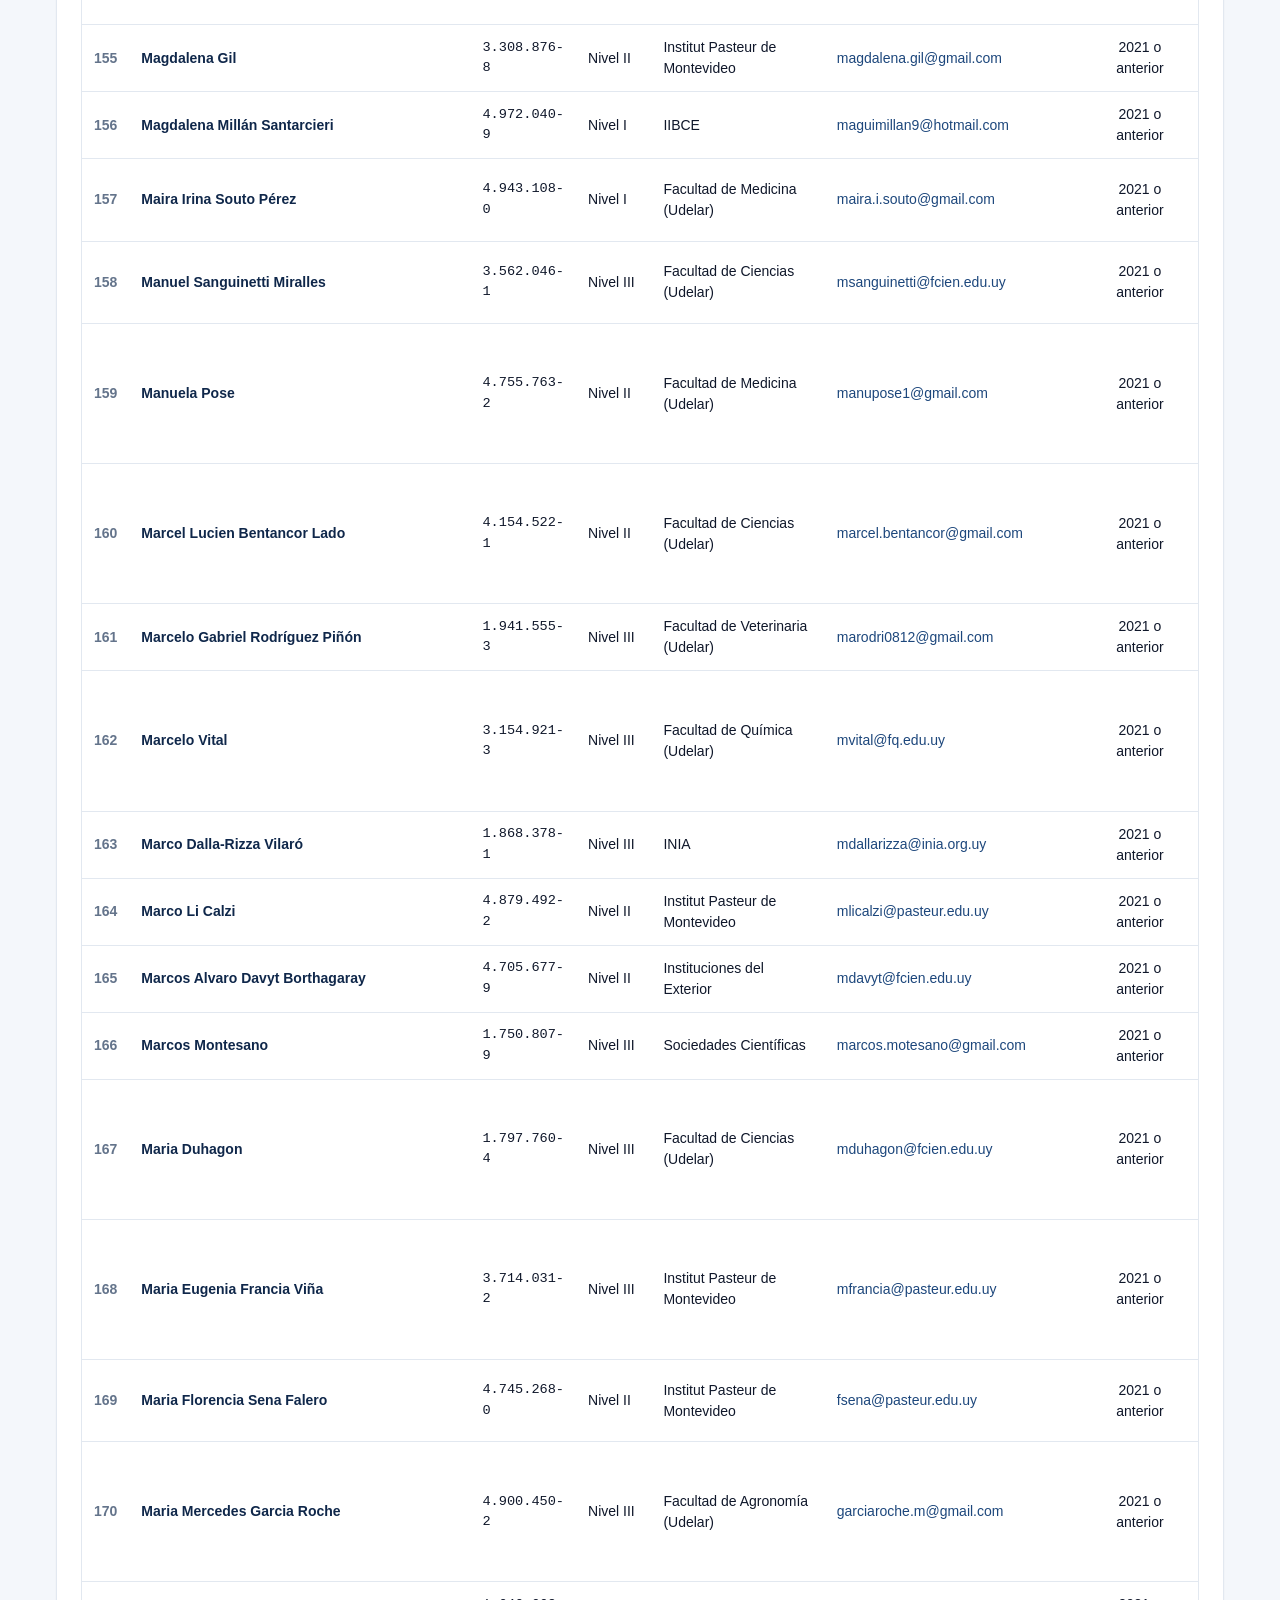
==== commit 82931f28: "Desvincular enlaces cruzados entre index.html y seccionales.html para acceso exclusivo por enlace di" ====
--- a/seccionales.html
+++ b/seccionales.html
@@ -104,17 +104,16 @@
   <!-- Header Institucional -->
   <header class="site-header">
     <div class="header-container">
-      <a href="index.html" class="brand-wrapper">
+      <a href="seccionales.html" class="brand-wrapper">
         <div class="sub-logo-badge">SUB</div>
         <div class="brand-text">
           <h1>SOCIEDAD URUGUAYA DE BIOCIENCIAS</h1>
           <p>Portal de Consultas</p>
         </div>
       </a>
-      <nav class="header-nav">
-        <a href="index.html" class="nav-link">🔍 Consulta Individual</a>
-        <a href="seccionales.html" class="nav-link active">🔬 Directorio Seccionales</a>
-      </nav>
+      <div style="background: rgba(255, 255, 255, 0.15); padding: 0.4rem 0.8rem; border-radius: 8px; font-size: 0.8rem; font-weight: 600; color: #FFFFFF;">
+        🔒 Acceso Interno Seccionales
+      </div>
     </div>
   </header>
 
@@ -259,11 +258,6 @@
     <div style="margin-top: 0.6rem; font-size: 0.825rem; color: rgba(255, 255, 255, 0.85);">
       Sitio web desarrollado por <strong>Santiago Rostán</strong> • Consultas sobre la web: <a href="mailto:srostan@fq.edu.uy" style="color: #93C5FD; text-decoration: underline;">srostan@fq.edu.uy</a>
     </div>
-    <div class="footer-links">
-      <a href="index.html">Consulta Individual de Socios</a>
-      <span>•</span>
-      <a href="seccionales.html">Directorio de Seccionales Científicas</a>
-    </div>
   </footer>
 
   <!-- Carga del dataset de seccionales -->
